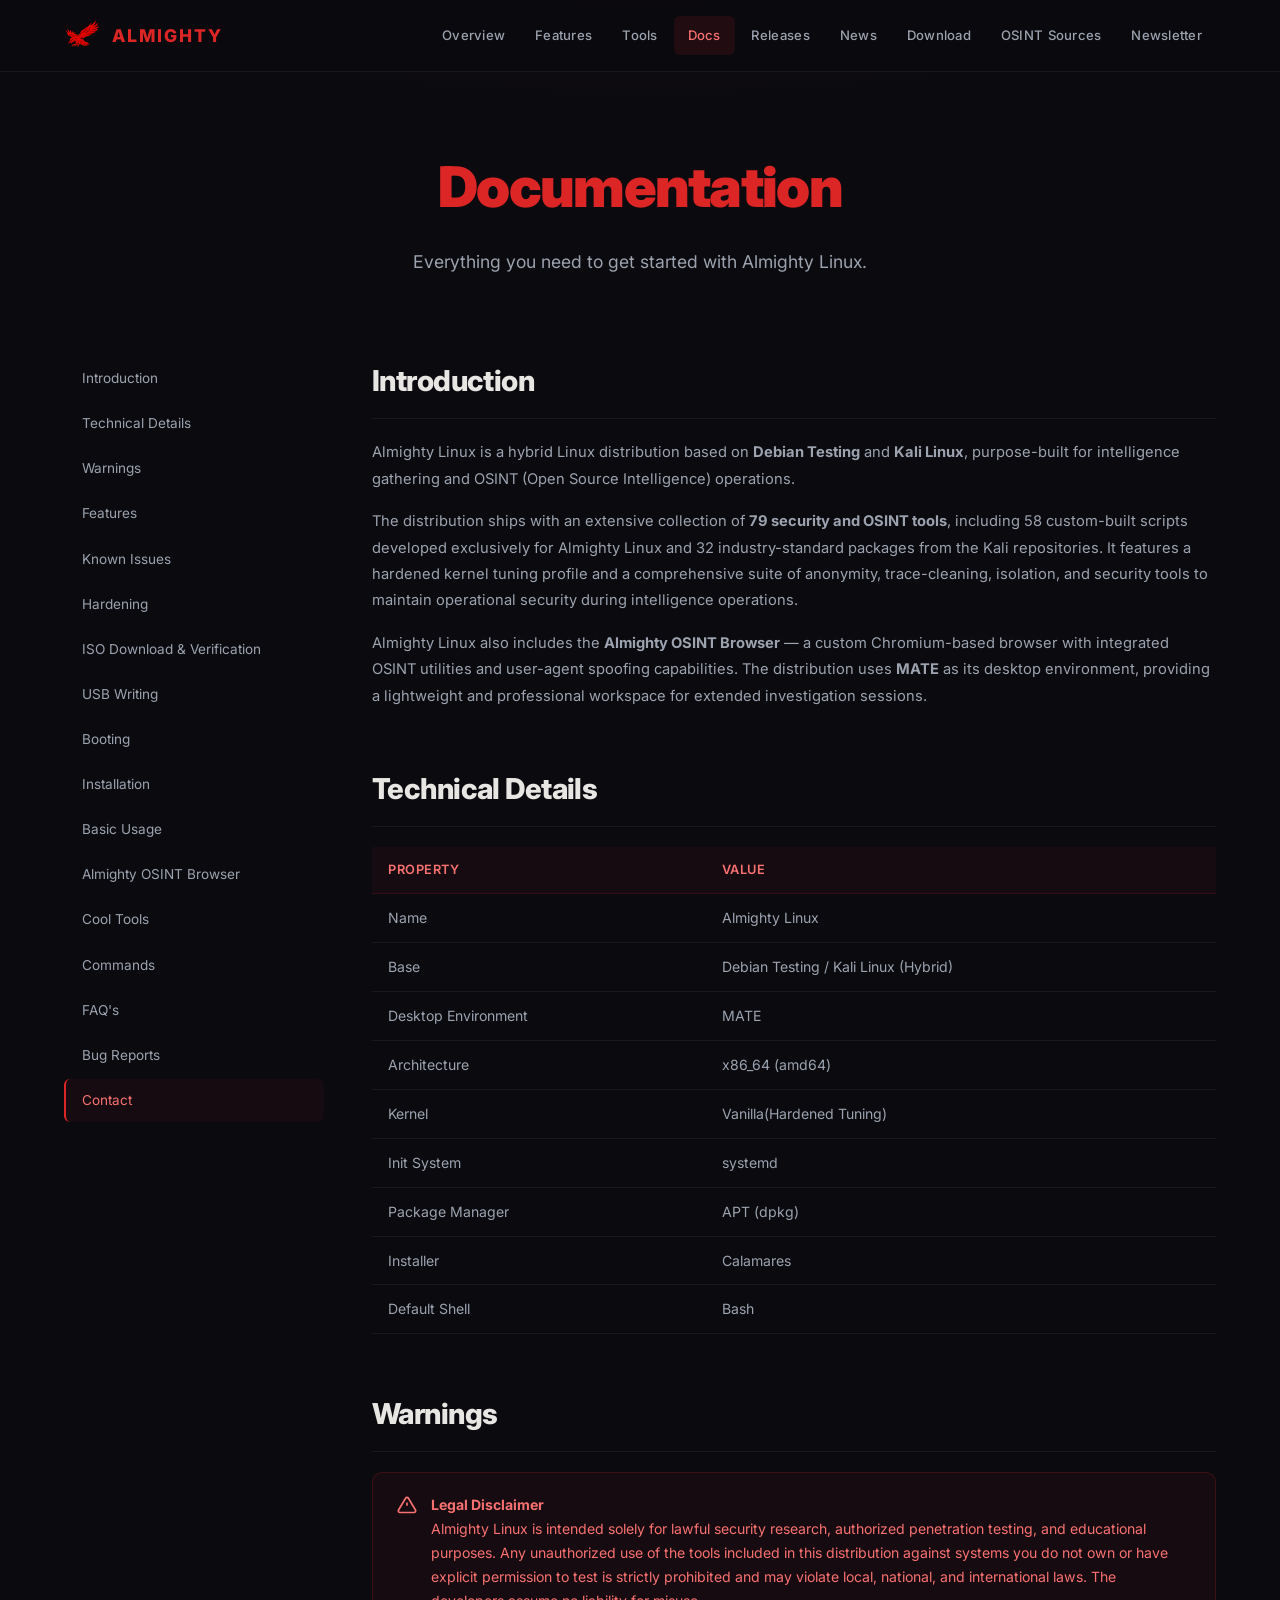
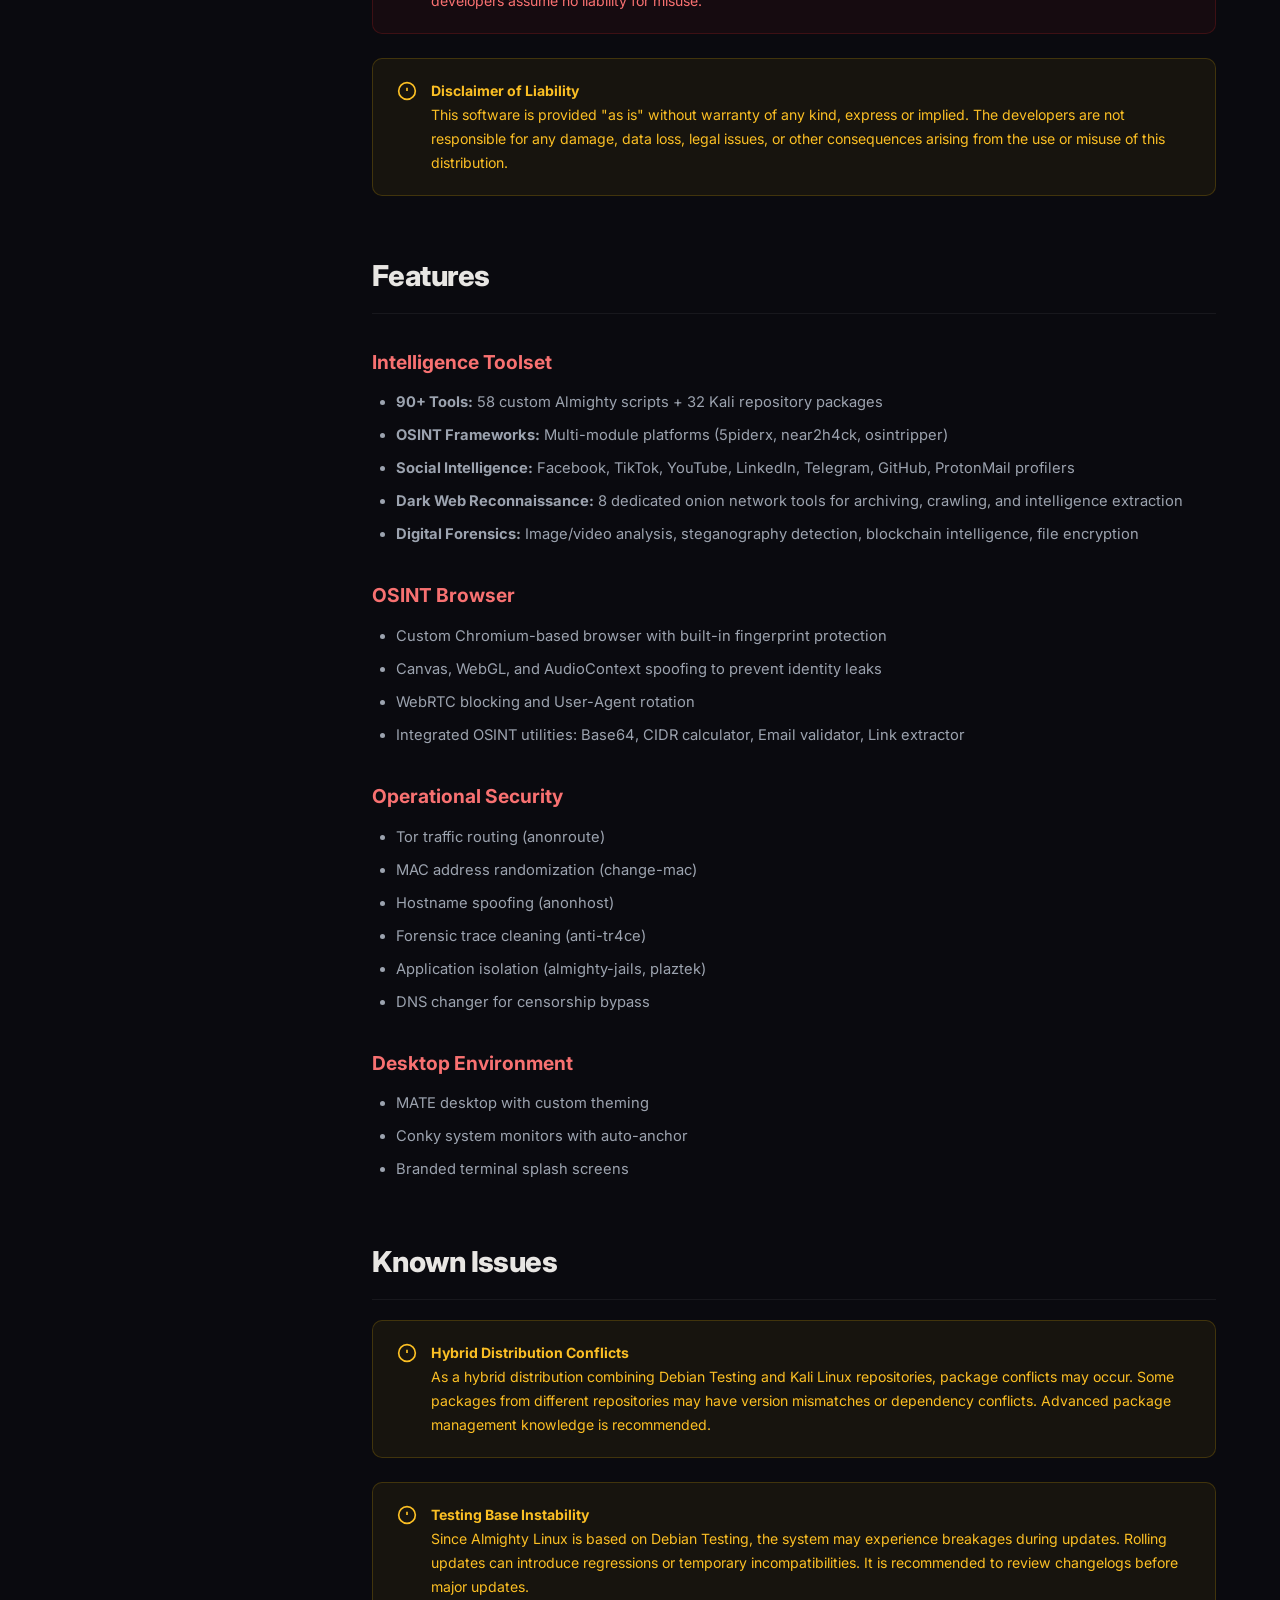
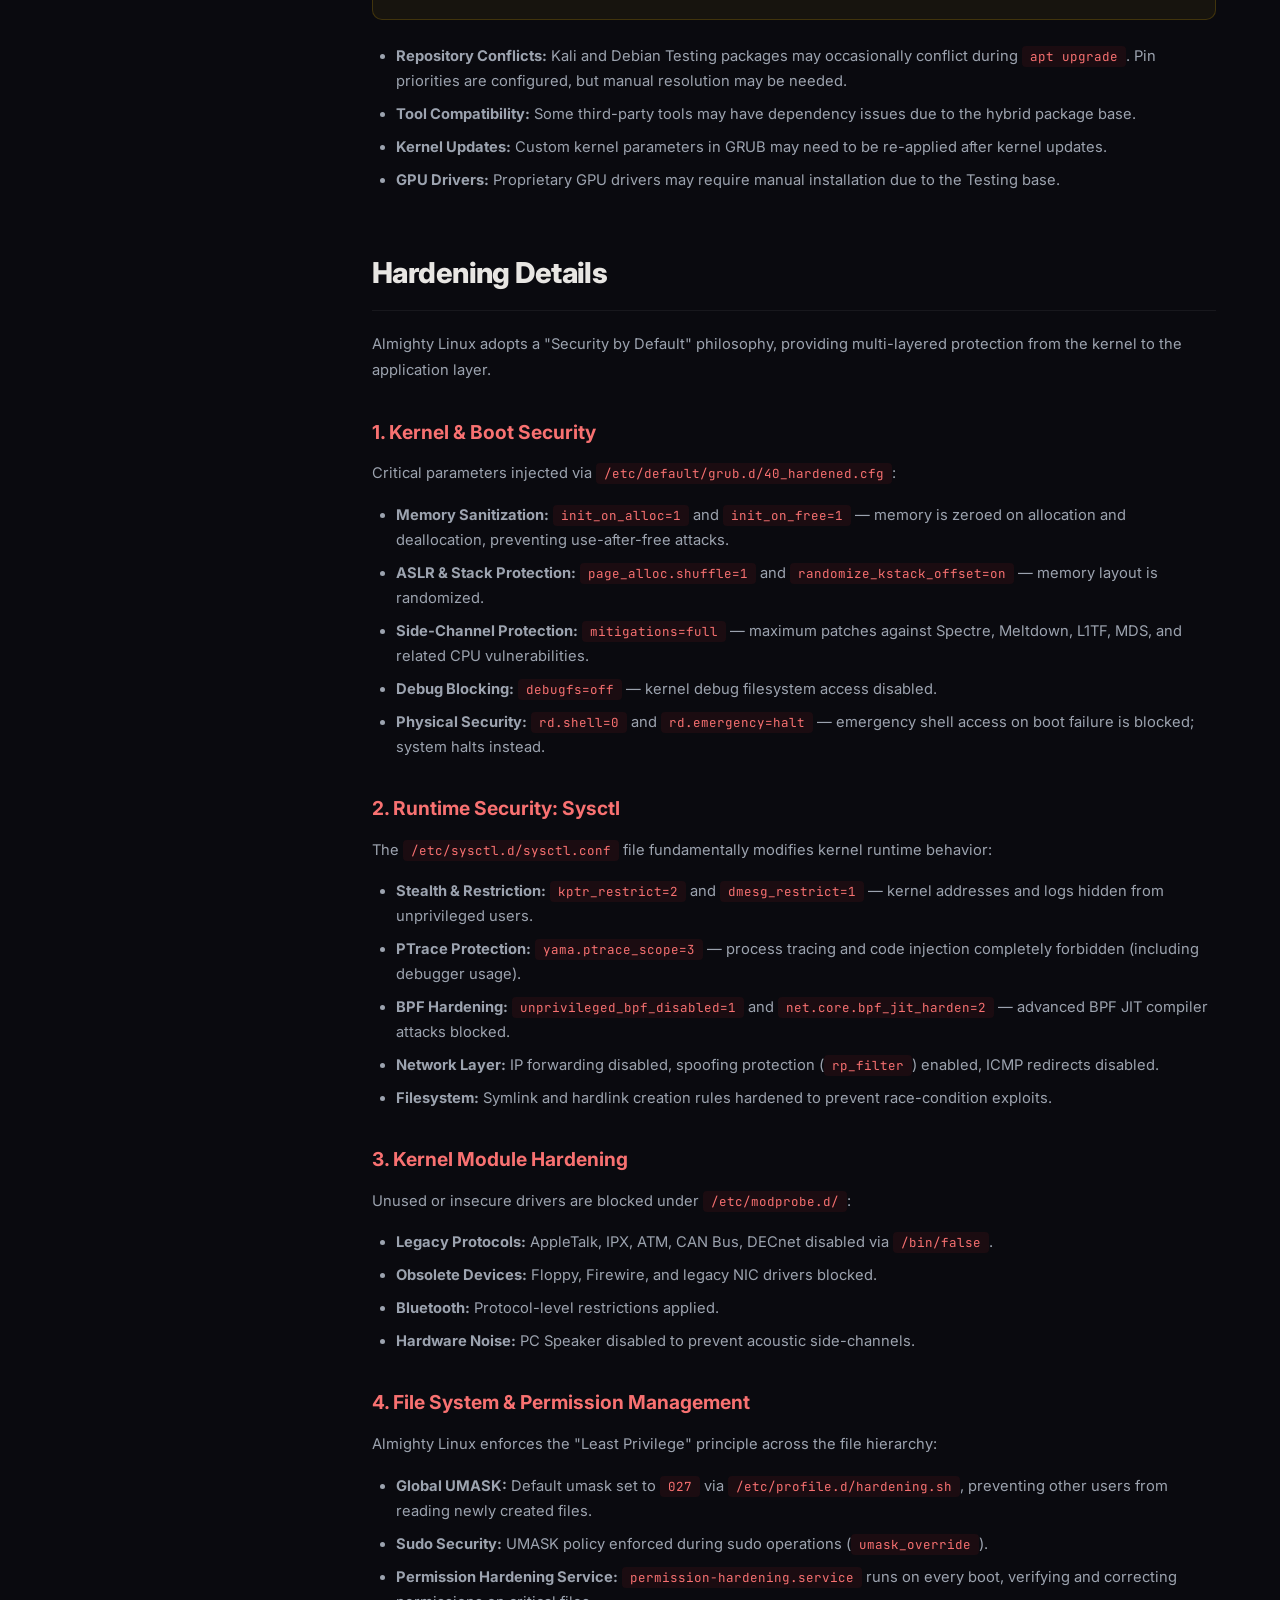
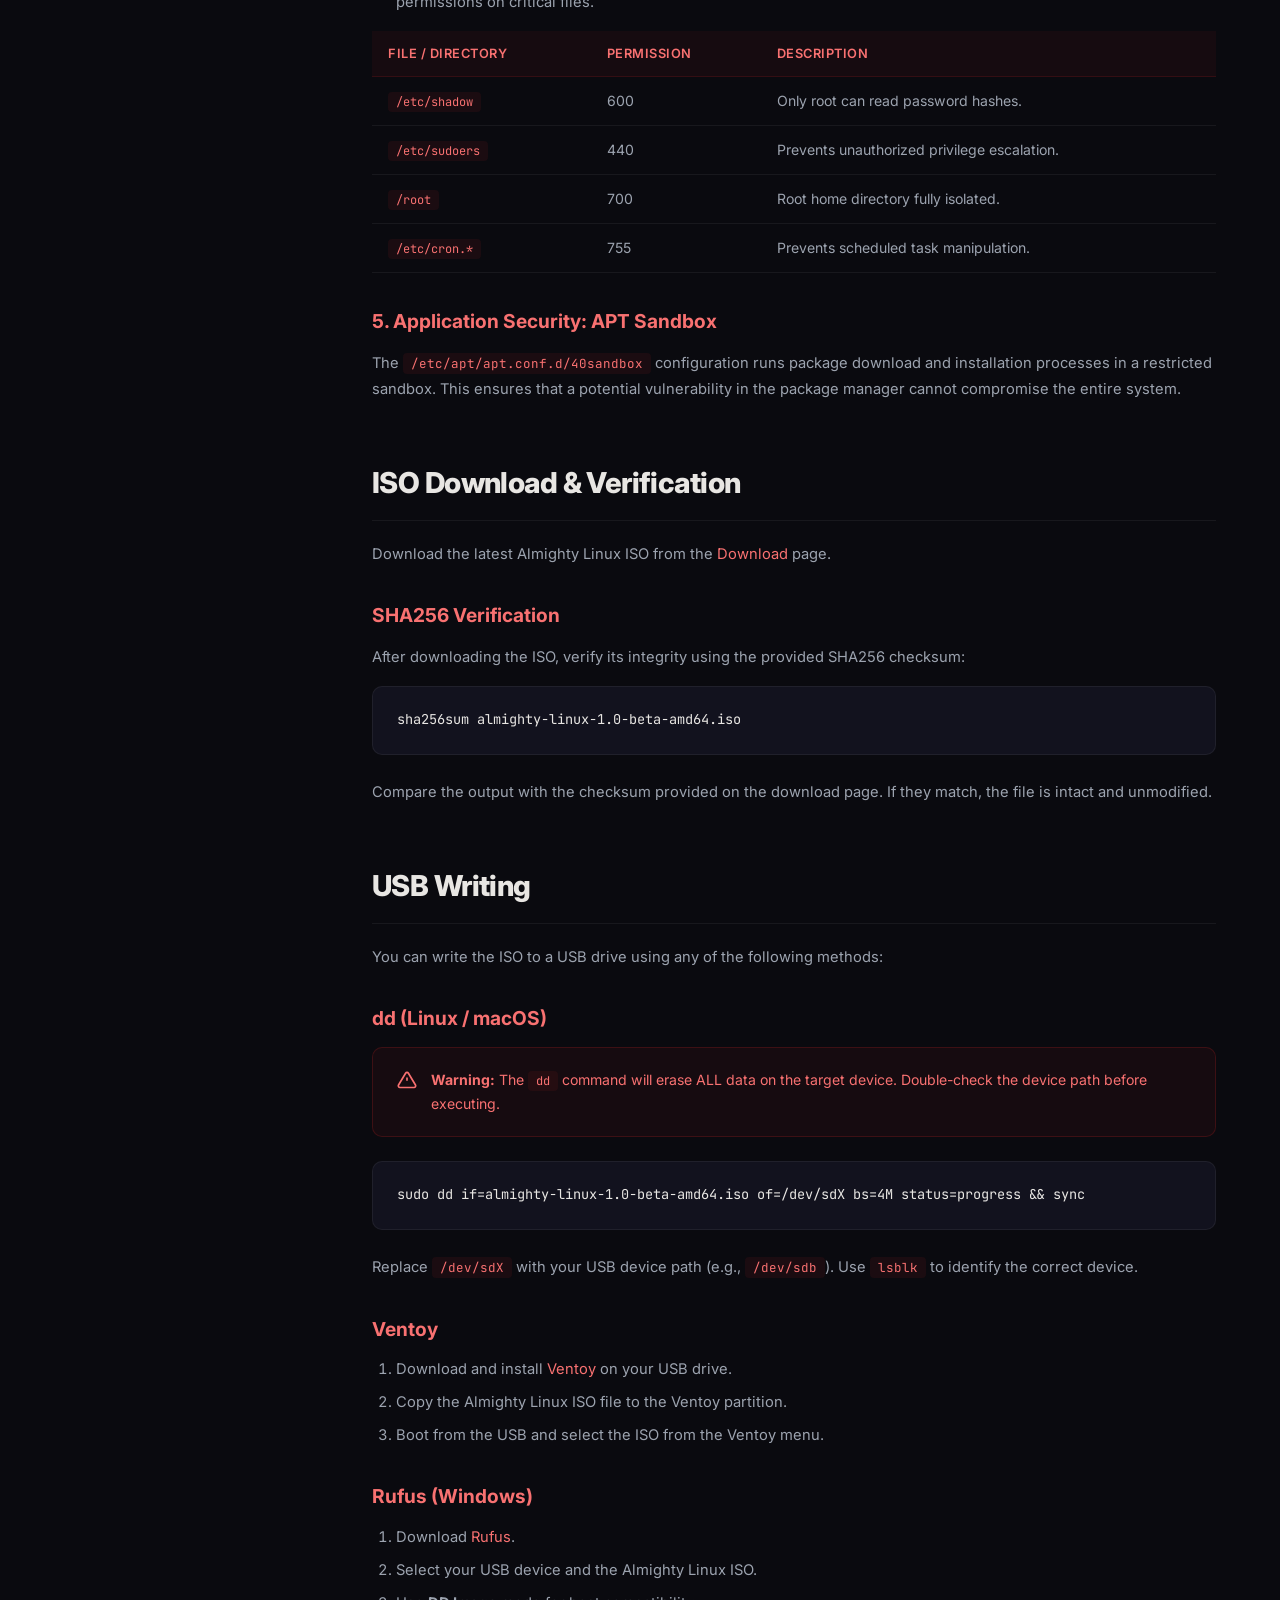
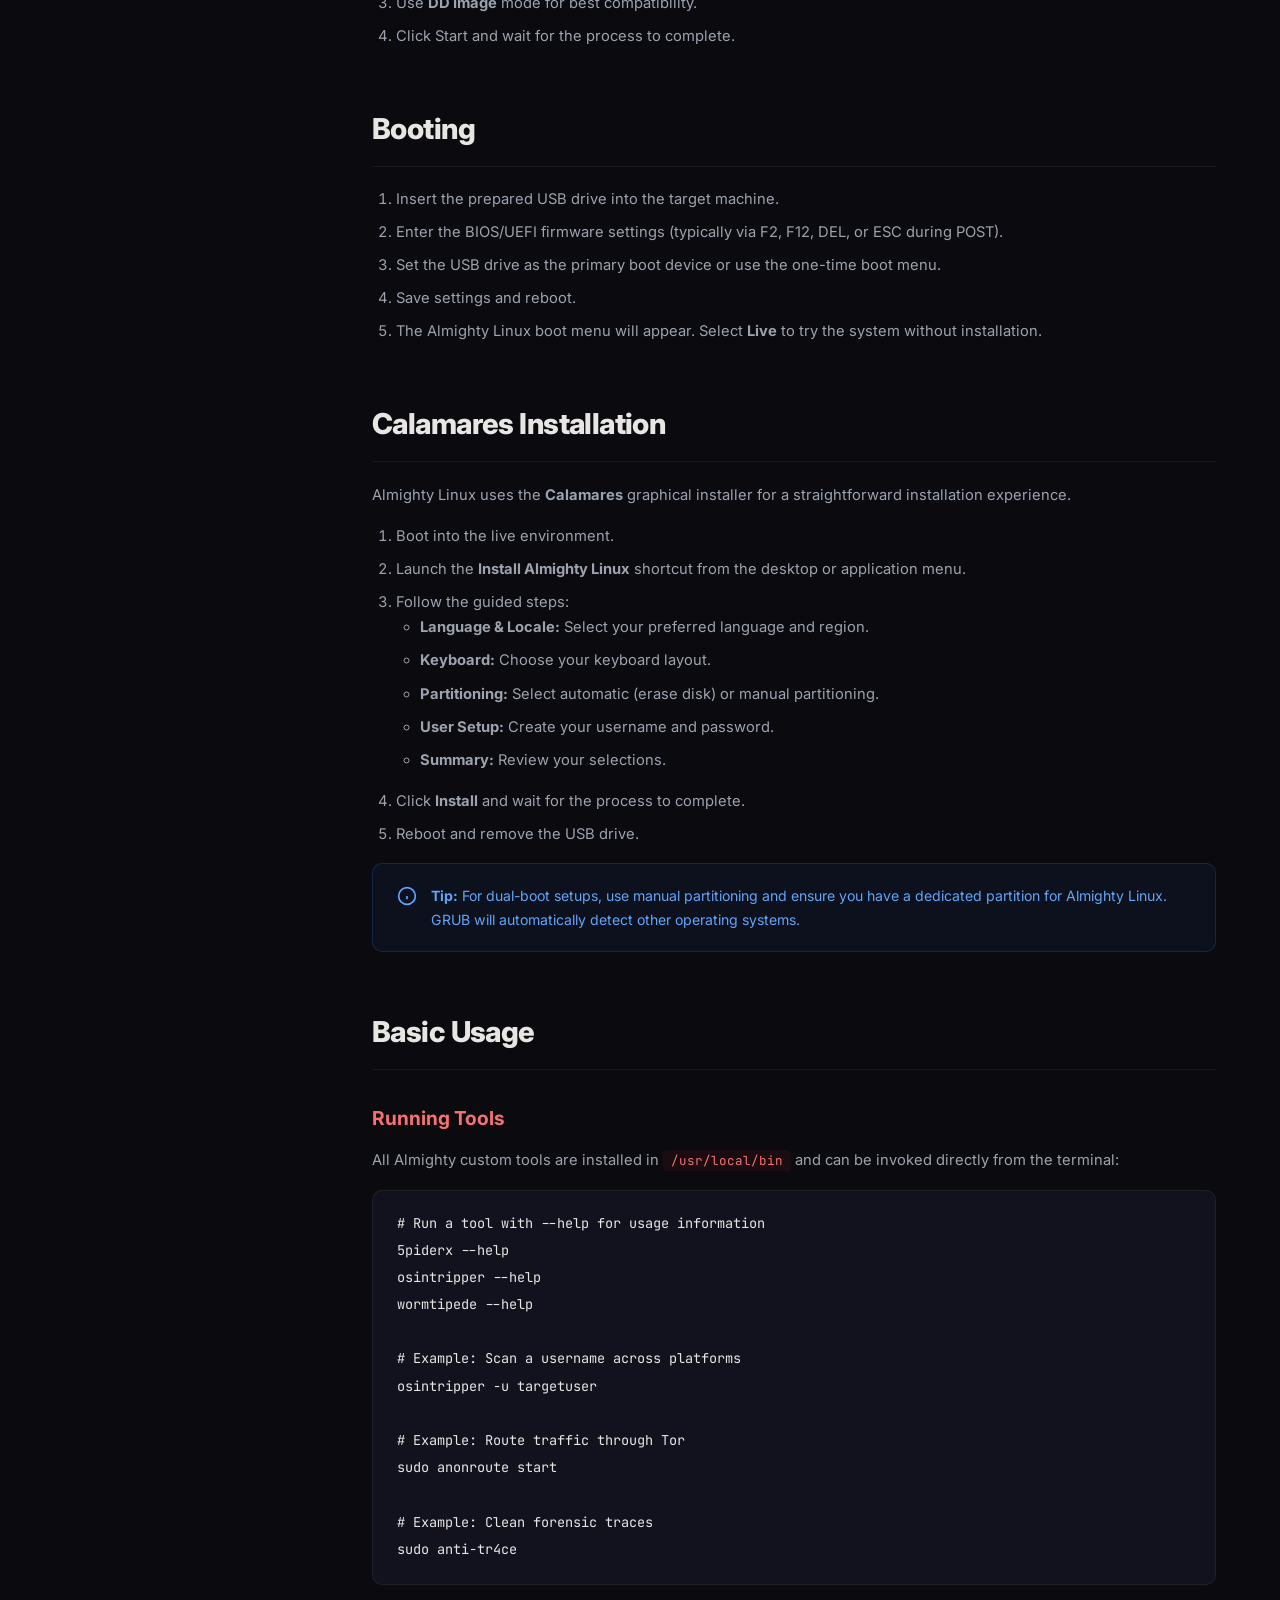
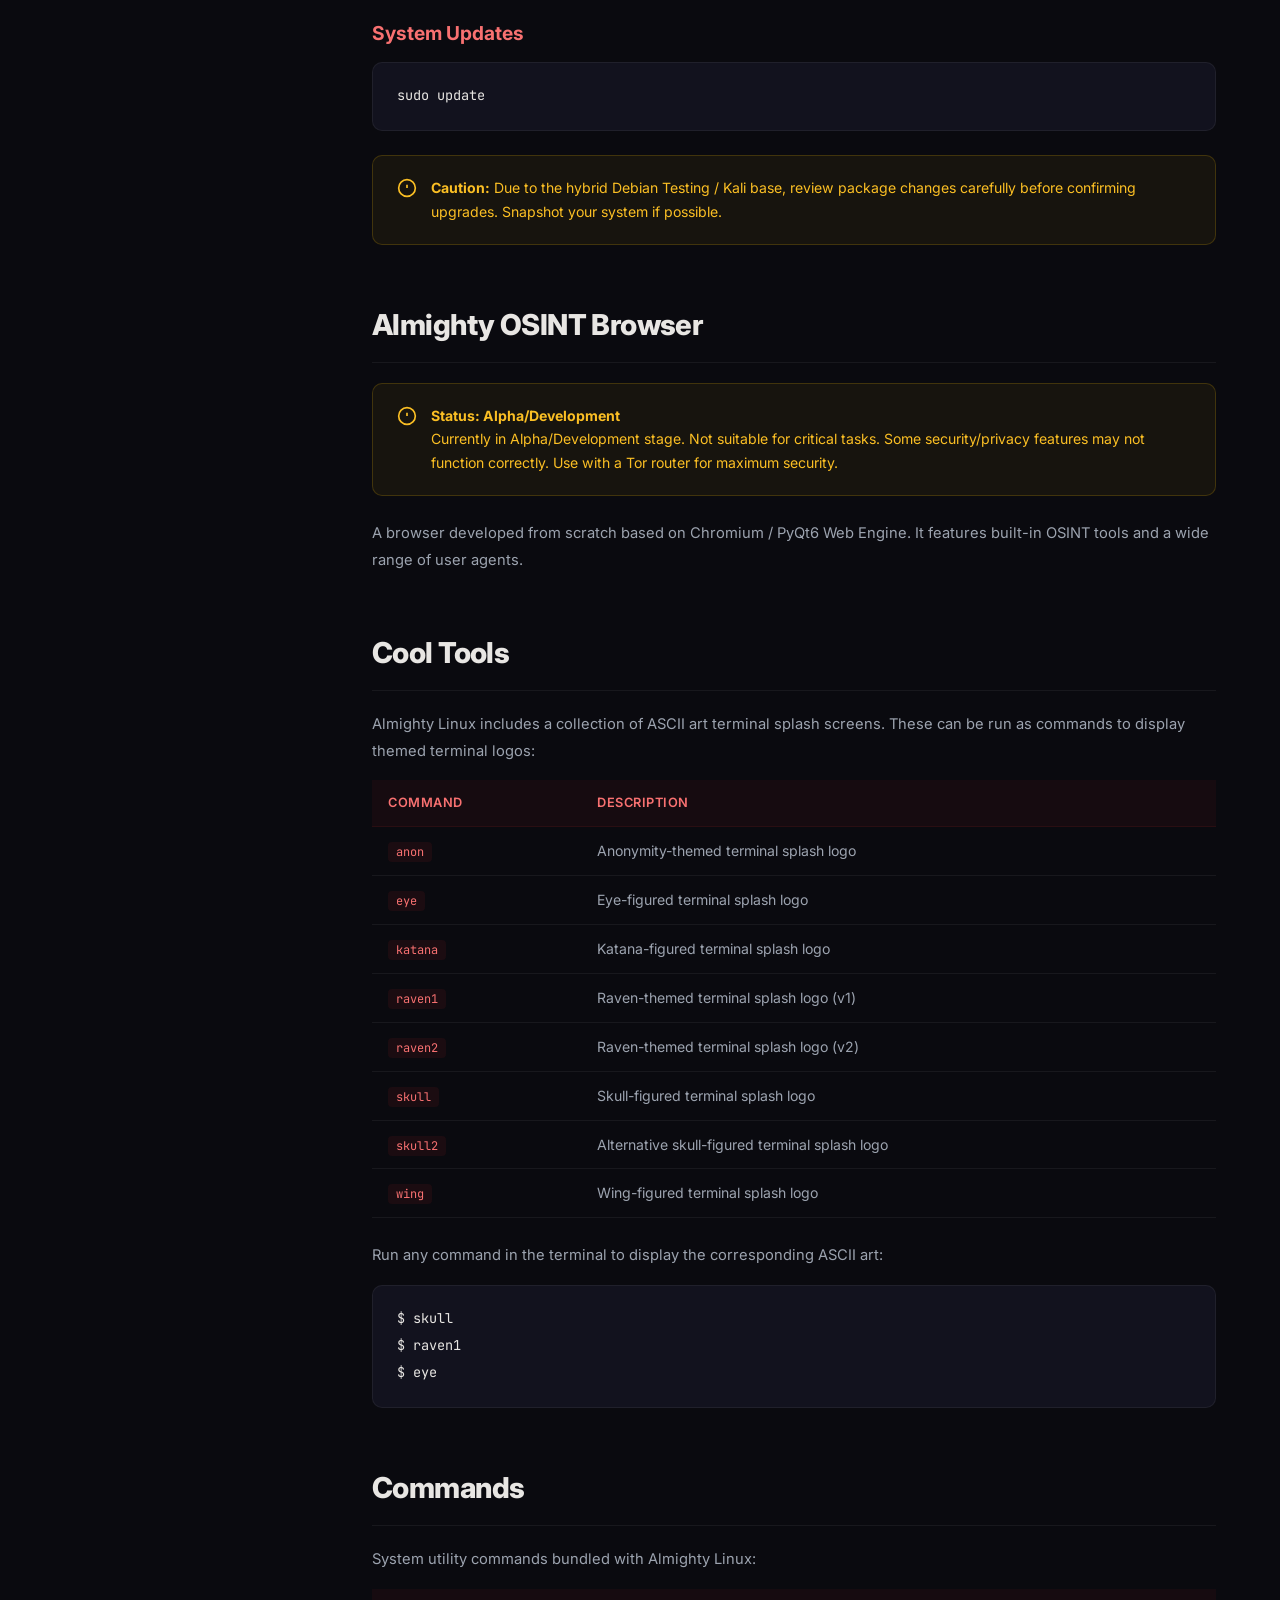
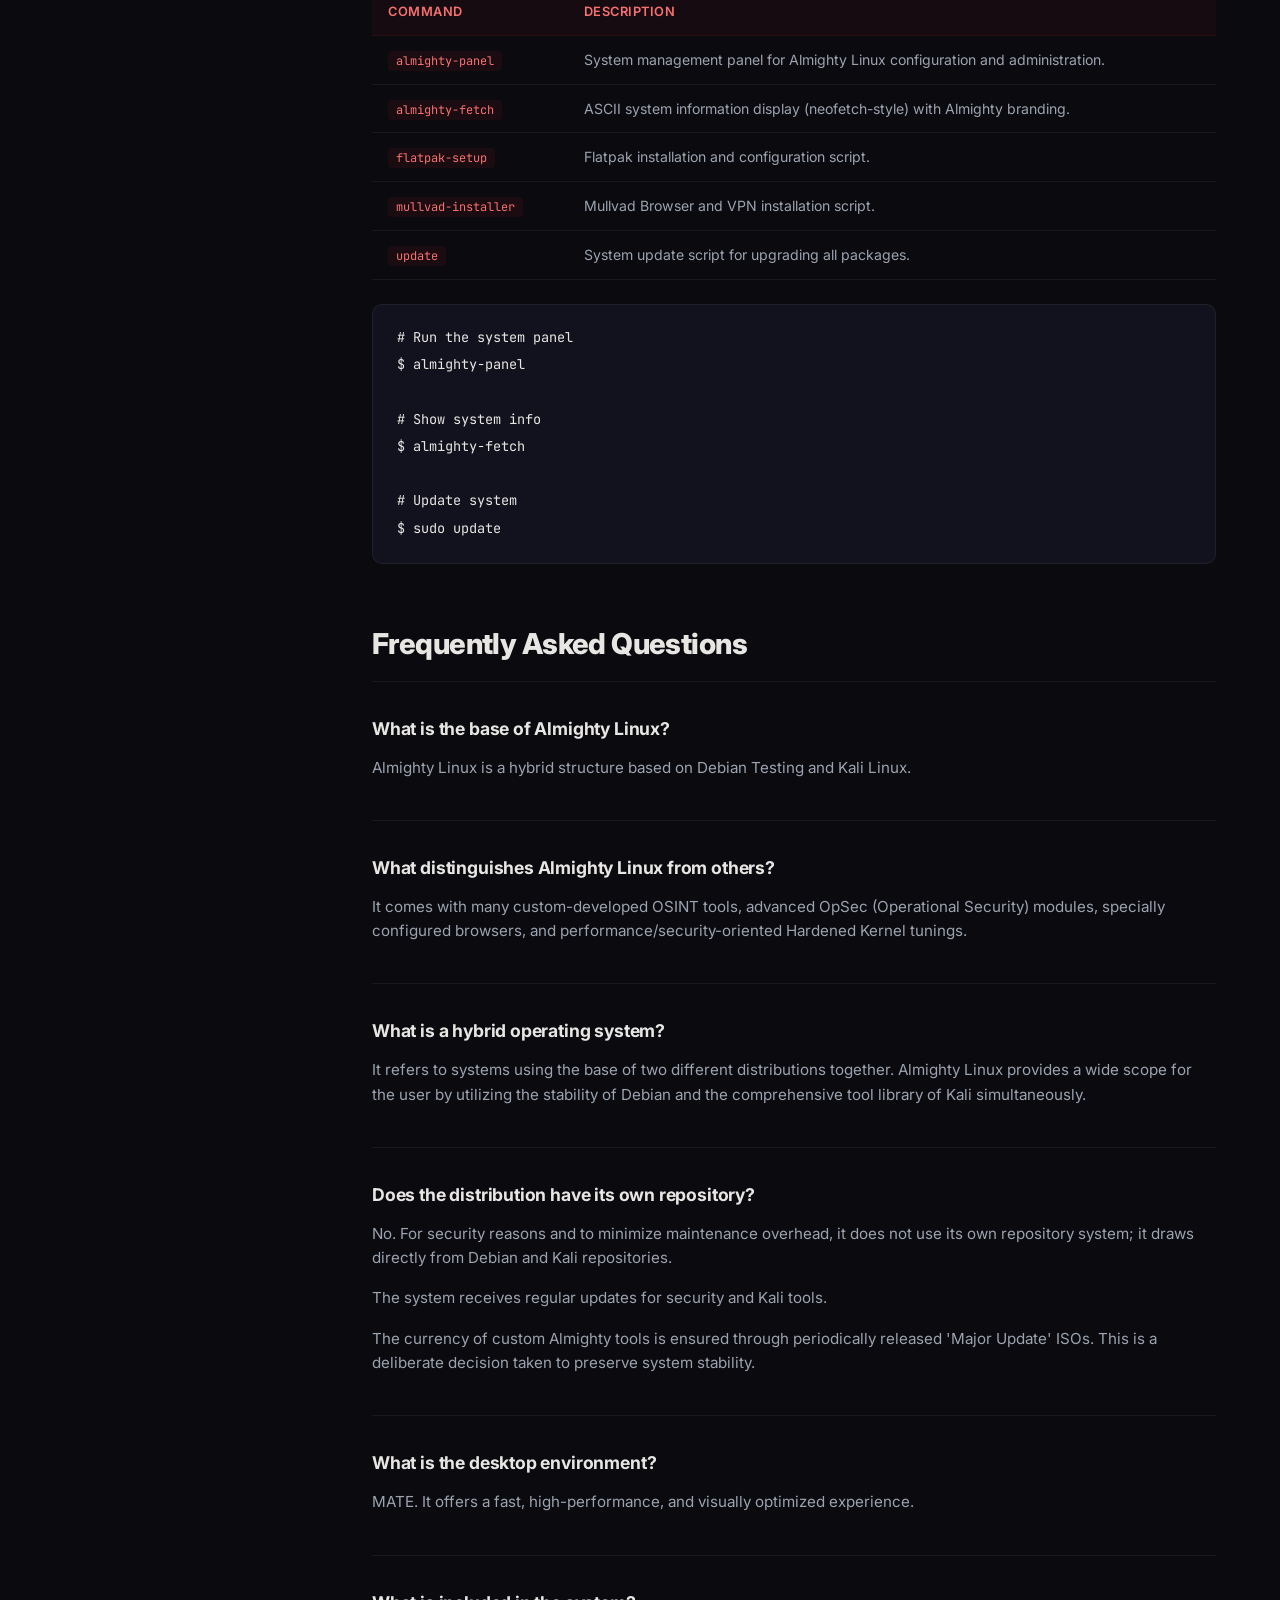
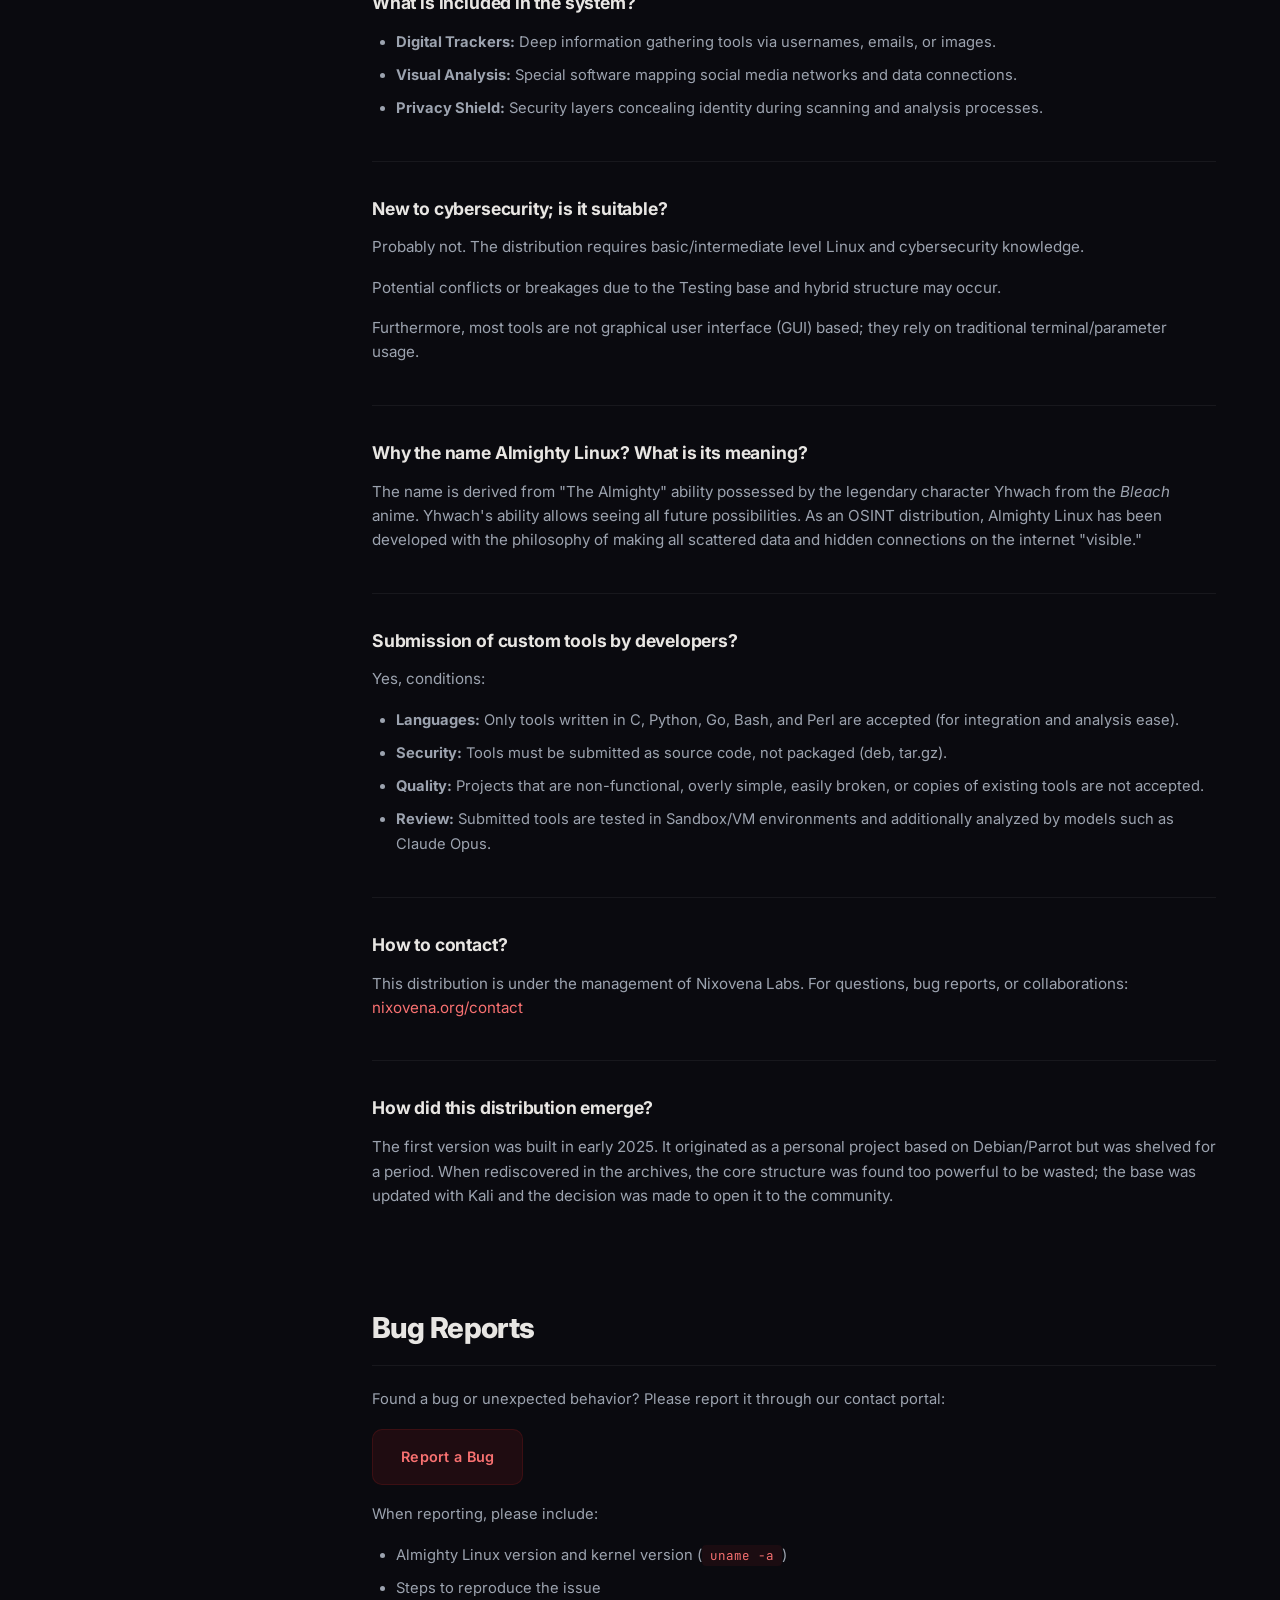
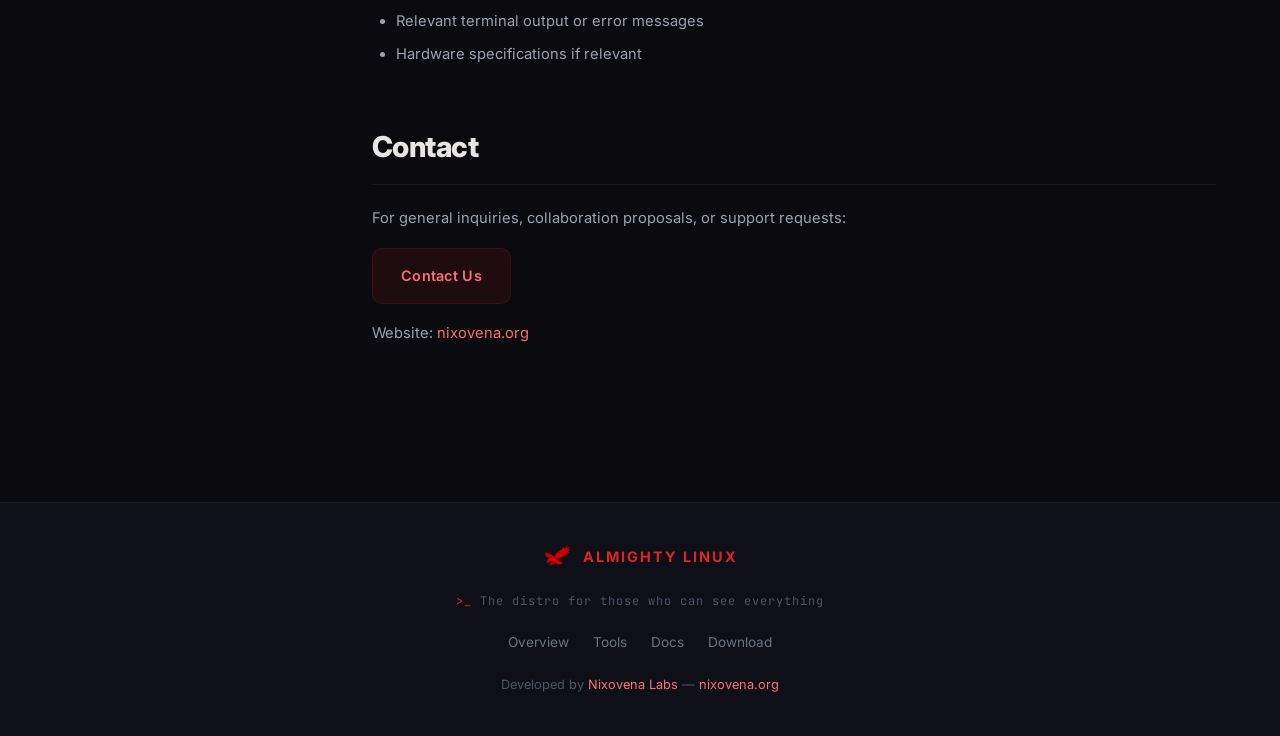
==== docs.html @ b2ae12c8 "update" ====
<!DOCTYPE html>
<html lang="en">

<head>
    <meta charset="UTF-8">
    <meta name="viewport" content="width=device-width, initial-scale=1.0">
    <meta name="description"
        content="Almighty Linux Documentation — Installation, configuration, hardening details, and usage guide.">
    <title>Documentation — Almighty Linux</title>
    <link rel="icon" href="Assets/logo.png" type="image/png">
    <link
        href="https://fonts.googleapis.com/css2?family=Inter:wght@300;400;500;600;700;800;900&family=JetBrains+Mono:wght@400;500;700&display=swap"
        rel="stylesheet">
    <link rel="stylesheet" href="style.css">
</head>

<body>


    <nav class="navbar" id="navbar">
        <div class="nav-container">
            <a href="index.html" class="nav-logo">
                <img src="Assets/logo.png" alt="Almighty Linux">
                <span>ALMIGHTY</span>
            </a>
            <button class="nav-toggle" id="navToggle" aria-label="Toggle navigation">
                <span></span><span></span><span></span>
            </button>
            <ul class="nav-links" id="navLinks">
                <li><a href="index.html">Overview</a></li>
                <li><a href="index.html#features">Features</a></li>
                <li><a href="tools.html">Tools</a></li>
                <li><a href="docs.html" class="active">Docs</a></li>
                <li><a href="releases.html">Releases</a></li>
                <li><a href="news.html">News</a></li>
                <li><a href="download.html">Download</a></li>
                <li><a href="osint-sources.html">OSINT Sources</a></li>
                <li><a href="newsletter.html">Newsletter</a></li>
            </ul>
        </div>
    </nav>

    <section class="page-hero">
        <h1><span class="text-red">Documentation</span></h1>
        <p>Everything you need to get started with Almighty Linux.</p>
    </section>

    <section class="section" style="padding-top: 20px;">
        <div class="container">
            <div class="docs-layout">

                <!-- Sidebar -->
                <aside class="docs-sidebar">
                    <ul class="docs-nav">
                        <li><a href="#introduction" class="active">Introduction</a></li>
                        <li><a href="#technical-details">Technical Details</a></li>
                        <li><a href="#warnings">Warnings</a></li>
                        <li><a href="#features">Features</a></li>
                        <li><a href="#known-issues">Known Issues</a></li>
                        <li><a href="#hardening">Hardening</a></li>
                        <li><a href="#download-verify">ISO Download & Verification</a></li>
                        <li><a href="#usb-writing">USB Writing</a></li>
                        <li><a href="#booting">Booting</a></li>
                        <li><a href="#installation">Installation</a></li>
                        <li><a href="#basic-usage">Basic Usage</a></li>
                        <li><a href="#almighty-browser">Almighty OSINT Browser</a></li>
                        <li><a href="#cool-tools">Cool Tools</a></li>
                        <li><a href="#commands">Commands</a></li>
                        <li><a href="#faq">FAQ's</a></li>
                        <li><a href="#bug-reports">Bug Reports</a></li>
                        <li><a href="#contact">Contact</a></li>
                    </ul>
                </aside>

                <!-- Content -->
                <div class="docs-content">

                    <!-- Introduction -->
                    <div class="docs-section" id="introduction">
                        <h2>Introduction</h2>
                        <p>Almighty Linux is a hybrid Linux distribution based on <strong>Debian Testing</strong> and
                            <strong>Kali Linux</strong>, purpose-built for intelligence gathering and OSINT (Open Source
                            Intelligence) operations.
                        </p>
                        <p>The distribution ships with an extensive collection of <strong>79 security and OSINT
                                tools</strong>, including 58 custom-built scripts developed exclusively for Almighty
                            Linux and 32 industry-standard packages from the Kali repositories. It features a hardened
                            kernel tuning profile and a comprehensive suite of anonymity, trace-cleaning, isolation, and
                            security tools to maintain operational security during intelligence operations.</p>
                        <p>Almighty Linux also includes the <strong>Almighty OSINT Browser</strong> — a custom
                            Chromium-based browser with integrated OSINT utilities and user-agent spoofing capabilities.
                            The distribution uses <strong>MATE</strong> as its desktop environment, providing a
                            lightweight and professional workspace for extended investigation sessions.</p>
                    </div>

                    <!-- Technical Details -->
                    <div class="docs-section" id="technical-details">
                        <h2>Technical Details</h2>
                        <table class="docs-table">
                            <thead>
                                <tr>
                                    <th>Property</th>
                                    <th>Value</th>
                                </tr>
                            </thead>
                            <tbody>
                                <tr>
                                    <td>Name</td>
                                    <td>Almighty Linux</td>
                                </tr>
                                <tr>
                                    <td>Base</td>
                                    <td>Debian Testing / Kali Linux (Hybrid)</td>
                                </tr>
                                <tr>
                                    <td>Desktop Environment</td>
                                    <td>MATE</td>
                                </tr>
                                <tr>
                                    <td>Architecture</td>
                                    <td>x86_64 (amd64)</td>
                                </tr>
                                <tr>
                                    <td>Kernel</td>
                                    <td>Vanilla(Hardened Tuning)</td>
                                </tr>
                                <tr>
                                    <td>Init System</td>
                                    <td>systemd</td>
                                </tr>
                                <tr>
                                    <td>Package Manager</td>
                                    <td>APT (dpkg)</td>
                                </tr>
                                <tr>
                                    <td>Installer</td>
                                    <td>Calamares</td>
                                </tr>
                                <tr>
                                    <td>Default Shell</td>
                                    <td>Bash</td>
                                </tr>
                            </tbody>
                        </table>
                    </div>

                    <!-- Warnings -->
                    <div class="docs-section" id="warnings">
                        <h2>Warnings</h2>

                        <div class="info-box danger">
                            <svg width="20" height="20" viewBox="0 0 24 24" fill="none" stroke="currentColor"
                                stroke-width="2">
                                <path
                                    d="M10.29 3.86L1.82 18a2 2 0 0 0 1.71 3h16.94a2 2 0 0 0 1.71-3L13.71 3.86a2 2 0 0 0-3.42 0z" />
                                <line x1="12" y1="9" x2="12" y2="13" />
                                <line x1="12" y1="17" x2="12.01" y2="17" />
                            </svg>
                            <div>
                                <strong>Legal Disclaimer</strong><br>
                                Almighty Linux is intended solely for lawful security research, authorized penetration
                                testing, and educational purposes. Any unauthorized use of the tools included in this
                                distribution against systems you do not own or have explicit permission to test is
                                strictly prohibited and may violate local, national, and international laws. The
                                developers assume no liability for misuse.
                            </div>
                        </div>

                        <div class="info-box warning">
                            <svg width="20" height="20" viewBox="0 0 24 24" fill="none" stroke="currentColor"
                                stroke-width="2">
                                <circle cx="12" cy="12" r="10" />
                                <line x1="12" y1="8" x2="12" y2="12" />
                                <line x1="12" y1="16" x2="12.01" y2="16" />
                            </svg>
                            <div>
                                <strong>Disclaimer of Liability</strong><br>
                                This software is provided "as is" without warranty of any kind, express or implied. The
                                developers are not responsible for any damage, data loss, legal issues, or other
                                consequences arising from the use or misuse of this distribution.
                            </div>
                        </div>
                    </div>

                    <!-- Features -->
                    <div class="docs-section" id="features">
                        <h2>Features</h2>
                        <h3>Intelligence Toolset</h3>
                        <ul>
                            <li><strong>90+ Tools:</strong> 58 custom Almighty scripts + 32 Kali repository packages
                            </li>
                            <li><strong>OSINT Frameworks:</strong> Multi-module platforms (5piderx, near2h4ck,
                                osintripper)</li>
                            <li><strong>Social Intelligence:</strong> Facebook, TikTok, YouTube, LinkedIn, Telegram,
                                GitHub, ProtonMail profilers</li>
                            <li><strong>Dark Web Reconnaissance:</strong> 8 dedicated onion network tools for archiving,
                                crawling, and intelligence extraction</li>
                            <li><strong>Digital Forensics:</strong> Image/video analysis, steganography detection,
                                blockchain intelligence, file encryption</li>
                        </ul>

                        <h3>OSINT Browser</h3>
                        <ul>
                            <li>Custom Chromium-based browser with built-in fingerprint protection</li>
                            <li>Canvas, WebGL, and AudioContext spoofing to prevent identity leaks</li>
                            <li>WebRTC blocking and User-Agent rotation</li>
                            <li>Integrated OSINT utilities: Base64, CIDR calculator, Email validator, Link extractor
                            </li>
                        </ul>

                        <h3>Operational Security</h3>
                        <ul>
                            <li>Tor traffic routing (anonroute)</li>
                            <li>MAC address randomization (change-mac)</li>
                            <li>Hostname spoofing (anonhost)</li>
                            <li>Forensic trace cleaning (anti-tr4ce)</li>
                            <li>Application isolation (almighty-jails, plaztek)</li>
                            <li>DNS changer for censorship bypass</li>
                        </ul>

                        <h3>Desktop Environment</h3>
                        <ul>
                            <li>MATE desktop with custom theming</li>
                            <li>Conky system monitors with auto-anchor</li>
                            <li>Branded terminal splash screens</li>
                        </ul>
                    </div>

                    <!-- Known Issues -->
                    <div class="docs-section" id="known-issues">
                        <h2>Known Issues</h2>

                        <div class="info-box warning">
                            <svg width="20" height="20" viewBox="0 0 24 24" fill="none" stroke="currentColor"
                                stroke-width="2">
                                <circle cx="12" cy="12" r="10" />
                                <line x1="12" y1="8" x2="12" y2="12" />
                                <line x1="12" y1="16" x2="12.01" y2="16" />
                            </svg>
                            <div>
                                <strong>Hybrid Distribution Conflicts</strong><br>
                                As a hybrid distribution combining Debian Testing and Kali Linux repositories, package
                                conflicts may occur. Some packages from different repositories may have version
                                mismatches or dependency conflicts. Advanced package management knowledge is
                                recommended.
                            </div>
                        </div>

                        <div class="info-box warning">
                            <svg width="20" height="20" viewBox="0 0 24 24" fill="none" stroke="currentColor"
                                stroke-width="2">
                                <circle cx="12" cy="12" r="10" />
                                <line x1="12" y1="8" x2="12" y2="12" />
                                <line x1="12" y1="16" x2="12.01" y2="16" />
                            </svg>
                            <div>
                                <strong>Testing Base Instability</strong><br>
                                Since Almighty Linux is based on Debian Testing, the system may experience breakages
                                during updates. Rolling updates can introduce regressions or temporary
                                incompatibilities. It is recommended to review changelogs before major updates.
                            </div>
                        </div>

                        <ul>
                            <li><strong>Repository Conflicts:</strong> Kali and Debian Testing packages may occasionally
                                conflict during <code>apt upgrade</code>. Pin priorities are configured, but manual
                                resolution may be needed.</li>
                            <li><strong>Tool Compatibility:</strong> Some third-party tools may have dependency issues
                                due to the hybrid package base.</li>
                            <li><strong>Kernel Updates:</strong> Custom kernel parameters in GRUB may need to be
                                re-applied after kernel updates.</li>
                            <li><strong>GPU Drivers:</strong> Proprietary GPU drivers may require manual installation
                                due to the Testing base.</li>
                        </ul>
                    </div>

                    <!-- Hardening -->
                    <div class="docs-section" id="hardening">
                        <h2>Hardening Details</h2>
                        <p>Almighty Linux adopts a "Security by Default" philosophy, providing multi-layered protection
                            from the kernel to the application layer.</p>

                        <h3>1. Kernel & Boot Security</h3>
                        <p>Critical parameters injected via <code>/etc/default/grub.d/40_hardened.cfg</code>:</p>
                        <ul>
                            <li><strong>Memory Sanitization:</strong> <code>init_on_alloc=1</code> and
                                <code>init_on_free=1</code> — memory is zeroed on allocation and deallocation,
                                preventing use-after-free attacks.
                            </li>
                            <li><strong>ASLR & Stack Protection:</strong> <code>page_alloc.shuffle=1</code> and
                                <code>randomize_kstack_offset=on</code> — memory layout is randomized.
                            </li>
                            <li><strong>Side-Channel Protection:</strong> <code>mitigations=full</code> — maximum
                                patches against Spectre, Meltdown, L1TF, MDS, and related CPU vulnerabilities.</li>
                            <li><strong>Debug Blocking:</strong> <code>debugfs=off</code> — kernel debug filesystem
                                access disabled.</li>
                            <li><strong>Physical Security:</strong> <code>rd.shell=0</code> and
                                <code>rd.emergency=halt</code> — emergency shell access on boot failure is blocked;
                                system halts instead.
                            </li>
                        </ul>

                        <h3>2. Runtime Security: Sysctl</h3>
                        <p>The <code>/etc/sysctl.d/sysctl.conf</code> file fundamentally modifies kernel runtime
                            behavior:</p>
                        <ul>
                            <li><strong>Stealth & Restriction:</strong> <code>kptr_restrict=2</code> and
                                <code>dmesg_restrict=1</code> — kernel addresses and logs hidden from unprivileged
                                users.
                            </li>
                            <li><strong>PTrace Protection:</strong> <code>yama.ptrace_scope=3</code> — process tracing
                                and code injection completely forbidden (including debugger usage).</li>
                            <li><strong>BPF Hardening:</strong> <code>unprivileged_bpf_disabled=1</code> and
                                <code>net.core.bpf_jit_harden=2</code> — advanced BPF JIT compiler attacks blocked.
                            </li>
                            <li><strong>Network Layer:</strong> IP forwarding disabled, spoofing protection
                                (<code>rp_filter</code>) enabled, ICMP redirects disabled.</li>
                            <li><strong>Filesystem:</strong> Symlink and hardlink creation rules hardened to prevent
                                race-condition exploits.</li>
                        </ul>

                        <h3>3. Kernel Module Hardening</h3>
                        <p>Unused or insecure drivers are blocked under <code>/etc/modprobe.d/</code>:</p>
                        <ul>
                            <li><strong>Legacy Protocols:</strong> AppleTalk, IPX, ATM, CAN Bus, DECnet disabled via
                                <code>/bin/false</code>.
                            </li>
                            <li><strong>Obsolete Devices:</strong> Floppy, Firewire, and legacy NIC drivers blocked.
                            </li>
                            <li><strong>Bluetooth:</strong> Protocol-level restrictions applied.</li>
                            <li><strong>Hardware Noise:</strong> PC Speaker disabled to prevent acoustic side-channels.
                            </li>
                        </ul>

                        <h3>4. File System & Permission Management</h3>
                        <p>Almighty Linux enforces the "Least Privilege" principle across the file hierarchy:</p>
                        <ul>
                            <li><strong>Global UMASK:</strong> Default umask set to <code>027</code> via
                                <code>/etc/profile.d/hardening.sh</code>, preventing other users from reading newly
                                created files.
                            </li>
                            <li><strong>Sudo Security:</strong> UMASK policy enforced during sudo operations
                                (<code>umask_override</code>).</li>
                            <li><strong>Permission Hardening Service:</strong> <code>permission-hardening.service</code>
                                runs on every boot, verifying and correcting permissions on critical files.</li>
                        </ul>

                        <table class="docs-table">
                            <thead>
                                <tr>
                                    <th>File / Directory</th>
                                    <th>Permission</th>
                                    <th>Description</th>
                                </tr>
                            </thead>
                            <tbody>
                                <tr>
                                    <td><code>/etc/shadow</code></td>
                                    <td>600</td>
                                    <td>Only root can read password hashes.</td>
                                </tr>
                                <tr>
                                    <td><code>/etc/sudoers</code></td>
                                    <td>440</td>
                                    <td>Prevents unauthorized privilege escalation.</td>
                                </tr>
                                <tr>
                                    <td><code>/root</code></td>
                                    <td>700</td>
                                    <td>Root home directory fully isolated.</td>
                                </tr>
                                <tr>
                                    <td><code>/etc/cron.*</code></td>
                                    <td>755</td>
                                    <td>Prevents scheduled task manipulation.</td>
                                </tr>
                            </tbody>
                        </table>

                        <h3>5. Application Security: APT Sandbox</h3>
                        <p>The <code>/etc/apt/apt.conf.d/40sandbox</code> configuration runs package download and
                            installation processes in a restricted sandbox. This ensures that a potential vulnerability
                            in the package manager cannot compromise the entire system.</p>
                    </div>

                    <!-- Download & Verify -->
                    <div class="docs-section" id="download-verify">
                        <h2>ISO Download & Verification</h2>
                        <p>Download the latest Almighty Linux ISO from the <a href="download.html">Download</a> page.
                        </p>

                        <h3>SHA256 Verification</h3>
                        <p>After downloading the ISO, verify its integrity using the provided SHA256 checksum:</p>
                        <pre><code>sha256sum almighty-linux-1.0-beta-amd64.iso</code></pre>
                        <p>Compare the output with the checksum provided on the download page. If they match, the file
                            is intact and unmodified.</p>
                    </div>

                    <!-- USB Writing -->
                    <div class="docs-section" id="usb-writing">
                        <h2>USB Writing</h2>
                        <p>You can write the ISO to a USB drive using any of the following methods:</p>

                        <h3>dd (Linux / macOS)</h3>
                        <div class="info-box danger">
                            <svg width="20" height="20" viewBox="0 0 24 24" fill="none" stroke="currentColor"
                                stroke-width="2">
                                <path
                                    d="M10.29 3.86L1.82 18a2 2 0 0 0 1.71 3h16.94a2 2 0 0 0 1.71-3L13.71 3.86a2 2 0 0 0-3.42 0z" />
                                <line x1="12" y1="9" x2="12" y2="13" />
                                <line x1="12" y1="17" x2="12.01" y2="17" />
                            </svg>
                            <div><strong>Warning:</strong> The <code>dd</code> command will erase ALL data on the target
                                device. Double-check the device path before executing.</div>
                        </div>
                        <pre><code>sudo dd if=almighty-linux-1.0-beta-amd64.iso of=/dev/sdX bs=4M status=progress && sync</code></pre>
                        <p>Replace <code>/dev/sdX</code> with your USB device path (e.g., <code>/dev/sdb</code>). Use
                            <code>lsblk</code> to identify the correct device.
                        </p>

                        <h3>Ventoy</h3>
                        <ol>
                            <li>Download and install <a href="https://www.ventoy.net" target="_blank"
                                    rel="noopener">Ventoy</a> on your USB drive.</li>
                            <li>Copy the Almighty Linux ISO file to the Ventoy partition.</li>
                            <li>Boot from the USB and select the ISO from the Ventoy menu.</li>
                        </ol>

                        <h3>Rufus (Windows)</h3>
                        <ol>
                            <li>Download <a href="https://rufus.ie" target="_blank" rel="noopener">Rufus</a>.</li>
                            <li>Select your USB device and the Almighty Linux ISO.</li>
                            <li>Use <strong>DD Image</strong> mode for best compatibility.</li>
                            <li>Click Start and wait for the process to complete.</li>
                        </ol>
                    </div>

                    <!-- Booting -->
                    <div class="docs-section" id="booting">
                        <h2>Booting</h2>
                        <ol>
                            <li>Insert the prepared USB drive into the target machine.</li>
                            <li>Enter the BIOS/UEFI firmware settings (typically via F2, F12, DEL, or ESC during POST).
                            </li>
                            <li>Set the USB drive as the primary boot device or use the one-time boot menu.</li>
                            <li>Save settings and reboot.</li>
                            <li>The Almighty Linux boot menu will appear. Select <strong>Live</strong> to try the system
                                without installation.</li>
                        </ol>
                    </div>

                    <!-- Installation -->
                    <div class="docs-section" id="installation">
                        <h2>Calamares Installation</h2>
                        <p>Almighty Linux uses the <strong>Calamares</strong> graphical installer for a straightforward
                            installation experience.</p>
                        <ol>
                            <li>Boot into the live environment.</li>
                            <li>Launch the <strong>Install Almighty Linux</strong> shortcut from the desktop or
                                application menu.</li>
                            <li>Follow the guided steps:
                                <ul>
                                    <li><strong>Language & Locale:</strong> Select your preferred language and region.
                                    </li>
                                    <li><strong>Keyboard:</strong> Choose your keyboard layout.</li>
                                    <li><strong>Partitioning:</strong> Select automatic (erase disk) or manual
                                        partitioning.</li>
                                    <li><strong>User Setup:</strong> Create your username and password.</li>
                                    <li><strong>Summary:</strong> Review your selections.</li>
                                </ul>
                            </li>
                            <li>Click <strong>Install</strong> and wait for the process to complete.</li>
                            <li>Reboot and remove the USB drive.</li>
                        </ol>
                        <div class="info-box info">
                            <svg width="20" height="20" viewBox="0 0 24 24" fill="none" stroke="currentColor"
                                stroke-width="2">
                                <circle cx="12" cy="12" r="10" />
                                <line x1="12" y1="16" x2="12" y2="12" />
                                <line x1="12" y1="8" x2="12.01" y2="8" />
                            </svg>
                            <div><strong>Tip:</strong> For dual-boot setups, use manual partitioning and ensure you have
                                a dedicated partition for Almighty Linux. GRUB will automatically detect other operating
                                systems.</div>
                        </div>
                    </div>

                    <!-- Basic Usage -->
                    <div class="docs-section" id="basic-usage">
                        <h2>Basic Usage</h2>
                        <h3>Running Tools</h3>
                        <p>All Almighty custom tools are installed in <code>/usr/local/bin</code> and can be invoked
                            directly from the terminal:</p>
                        <pre><code># Run a tool with --help for usage information
5piderx --help
osintripper --help
wormtipede --help

# Example: Scan a username across platforms
osintripper -u targetuser

# Example: Route traffic through Tor
sudo anonroute start

# Example: Clean forensic traces
sudo anti-tr4ce</code></pre>



                        <h3>System Updates</h3>
                        <pre><code>sudo update </code></pre>
                        <div class="info-box warning">
                            <svg width="20" height="20" viewBox="0 0 24 24" fill="none" stroke="currentColor"
                                stroke-width="2">
                                <circle cx="12" cy="12" r="10" />
                                <line x1="12" y1="8" x2="12" y2="12" />
                                <line x1="12" y1="16" x2="12.01" y2="16" />
                            </svg>
                            <div><strong>Caution:</strong> Due to the hybrid Debian Testing / Kali base, review package
                                changes carefully before confirming upgrades. Snapshot your system if possible.</div>
                        </div>
                    </div>


                    <!-- Almighty OSINT Browser -->
                    <div class="docs-section" id="almighty-browser">
                        <h2>Almighty OSINT Browser</h2>
                        <div class="info-box warning">
                            <svg width="20" height="20" viewBox="0 0 24 24" fill="none" stroke="currentColor" stroke-width="2">
                                <circle cx="12" cy="12" r="10"/><line x1="12" y1="8" x2="12" y2="12"/><line x1="12" y1="16" x2="12.01" y2="16"/>
                            </svg>
                            <div>
                                <strong>Status: Alpha/Development</strong><br>
                                Currently in Alpha/Development stage. Not suitable for critical tasks. Some security/privacy features may not function correctly. Use with a Tor router for maximum security.
                            </div>
                        </div>
                        
                        <p>A browser developed from scratch based on Chromium / PyQt6 Web Engine. It features built-in OSINT tools and a wide range of user agents.</p>
                    </div>

                    <!-- Cool Tools -->
                    <div class="docs-section" id="cool-tools">
                        <h2>Cool Tools</h2>
                        <p>Almighty Linux includes a collection of ASCII art terminal splash screens. These can be run
                            as commands to display themed terminal logos:</p>

                        <table class="docs-table">
                            <thead>
                                <tr>
                                    <th>Command</th>
                                    <th>Description</th>
                                </tr>
                            </thead>
                            <tbody>
                                <tr>
                                    <td><code>anon</code></td>
                                    <td>Anonymity-themed terminal splash logo</td>
                                </tr>
                                <tr>
                                    <td><code>eye</code></td>
                                    <td>Eye-figured terminal splash logo</td>
                                </tr>
                                <tr>
                                    <td><code>katana</code></td>
                                    <td>Katana-figured terminal splash logo</td>
                                </tr>
                                <tr>
                                    <td><code>raven1</code></td>
                                    <td>Raven-themed terminal splash logo (v1)</td>
                                </tr>
                                <tr>
                                    <td><code>raven2</code></td>
                                    <td>Raven-themed terminal splash logo (v2)</td>
                                </tr>
                                <tr>
                                    <td><code>skull</code></td>
                                    <td>Skull-figured terminal splash logo</td>
                                </tr>
                                <tr>
                                    <td><code>skull2</code></td>
                                    <td>Alternative skull-figured terminal splash logo</td>
                                </tr>
                                <tr>
                                    <td><code>wing</code></td>
                                    <td>Wing-figured terminal splash logo</td>
                                </tr>
                            </tbody>
                        </table>

                        <p>Run any command in the terminal to display the corresponding ASCII art:</p>
                        <pre><code>$ skull
$ raven1
$ eye</code></pre>
                    </div>

                    <!-- Commands -->
                    <div class="docs-section" id="commands">
                        <h2>Commands</h2>
                        <p>System utility commands bundled with Almighty Linux:</p>

                        <table class="docs-table">
                            <thead>
                                <tr>
                                    <th>Command</th>
                                    <th>Description</th>
                                </tr>
                            </thead>
                            <tbody>
                                <tr>
                                    <td><code>almighty-panel</code></td>
                                    <td>System management panel for Almighty Linux configuration and administration.
                                    </td>
                                </tr>
                                <tr>
                                    <td><code>almighty-fetch</code></td>
                                    <td>ASCII system information display (neofetch-style) with Almighty branding.</td>
                                </tr>
                                <tr>
                                    <td><code>flatpak-setup</code></td>
                                    <td>Flatpak installation and configuration script.</td>
                                </tr>
                                <tr>
                                    <td><code>mullvad-installer</code></td>
                                    <td>Mullvad Browser and VPN installation script.</td>
                                </tr>
                                <tr>
                                    <td><code>update</code></td>
                                    <td>System update script for upgrading all packages.</td>
                                </tr>
                            </tbody>
                        </table>

                        <pre><code># Run the system panel
$ almighty-panel

# Show system info
$ almighty-fetch

# Update system
$ sudo update</code></pre>
                    </div>



                    <!-- FAQ -->
                    <div class="docs-section" id="faq">
                        <h2>Frequently Asked Questions</h2>
                        
                        <div class="faq-item">
                            <h3>What is the base of Almighty Linux?</h3>
                            <p>Almighty Linux is a hybrid structure based on Debian Testing and Kali Linux.</p>
                        </div>

                        <div class="faq-item">
                            <h3>What distinguishes Almighty Linux from others?</h3>
                            <p>It comes with many custom-developed OSINT tools, advanced OpSec (Operational Security) modules, specially configured browsers, and performance/security-oriented Hardened Kernel tunings.</p>
                        </div>

                        <div class="faq-item">
                            <h3>What is a hybrid operating system?</h3>
                            <p>It refers to systems using the base of two different distributions together. Almighty Linux provides a wide scope for the user by utilizing the stability of Debian and the comprehensive tool library of Kali simultaneously.</p>
                        </div>

                        <div class="faq-item">
                            <h3>Does the distribution have its own repository?</h3>
                            <p>No. For security reasons and to minimize maintenance overhead, it does not use its own repository system; it draws directly from Debian and Kali repositories.</p>
                            <p>The system receives regular updates for security and Kali tools.</p>
                            <p>The currency of custom Almighty tools is ensured through periodically released 'Major Update' ISOs. This is a deliberate decision taken to preserve system stability.</p>
                        </div>

                        <div class="faq-item">
                            <h3>What is the desktop environment?</h3>
                            <p>MATE. It offers a fast, high-performance, and visually optimized experience.</p>
                        </div>

                        <div class="faq-item">
                            <h3>What is included in the system?</h3>
                            <ul>
                                <li><strong>Digital Trackers:</strong> Deep information gathering tools via usernames, emails, or images.</li>
                                <li><strong>Visual Analysis:</strong> Special software mapping social media networks and data connections.</li>
                                <li><strong>Privacy Shield:</strong> Security layers concealing identity during scanning and analysis processes.</li>
                            </ul>
                        </div>

                        <div class="faq-item">
                            <h3>New to cybersecurity; is it suitable?</h3>
                            <p>Probably not. The distribution requires basic/intermediate level Linux and cybersecurity knowledge.</p>
                            <p>Potential conflicts or breakages due to the Testing base and hybrid structure may occur.</p>
                            <p>Furthermore, most tools are not graphical user interface (GUI) based; they rely on traditional terminal/parameter usage.</p>
                        </div>

                        <div class="faq-item">
                            <h3>Why the name Almighty Linux? What is its meaning?</h3>
                            <p>The name is derived from "The Almighty" ability possessed by the legendary character Yhwach from the <em>Bleach</em> anime. Yhwach's ability allows seeing all future possibilities. As an OSINT distribution, Almighty Linux has been developed with the philosophy of making all scattered data and hidden connections on the internet "visible."</p>
                        </div>

                        <div class="faq-item">
                            <h3>Submission of custom tools by developers?</h3>
                            <p>Yes, conditions:</p>
                            <ul>
                                <li><strong>Languages:</strong> Only tools written in C, Python, Go, Bash, and Perl are accepted (for integration and analysis ease).</li>
                                <li><strong>Security:</strong> Tools must be submitted as source code, not packaged (deb, tar.gz).</li>
                                <li><strong>Quality:</strong> Projects that are non-functional, overly simple, easily broken, or copies of existing tools are not accepted.</li>
                                <li><strong>Review:</strong> Submitted tools are tested in Sandbox/VM environments and additionally analyzed by models such as Claude Opus.</li>
                            </ul>
                        </div>

                        <div class="faq-item">
                            <h3>How to contact?</h3>
                            <p>This distribution is under the management of Nixovena Labs. For questions, bug reports, or collaborations: <a href="https://nixovena.org/contact" target="_blank" rel="noopener">nixovena.org/contact</a></p>
                        </div>

                        <div class="faq-item">
                            <h3>How did this distribution emerge?</h3>
                            <p>The first version was built in early 2025. It originated as a personal project based on Debian/Parrot but was shelved for a period. When rediscovered in the archives, the core structure was found too powerful to be wasted; the base was updated with Kali and the decision was made to open it to the community.</p>
                        </div>

                    </div>

                    <!-- Bug Reports -->
                    <div class="docs-section" id="bug-reports">
                        <h2>Bug Reports</h2>
                        <p>Found a bug or unexpected behavior? Please report it through our contact portal:</p>
                        <p><a href="https://nixovena.org/contact" target="_blank" rel="noopener"
                                class="btn btn-secondary" style="display: inline-flex;">Report a Bug</a></p>
                        <p>When reporting, please include:</p>
                        <ul>
                            <li>Almighty Linux version and kernel version (<code>uname -a</code>)</li>
                            <li>Steps to reproduce the issue</li>
                            <li>Relevant terminal output or error messages</li>
                            <li>Hardware specifications if relevant</li>
                        </ul>
                    </div>

                    <!-- Contact -->
                    <div class="docs-section" id="contact">
                        <h2>Contact</h2>
                        <p>For general inquiries, collaboration proposals, or support requests:</p>
                        <p><a href="https://nixovena.org/contact" target="_blank" rel="noopener"
                                class="btn btn-secondary" style="display: inline-flex;">Contact Us</a></p>
                        <p>Website: <a href="https://nixovena.org" target="_blank" rel="noopener">nixovena.org</a></p>
                    </div>

                </div>
            </div>
        </div>
    </section>

    <footer class="footer">
        <div class="container">
            <div class="footer-content">
                <div class="footer-brand">
                    <img src="Assets/logo.png" alt="Almighty Linux" class="footer-logo">
                    <span class="footer-name">ALMIGHTY LINUX</span>
                </div>
                <div class="footer-slogan">
                    <span>&gt;_</span> The distro for those who can see everything
                </div>
                <div class="footer-links">
                    <a href="index.html">Overview</a>
                    <a href="tools.html">Tools</a>
                    <a href="docs.html">Docs</a>
                    <a href="download.html">Download</a>
                </div>
                <div class="footer-bottom">
                    <p>Developed by <a href="https://nixovena.org" target="_blank" rel="noopener">Nixovena Labs</a>
                        &mdash; <a href="https://nixovena.org" target="_blank" rel="noopener">nixovena.org</a></p>
                </div>
            </div>
        </div>
    </footer>

    <script src="main.js"></script>
</body>

</html>
---- style.css ----
/* ============================================
   ALMIGHTY LINUX — GLOBAL STYLESHEET
   Dark/Red OSINT Theme
   ============================================ */

:root {
    --bg-primary: #0a0a0f;
    --bg-secondary: #0f0f18;
    --bg-tertiary: #141422;
    --bg-card: #12121e;
    --bg-card-hover: #1a1a2e;

    --red-primary: #dc2626;
    --red-glow: #ef4444;
    --red-dark: #991b1b;
    --red-muted: #7f1d1d;
    --red-accent: #f87171;

    --text-primary: #e8e6e3;
    --text-secondary: #9ca3af;
    --text-muted: #6b7280;
    --text-dim: #4b5563;

    --border-color: rgba(220, 38, 38, 0.15);
    --border-subtle: rgba(255, 255, 255, 0.06);

    --glow-red: 0 0 30px rgba(220, 38, 38, 0.3);
    --glow-red-strong: 0 0 60px rgba(220, 38, 38, 0.4);

    --font-primary: 'Inter', -apple-system, BlinkMacSystemFont, sans-serif;
    --font-mono: 'JetBrains Mono', 'Fira Code', monospace;

    --radius-sm: 6px;
    --radius-md: 10px;
    --radius-lg: 16px;
    --radius-xl: 24px;

    --transition-fast: 150ms cubic-bezier(0.4, 0, 0.2, 1);
    --transition-base: 250ms cubic-bezier(0.4, 0, 0.2, 1);
    --transition-slow: 400ms cubic-bezier(0.4, 0, 0.2, 1);

    --container-max: 1200px;
    --navbar-height: 72px;
}

*, *::before, *::after {
    margin: 0;
    padding: 0;
    box-sizing: border-box;
}

html {
    scroll-behavior: smooth;
    font-size: 16px;
    -webkit-font-smoothing: antialiased;
    -moz-osx-font-smoothing: grayscale;
    /* Firefox scrollbar */
    scrollbar-width: thin;
    scrollbar-color: var(--red-primary) var(--bg-primary);
}

/* Webkit scrollbar */
::-webkit-scrollbar {
    width: 8px;
}

::-webkit-scrollbar-track {
    background: var(--bg-primary);
}

::-webkit-scrollbar-thumb {
    background: var(--red-primary);
    border-radius: 10px;
    border: 2px solid var(--bg-primary);
}

::-webkit-scrollbar-thumb:hover {
    background: var(--red-glow);
}

body {
    font-family: var(--font-primary);
    background-color: var(--bg-primary);
    color: var(--text-primary);
    line-height: 1.7;
    overflow-x: hidden;
    position: relative;
}

a {
    color: var(--red-accent);
    text-decoration: none;
    transition: color var(--transition-fast);
}

a:hover {
    color: var(--red-glow);
}

img {
    max-width: 100%;
    height: auto;
    display: block;
}

.container {
    max-width: var(--container-max);
    margin: 0 auto;
    padding: 0 24px;
}

.section {
    padding: 100px 0;
    position: relative;
}

.section-header {
    text-align: center;
    margin-bottom: 64px;
}

.section-tag {
    display: inline-block;
    font-family: var(--font-mono);
    font-size: 0.75rem;
    font-weight: 500;
    color: var(--red-primary);
    text-transform: uppercase;
    letter-spacing: 3px;
    margin-bottom: 16px;
    padding: 4px 16px;
    border: 1px solid var(--border-color);
    border-radius: 20px;
    background: rgba(220, 38, 38, 0.05);
}

.section-title {
    font-size: clamp(2rem, 4vw, 3rem);
    font-weight: 800;
    letter-spacing: -0.03em;
    line-height: 1.2;
    margin-bottom: 16px;
}

.section-desc {
    color: var(--text-secondary);
    font-size: 1.1rem;
    max-width: 600px;
    margin: 0 auto;
}

.text-red {
    color: var(--red-primary);
}

/* ============================================
   NAVBAR
   ============================================ */
.navbar {
    position: fixed;
    top: 0;
    left: 0;
    width: 100%;
    height: var(--navbar-height);
    z-index: 1000;
    background: rgba(10, 10, 15, 0.85);
    backdrop-filter: blur(20px);
    -webkit-backdrop-filter: blur(20px);
    border-bottom: 1px solid var(--border-subtle);
    transition: all var(--transition-base);
}

.navbar.scrolled {
    background: rgba(10, 10, 15, 0.95);
    box-shadow: 0 4px 30px rgba(0, 0, 0, 0.5);
    border-bottom-color: var(--border-color);
}

.nav-container {
    max-width: var(--container-max);
    margin: 0 auto;
    padding: 0 24px;
    display: flex;
    align-items: center;
    justify-content: space-between;
    height: 100%;
}

.nav-logo {
    display: flex;
    align-items: center;
    gap: 12px;
    text-decoration: none;
    color: var(--text-primary);
}

.nav-logo img {
    width: 36px;
    height: 36px;
    border-radius: 8px;
}

.nav-logo span {
    font-weight: 800;
    font-size: 1.1rem;
    letter-spacing: 2px;
    color: var(--red-primary);
}

.nav-links {
    display: flex;
    list-style: none;
    gap: 2px;
}

.nav-links a {
    display: block;
    padding: 8px 14px;
    font-size: 0.82rem;
    font-weight: 500;
    color: var(--text-secondary);
    text-decoration: none;
    border-radius: var(--radius-sm);
    transition: all var(--transition-fast);
    letter-spacing: 0.02em;
}

.nav-links a:hover,
.nav-links a.active {
    color: var(--text-primary);
    background: rgba(220, 38, 38, 0.1);
}

.nav-links a.active {
    color: var(--red-accent);
}

.nav-toggle {
    display: none;
    flex-direction: column;
    gap: 5px;
    background: none;
    border: none;
    cursor: pointer;
    padding: 6px;
}

.nav-toggle span {
    display: block;
    width: 24px;
    height: 2px;
    background: var(--text-primary);
    transition: all var(--transition-fast);
    border-radius: 2px;
}

/* ============================================
   HERO SECTION
   ============================================ */
.hero {
    position: relative;
    min-height: 100vh;
    display: flex;
    flex-direction: column;
    align-items: center;
    justify-content: center;
    padding: 120px 24px 80px;
    overflow: hidden;
}

.hero-bg-layer {
    position: absolute;
    inset: 0;
    background:
        url('Assets/bg.png') center/cover no-repeat,
        radial-gradient(ellipse 80% 60% at 50% 0%, rgba(220, 38, 38, 0.08) 0%, transparent 60%),
        var(--bg-primary);
    opacity: 0.15;
    z-index: 0;
}

.hero-bg-color {
    position: absolute;
    inset: 0;
    background:
        radial-gradient(ellipse 80% 60% at 50% 0%, rgba(220, 38, 38, 0.12) 0%, transparent 60%),
        radial-gradient(ellipse 60% 50% at 80% 100%, rgba(127, 29, 29, 0.08) 0%, transparent 50%);
    z-index: 0;
}

.hero-particles {
    position: absolute;
    inset: 0;
    z-index: 1;
    overflow: hidden;
}

.hero-content {
    position: relative;
    z-index: 2;
    text-align: center;
    max-width: 800px;
}

/* Hero Title — Solid Red */
.hero-title {
    font-size: clamp(3rem, 7vw, 5.5rem);
    font-weight: 900;
    letter-spacing: -0.04em;
    line-height: 1.1;
    margin-bottom: 20px;
    position: relative;
    color: var(--red-primary);
    text-shadow: 0 0 15px rgba(220, 38, 38, 0.3);
}

.glitch-text::before,
.glitch-text::after {
    display: none;
}

.hero-subtitle {
    font-size: 1.2rem;
    color: var(--text-secondary);
    margin-bottom: 40px;
    font-weight: 400;
}

.hero-actions {
    display: flex;
    gap: 16px;
    justify-content: center;
    flex-wrap: wrap;
}

.btn {
    display: inline-flex;
    align-items: center;
    gap: 10px;
    padding: 14px 28px;
    font-family: var(--font-primary);
    font-size: 0.9rem;
    font-weight: 600;
    border-radius: var(--radius-md);
    cursor: pointer;
    transition: all var(--transition-base);
    text-decoration: none;
    border: none;
    letter-spacing: 0.02em;
}

.btn-primary {
    background: linear-gradient(135deg, var(--red-primary), var(--red-dark));
    color: #fff;
    box-shadow: 0 4px 20px rgba(220, 38, 38, 0.3);
}

.btn-primary:hover {
    transform: translateY(-2px);
    box-shadow: 0 8px 30px rgba(220, 38, 38, 0.5);
    color: #fff;
    background: linear-gradient(135deg, var(--red-glow), var(--red-primary));
}

.btn-secondary {
    background: rgba(220, 38, 38, 0.1);
    color: var(--red-accent);
    border: 1px solid var(--border-color);
}

.btn-secondary:hover {
    background: rgba(220, 38, 38, 0.2);
    transform: translateY(-2px);
    color: var(--red-accent);
    border-color: var(--red-primary);
}

/* Hero Screenshot */
.hero-screenshot {
    position: relative;
    z-index: 2;
    margin-top: 60px;
    width: 100%;
    max-width: 900px;
}

.screenshot-frame {
    position: relative;
    border-radius: var(--radius-lg);
    overflow: hidden;
    border: 1px solid var(--border-color);
    box-shadow: 0 30px 80px rgba(0, 0, 0, 0.6), var(--glow-red);
}

.screenshot-frame img {
    width: 100%;
    display: block;
}

.screenshot-glow {
    position: absolute;
    inset: -2px;
    border-radius: var(--radius-lg);
    background: linear-gradient(135deg, rgba(220, 38, 38, 0.2), transparent, rgba(220, 38, 38, 0.1));
    z-index: -1;
    filter: blur(20px);
}

.hero-scroll-indicator {
    position: absolute;
    bottom: 30px;
    left: 50%;
    transform: translateX(-50%);
    display: flex;
    flex-direction: column;
    align-items: center;
    gap: 8px;
    z-index: 3;
}

.hero-scroll-indicator span {
    font-family: var(--font-mono);
    font-size: 0.65rem;
    letter-spacing: 3px;
    color: var(--text-dim);
}

.scroll-line {
    width: 1px;
    height: 40px;
    background: linear-gradient(to bottom, var(--red-primary), transparent);
    animation: scroll-pulse 2s ease-in-out infinite;
}

@keyframes scroll-pulse {
    0%, 100% { opacity: 0.3; transform: scaleY(0.6); }
    50% { opacity: 1; transform: scaleY(1); }
}

/* ============================================
   ABOUT SECTION
   ============================================ */
.about-section {
    background: var(--bg-secondary);
    border-top: 1px solid var(--border-subtle);
    border-bottom: 1px solid var(--border-subtle);
}

.about-grid {
    display: grid;
    grid-template-columns: 1fr 1fr;
    gap: 64px;
    align-items: center;
}

.about-lead {
    font-size: 1.15rem;
    color: var(--text-primary);
    margin-bottom: 20px;
    line-height: 1.8;
}

.about-content p {
    color: var(--text-secondary);
    margin-bottom: 16px;
    font-size: 0.95rem;
}

/* Single stat centered */
.about-stats {
    display: flex;
    justify-content: center;
    margin-top: 40px;
}

.stat-item {
    text-align: center;
    padding: 28px 48px;
    border-radius: var(--radius-md);
    background: rgba(220, 38, 38, 0.05);
    border: 1px solid var(--border-color);
    transition: all var(--transition-base);
}

.stat-item:hover {
    background: rgba(220, 38, 38, 0.1);
    transform: translateY(-4px);
    box-shadow: var(--glow-red);
}

.stat-number {
    display: block;
    font-size: 2.5rem;
    font-weight: 800;
    color: var(--red-primary);
    font-family: var(--font-mono);
}

.stat-label {
    display: block;
    font-size: 0.75rem;
    color: var(--text-muted);
    text-transform: uppercase;
    letter-spacing: 1px;
    margin-top: 4px;
}

.visual-card {
    position: relative;
    border-radius: var(--radius-lg);
    overflow: hidden;
    border: 1px solid var(--border-color);
    box-shadow: 0 20px 60px rgba(0, 0, 0, 0.4);
    transition: all var(--transition-slow);
}

.visual-card:hover {
    transform: scale(1.02);
    box-shadow: var(--glow-red-strong), 0 20px 60px rgba(0, 0, 0, 0.5);
}

.visual-card img {
    width: 100%;
    display: block;
}

.visual-card-overlay {
    position: absolute;
    bottom: 0;
    left: 0;
    right: 0;
    padding: 16px 20px;
    background: linear-gradient(to top, rgba(10, 10, 15, 0.9), transparent);
}

.visual-card-overlay span {
    font-family: var(--font-mono);
    font-size: 0.75rem;
    color: var(--red-accent);
    text-transform: uppercase;
    letter-spacing: 2px;
}

/* ============================================
   FEATURES SECTION
   ============================================ */
.features-section {
    position: relative;
}

.features-section::before {
    content: '';
    position: absolute;
    inset: 0;
    background: url('Assets/bg.png') center/cover no-repeat;
    opacity: 0.04;
    pointer-events: none;
}

.features-grid {
    display: grid;
    grid-template-columns: repeat(3, 1fr);
    gap: 24px;
    position: relative;
}

.feature-card {
    padding: 36px 28px;
    background: var(--bg-card);
    border: 1px solid var(--border-subtle);
    border-radius: var(--radius-lg);
    transition: all var(--transition-slow);
    position: relative;
    overflow: hidden;
}

.feature-card::before {
    content: '';
    position: absolute;
    top: 0;
    left: 0;
    right: 0;
    height: 2px;
    background: linear-gradient(90deg, transparent, var(--red-primary), transparent);
    opacity: 0;
    transition: opacity var(--transition-base);
}

.feature-card:hover {
    border-color: var(--border-color);
    background: var(--bg-card-hover);
    transform: translateY(-6px);
    box-shadow: var(--glow-red), 0 20px 40px rgba(0, 0, 0, 0.3);
}

.feature-card:hover::before {
    opacity: 1;
}

.feature-icon {
    width: 52px;
    height: 52px;
    display: flex;
    align-items: center;
    justify-content: center;
    border-radius: var(--radius-md);
    background: rgba(220, 38, 38, 0.1);
    color: var(--red-primary);
    margin-bottom: 20px;
    transition: all var(--transition-base);
}

.feature-card:hover .feature-icon {
    background: rgba(220, 38, 38, 0.2);
    box-shadow: 0 0 20px rgba(220, 38, 38, 0.2);
}

.feature-card h3 {
    font-size: 1.15rem;
    font-weight: 700;
    margin-bottom: 12px;
    letter-spacing: -0.01em;
}

.feature-card p {
    color: var(--text-secondary);
    font-size: 0.88rem;
    line-height: 1.7;
    margin-bottom: 20px;
}

.feature-tags {
    display: flex;
    flex-wrap: wrap;
    gap: 6px;
}

.feature-tags span {
    padding: 3px 10px;
    font-family: var(--font-mono);
    font-size: 0.65rem;
    color: var(--red-accent);
    background: rgba(220, 38, 38, 0.08);
    border: 1px solid rgba(220, 38, 38, 0.15);
    border-radius: 20px;
    text-transform: uppercase;
    letter-spacing: 0.5px;
}

/* ============================================
   GALLERY SECTION
   ============================================ */
.gallery-section {
    background: var(--bg-secondary);
    border-top: 1px solid var(--border-subtle);
}

.gallery-grid {
    display: grid;
    grid-template-columns: repeat(3, 1fr);
    gap: 20px;
}

.gallery-item {
    position: relative;
    border-radius: var(--radius-md);
    overflow: hidden;
    border: 1px solid var(--border-subtle);
    cursor: pointer;
    transition: all var(--transition-slow);
}

.gallery-item:hover {
    transform: scale(1.03);
    border-color: var(--border-color);
    box-shadow: var(--glow-red), 0 20px 40px rgba(0, 0, 0, 0.4);
    z-index: 2;
}

.gallery-item img {
    width: 100%;
    display: block;
    transition: transform var(--transition-slow);
}

.gallery-item:hover img {
    transform: scale(1.05);
}

.gallery-item::after {
    content: attr(data-label);
    position: absolute;
    bottom: 0;
    left: 0;
    right: 0;
    padding: 12px 16px;
    background: linear-gradient(to top, rgba(10, 10, 15, 0.95), transparent);
    font-family: var(--font-mono);
    font-size: 0.7rem;
    color: var(--red-accent);
    text-transform: uppercase;
    letter-spacing: 1px;
    opacity: 0;
    transform: translateY(10px);
    transition: all var(--transition-base);
}

.gallery-item:hover::after {
    opacity: 1;
    transform: translateY(0);
}

/* ============================================
   CTA SECTION
   ============================================ */
/* CTA Teaser Video Section */
.cta-teaser-section {
    padding: 80px 0;
    position: relative;
    width: 100%;
}

.cta-teaser-box {
    position: relative;
    width: 100%;
    height: 500px;
    border-radius: var(--radius-xl);
    border: 1px solid var(--border-color);
    overflow: hidden;
    display: flex;
    align-items: center;
    justify-content: center;
    box-shadow: 0 10px 30px rgba(0, 0, 0, 0.4);
}

.cta-teaser-video {
    position: absolute;
    top: 0;
    left: 0;
    width: 100%;
    height: 100%;
    object-fit: cover;
    z-index: 0;
}

.cta-teaser-overlay {
    position: absolute;
    top: 0;
    left: 0;
    width: 100%;
    height: 100%;
    background: rgba(0, 0, 0, 0.65);
    z-index: 1;
}

.cta-teaser-content {
    position: relative;
    z-index: 2;
    text-align: center;
}

.cta-teaser-content h2 {
    font-size: 2.8rem;
    font-weight: 800;
    margin-bottom: 12px;
    letter-spacing: -0.03em;
    color: #fff;
    text-shadow: 0 2px 20px rgba(0, 0, 0, 0.5);
}

.cta-teaser-content p {
    color: rgba(255, 255, 255, 0.85);
    margin-bottom: 32px;
    font-size: 1.15rem;
}

/* ============================================
   FOOTER
   ============================================ */
.footer {
    padding: 40px 0;
    border-top: 1px solid var(--border-subtle);
    background: var(--bg-secondary);
}

.footer-content {
    display: flex;
    flex-direction: column;
    align-items: center;
    gap: 20px;
}

.footer-brand {
    display: flex;
    align-items: center;
    gap: 12px;
}

.footer-logo {
    width: 28px;
    height: 28px;
    border-radius: 6px;
}

.footer-name {
    font-weight: 700;
    font-size: 0.9rem;
    letter-spacing: 2px;
    color: var(--red-primary);
}

.footer-slogan {
    font-family: var(--font-mono);
    font-size: 0.75rem;
    color: var(--text-dim);
    letter-spacing: 1px;
}

.footer-slogan span {
    color: var(--red-primary);
}

.footer-links {
    display: flex;
    gap: 24px;
}

.footer-links a {
    font-size: 0.85rem;
    color: var(--text-muted);
    transition: color var(--transition-fast);
}

.footer-links a:hover {
    color: var(--red-accent);
}

.footer-bottom p {
    font-size: 0.8rem;
    color: var(--text-dim);
}

.footer-bottom a {
    color: var(--red-accent);
}

/* ============================================
   TOOLS PAGE
   ============================================ */
.page-hero {
    padding: 140px 24px 60px;
    text-align: center;
    position: relative;
    background:
        radial-gradient(ellipse 70% 50% at 50% 0%, rgba(220, 38, 38, 0.06) 0%, transparent 60%),
        var(--bg-primary);
}

.page-hero h1 {
    font-size: clamp(2.5rem, 5vw, 3.5rem);
    font-weight: 900;
    letter-spacing: -0.03em;
    margin-bottom: 12px;
}

.page-hero p {
    color: var(--text-secondary);
    font-size: 1.1rem;
    max-width: 600px;
    margin: 0 auto;
}

/* Tools Controls */
.tools-controls {
    display: flex;
    gap: 16px;
    margin-bottom: 16px;
    flex-wrap: wrap;
}

.search-box {
    flex: 1;
    min-width: 280px;
    position: relative;
}

.search-box input {
    width: 100%;
    padding: 14px 20px 14px 48px;
    font-family: var(--font-primary);
    font-size: 0.9rem;
    background: var(--bg-card);
    border: 1px solid var(--border-subtle);
    border-radius: var(--radius-md);
    color: var(--text-primary);
    outline: none;
    transition: all var(--transition-fast);
}

.search-box input:focus {
    border-color: var(--red-primary);
    box-shadow: 0 0 20px rgba(220, 38, 38, 0.15);
}

.search-box input::placeholder {
    color: var(--text-dim);
}

.search-box svg {
    position: absolute;
    left: 16px;
    top: 50%;
    transform: translateY(-50%);
    color: var(--text-dim);
}

.filter-buttons {
    display: flex;
    gap: 8px;
    flex-wrap: wrap;
}

.filter-btn {
    padding: 10px 20px;
    font-family: var(--font-primary);
    font-size: 0.82rem;
    font-weight: 500;
    border: 1px solid var(--border-subtle);
    border-radius: var(--radius-md);
    background: var(--bg-card);
    color: var(--text-secondary);
    cursor: pointer;
    transition: all var(--transition-fast);
}

.filter-btn:hover,
.filter-btn.active {
    border-color: var(--red-primary);
    color: var(--red-accent);
    background: rgba(220, 38, 38, 0.1);
}

/* Category filter pills */
.category-filters {
    display: flex;
    gap: 6px;
    flex-wrap: wrap;
    margin-bottom: 24px;
}

.cat-btn {
    padding: 6px 14px;
    font-family: var(--font-mono);
    font-size: 0.7rem;
    font-weight: 500;
    border: 1px solid var(--border-subtle);
    border-radius: 20px;
    background: transparent;
    color: var(--text-muted);
    cursor: pointer;
    transition: all var(--transition-fast);
    text-transform: uppercase;
    letter-spacing: 0.5px;
}

.cat-btn:hover,
.cat-btn.active {
    border-color: var(--red-primary);
    color: var(--red-accent);
    background: rgba(220, 38, 38, 0.08);
}

.tools-count {
    font-family: var(--font-mono);
    font-size: 0.8rem;
    color: var(--text-muted);
    margin-bottom: 24px;
}

.tools-count strong {
    color: var(--red-accent);
}

/* Tool legend */
.tool-legend {
    display: flex;
    align-items: center;
    gap: 8px;
    margin-bottom: 24px;
    padding: 12px 16px;
    background: rgba(220, 38, 38, 0.04);
    border: 1px solid var(--border-subtle);
    border-radius: var(--radius-sm);
    font-size: 0.78rem;
    color: var(--text-muted);
}

.tool-legend img {
    width: 16px;
    height: 16px;
    border-radius: 3px;
}

/* Tool Cards */
.tools-grid {
    display: grid;
    grid-template-columns: repeat(auto-fill, minmax(340px, 1fr));
    gap: 16px;
}

.tool-card {
    padding: 24px;
    background: var(--bg-card);
    border: 1px solid var(--border-subtle);
    border-radius: var(--radius-md);
    transition: all var(--transition-base);
    display: flex;
    flex-direction: column;
    gap: 10px;
}

.tool-card:hover {
    border-color: var(--border-color);
    background: var(--bg-card-hover);
    transform: translateY(-3px);
    box-shadow: 0 10px 30px rgba(0, 0, 0, 0.3);
}

.tool-card-header {
    display: flex;
    align-items: center;
    gap: 8px;
}

.tool-card-header .tool-icon {
    width: 18px;
    height: 18px;
    border-radius: 3px;
    flex-shrink: 0;
}

.tool-name {
    font-family: var(--font-mono);
    font-size: 0.95rem;
    font-weight: 700;
    color: var(--red-accent);
    flex: 1;
}

.tool-source {
    padding: 2px 10px;
    font-family: var(--font-mono);
    font-size: 0.6rem;
    font-weight: 600;
    text-transform: uppercase;
    letter-spacing: 1px;
    border-radius: 20px;
    flex-shrink: 0;
}

.tool-source.almighty {
    background: rgba(220, 38, 38, 0.15);
    color: var(--red-accent);
    border: 1px solid rgba(220, 38, 38, 0.3);
}

.tool-source.kali {
    background: rgba(59, 130, 246, 0.1);
    color: #60a5fa;
    border: 1px solid rgba(59, 130, 246, 0.2);
}

.tool-category {
    font-size: 0.7rem;
    font-family: var(--font-mono);
    color: var(--text-dim);
    text-transform: uppercase;
    letter-spacing: 1px;
}

.tool-desc {
    color: var(--text-secondary);
    font-size: 0.85rem;
    line-height: 1.6;
    flex: 1;
}

/* ============================================
   DOCS PAGE
   ============================================ */
.docs-layout {
    display: grid;
    grid-template-columns: 260px 1fr;
    gap: 48px;
    align-items: start;
}

.docs-sidebar {
    position: sticky;
    top: calc(var(--navbar-height) + 24px);
}

.docs-nav {
    list-style: none;
}

.docs-nav li {
    margin-bottom: 2px;
}

.docs-nav a {
    display: block;
    padding: 10px 16px;
    font-size: 0.85rem;
    color: var(--text-secondary);
    border-radius: var(--radius-sm);
    border-left: 2px solid transparent;
    transition: all var(--transition-fast);
}

.docs-nav a:hover,
.docs-nav a.active {
    color: var(--red-accent);
    background: rgba(220, 38, 38, 0.05);
    border-left-color: var(--red-primary);
}

.docs-content {
    min-width: 0;
}

.docs-content h2 {
    font-size: 1.8rem;
    font-weight: 800;
    margin-bottom: 20px;
    padding-bottom: 12px;
    border-bottom: 1px solid var(--border-subtle);
    letter-spacing: -0.02em;
}

.docs-content h3 {
    font-size: 1.2rem;
    font-weight: 700;
    margin: 32px 0 12px;
    color: var(--red-accent);
}

.docs-content h4 {
    font-size: 1rem;
    font-weight: 600;
    margin: 24px 0 8px;
}

.docs-content p {
    color: var(--text-secondary);
    margin-bottom: 16px;
    font-size: 0.92rem;
    line-height: 1.8;
}

.docs-content ul, .docs-content ol {
    color: var(--text-secondary);
    margin-bottom: 16px;
    padding-left: 24px;
    font-size: 0.92rem;
}

.docs-content li {
    margin-bottom: 8px;
    line-height: 1.7;
}

.docs-content code {
    font-family: var(--font-mono);
    background: rgba(220, 38, 38, 0.08);
    color: var(--red-accent);
    padding: 2px 8px;
    border-radius: 4px;
    font-size: 0.85em;
}

.docs-content pre {
    background: var(--bg-card);
    border: 1px solid var(--border-subtle);
    border-radius: var(--radius-md);
    padding: 20px 24px;
    overflow-x: auto;
    margin-bottom: 24px;
}

.docs-content pre code {
    background: none;
    padding: 0;
    color: var(--text-primary);
    font-size: 0.85rem;
    line-height: 1.8;
}

.docs-section {
    margin-bottom: 56px;
    scroll-margin-top: calc(var(--navbar-height) + 24px);
}

/* Info / Warning boxes */
.info-box {
    padding: 20px 24px;
    border-radius: var(--radius-md);
    margin-bottom: 24px;
    font-size: 0.88rem;
    line-height: 1.7;
    display: flex;
    gap: 14px;
    align-items: flex-start;
}

.info-box svg { flex-shrink: 0; margin-top: 2px; }

.info-box.warning {
    background: rgba(234, 179, 8, 0.06);
    border: 1px solid rgba(234, 179, 8, 0.2);
    color: #fbbf24;
}

.info-box.danger {
    background: rgba(220, 38, 38, 0.06);
    border: 1px solid rgba(220, 38, 38, 0.2);
    color: var(--red-accent);
}

.info-box.info {
    background: rgba(59, 130, 246, 0.06);
    border: 1px solid rgba(59, 130, 246, 0.2);
    color: #60a5fa;
}

.docs-table {
    width: 100%;
    border-collapse: collapse;
    margin-bottom: 24px;
    font-size: 0.88rem;
}

.docs-table th {
    text-align: left;
    padding: 12px 16px;
    background: rgba(220, 38, 38, 0.06);
    border-bottom: 1px solid var(--border-color);
    color: var(--red-accent);
    font-weight: 600;
    font-size: 0.8rem;
    text-transform: uppercase;
    letter-spacing: 0.5px;
}

.docs-table td {
    padding: 12px 16px;
    border-bottom: 1px solid var(--border-subtle);
    color: var(--text-secondary);
}

.docs-table tr:hover td {
    background: rgba(220, 38, 38, 0.03);
}

/* ============================================
   DOWNLOAD PAGE
   ============================================ */
.warning-grid {
    display: grid;
    grid-template-columns: repeat(2, 1fr);
    gap: 20px;
    margin-bottom: 48px;
}

.warning-card {
    padding: 28px;
    border-radius: var(--radius-md);
    border: 1px solid;
    display: flex;
    gap: 16px;
    align-items: flex-start;
}

.warning-card.legal { background: rgba(234, 179, 8, 0.04); border-color: rgba(234, 179, 8, 0.2); }
.warning-card.disclaimer { background: rgba(249, 115, 22, 0.04); border-color: rgba(249, 115, 22, 0.2); }
.warning-card.hybrid { background: rgba(220, 38, 38, 0.04); border-color: rgba(220, 38, 38, 0.2); }
.warning-card.experimental { background: rgba(168, 85, 247, 0.04); border-color: rgba(168, 85, 247, 0.2); }

.warning-icon {
    flex-shrink: 0;
    width: 40px;
    height: 40px;
    border-radius: var(--radius-sm);
    display: flex;
    align-items: center;
    justify-content: center;
}

.warning-card.legal .warning-icon { background: rgba(234, 179, 8, 0.1); color: #fbbf24; }
.warning-card.disclaimer .warning-icon { background: rgba(249, 115, 22, 0.1); color: #fb923c; }
.warning-card.hybrid .warning-icon { background: rgba(220, 38, 38, 0.1); color: var(--red-accent); }
.warning-card.experimental .warning-icon { background: rgba(168, 85, 247, 0.1); color: #c084fc; }

.warning-card h3 { font-size: 1rem; font-weight: 700; margin-bottom: 8px; }
.warning-card.legal h3 { color: #fbbf24; }
.warning-card.disclaimer h3 { color: #fb923c; }
.warning-card.hybrid h3 { color: var(--red-accent); }
.warning-card.experimental h3 { color: #c084fc; }
.warning-card p { color: var(--text-secondary); font-size: 0.85rem; line-height: 1.7; }

.download-box {
    background: var(--bg-card);
    border: 1px solid var(--border-color);
    border-radius: var(--radius-lg);
    padding: 48px;
    text-align: center;
    position: relative;
    overflow: hidden;
}

.download-box::before {
    content: '';
    position: absolute;
    inset: 0;
    background: radial-gradient(circle at 50% 0%, rgba(220, 38, 38, 0.06), transparent 60%);
}

.download-box > * { position: relative; z-index: 1; }
.download-box h2 { font-size: 1.8rem; font-weight: 800; margin-bottom: 8px; }

.download-version {
    font-family: var(--font-mono);
    color: var(--red-accent);
    font-size: 0.85rem;
    margin-bottom: 32px;
}

.download-btn-large {
    display: inline-flex;
    align-items: center;
    gap: 12px;
    padding: 18px 48px;
    font-size: 1.1rem;
    font-weight: 700;
    background: linear-gradient(135deg, var(--red-primary), var(--red-dark));
    color: #fff;
    border-radius: var(--radius-md);
    text-decoration: none;
    transition: all var(--transition-base);
    box-shadow: 0 6px 30px rgba(220, 38, 38, 0.3);
    margin-bottom: 32px;
}

.download-btn-large:hover {
    transform: translateY(-3px);
    box-shadow: 0 10px 40px rgba(220, 38, 38, 0.5);
    color: #fff;
}

.verify-section {
    margin-top: 40px;
    text-align: left;
    max-width: 600px;
    margin-left: auto;
    margin-right: auto;
}

.verify-section h3 {
    font-size: 1.1rem;
    font-weight: 700;
    margin-bottom: 16px;
    color: var(--text-primary);
}

/* ============================================
   RELEASES & NEWS
   ============================================ */
.timeline {
    position: relative;
    padding-left: 40px;
}

.timeline::before {
    content: '';
    position: absolute;
    left: 8px;
    top: 0;
    bottom: 0;
    width: 2px;
    background: linear-gradient(to bottom, var(--red-primary), var(--border-subtle));
}

.timeline-item {
    position: relative;
    margin-bottom: 48px;
}

.timeline-item::before {
    content: '';
    position: absolute;
    left: -36px;
    top: 6px;
    width: 14px;
    height: 14px;
    border-radius: 50%;
    background: var(--red-primary);
    border: 3px solid var(--bg-primary);
    box-shadow: 0 0 12px rgba(220, 38, 38, 0.4);
}

.timeline-date {
    font-family: var(--font-mono);
    font-size: 0.75rem;
    color: var(--red-accent);
    margin-bottom: 8px;
    letter-spacing: 1px;
}

.timeline-card {
    background: var(--bg-card);
    border: 1px solid var(--border-subtle);
    border-radius: var(--radius-md);
    padding: 28px;
    transition: all var(--transition-base);
}

.timeline-card:hover {
    border-color: var(--border-color);
    box-shadow: 0 10px 30px rgba(0, 0, 0, 0.3);
}

.timeline-card h3 { font-size: 1.2rem; font-weight: 700; margin-bottom: 12px; }
.timeline-card p { color: var(--text-secondary); font-size: 0.9rem; line-height: 1.7; }
.timeline-card ul { color: var(--text-secondary); font-size: 0.9rem; padding-left: 20px; margin-top: 8px; }
.timeline-card li { margin-bottom: 6px; }

/* ============================================
   OSINT SOURCES
   ============================================ */
.sources-grid {
    display: grid;
    grid-template-columns: repeat(auto-fill, minmax(300px, 1fr));
    gap: 20px;
}

.source-card {
    padding: 28px;
    background: var(--bg-card);
    border: 1px solid var(--border-subtle);
    border-radius: var(--radius-md);
    transition: all var(--transition-base);
}

.source-card:hover {
    border-color: var(--border-color);
    background: var(--bg-card-hover);
    transform: translateY(-4px);
    box-shadow: 0 10px 30px rgba(0, 0, 0, 0.3);
}

.source-card h3 { font-size: 1rem; font-weight: 700; margin-bottom: 8px; color: var(--red-accent); }
.source-card p { color: var(--text-secondary); font-size: 0.85rem; line-height: 1.6; margin-bottom: 12px; }

.source-card a.source-link {
    display: inline-flex;
    align-items: center;
    gap: 6px;
    font-family: var(--font-mono);
    font-size: 0.75rem;
    color: var(--red-accent);
    text-decoration: none;
    transition: color var(--transition-fast);
}

.source-card a.source-link:hover { color: var(--red-glow); }

.source-category-tag {
    display: inline-block;
    padding: 3px 10px;
    font-family: var(--font-mono);
    font-size: 0.65rem;
    text-transform: uppercase;
    letter-spacing: 0.5px;
    border-radius: 20px;
    margin-bottom: 12px;
    background: rgba(220, 38, 38, 0.08);
    color: var(--red-accent);
    border: 1px solid rgba(220, 38, 38, 0.15);
}

/* ============================================
   NEWSLETTER PAGE
   ============================================ */
.newsletter-feed {
    display: flex;
    flex-direction: column;
    gap: 16px;
}

.feed-item {
    padding: 24px;
    background: var(--bg-card);
    border: 1px solid var(--border-subtle);
    border-radius: var(--radius-md);
    transition: all var(--transition-base);
}

.feed-item:hover {
    border-color: var(--border-color);
    background: var(--bg-card-hover);
}

.feed-item-source {
    font-family: var(--font-mono);
    font-size: 0.7rem;
    color: var(--red-accent);
    text-transform: uppercase;
    letter-spacing: 1px;
    margin-bottom: 8px;
}

.feed-item h3 {
    font-size: 1rem;
    font-weight: 600;
    margin-bottom: 8px;
}

.feed-item h3 a {
    color: var(--text-primary);
    transition: color var(--transition-fast);
}

.feed-item h3 a:hover { color: var(--red-accent); }

.feed-item-date {
    font-family: var(--font-mono);
    font-size: 0.7rem;
    color: var(--text-dim);
}

.feed-item-desc {
    color: var(--text-secondary);
    font-size: 0.85rem;
    line-height: 1.6;
    margin-top: 8px;
}

.feed-loading {
    text-align: center;
    padding: 40px;
    color: var(--text-muted);
    font-family: var(--font-mono);
    font-size: 0.85rem;
}

/* ============================================
   404 PAGE
   ============================================ */
.error-page {
    min-height: 100vh;
    display: flex;
    flex-direction: column;
    align-items: center;
    justify-content: center;
    text-align: center;
    padding: 24px;
    position: relative;
}

.error-page::before {
    content: '';
    position: absolute;
    inset: 0;
    background: url('Assets/bg.png') center/cover no-repeat;
    opacity: 0.06;
}

.error-code {
    font-size: clamp(6rem, 15vw, 12rem);
    font-weight: 900;
    color: var(--red-primary);
    font-family: var(--font-mono);
    line-height: 1;
    position: relative;
    text-shadow: 0 0 60px rgba(220, 38, 38, 0.3);
}

.error-page h2 {
    font-size: 1.5rem;
    font-weight: 700;
    margin: 16px 0 12px;
    position: relative;
}

.error-page p {
    color: var(--text-secondary);
    margin-bottom: 32px;
    position: relative;
}

/* ============================================
   LIGHTBOX
   ============================================ */
.lightbox-overlay {
    position: fixed;
    inset: 0;
    background: rgba(0, 0, 0, 0.92);
    z-index: 10000;
    display: flex;
    align-items: center;
    justify-content: center;
    padding: 40px;
    cursor: zoom-out;
    opacity: 0;
    visibility: hidden;
    transition: all var(--transition-base);
    backdrop-filter: blur(10px);
}

.lightbox-overlay.active {
    opacity: 1;
    visibility: visible;
}

.lightbox-overlay img {
    max-width: 90%;
    max-height: 90vh;
    border-radius: var(--radius-md);
    box-shadow: 0 20px 60px rgba(0, 0, 0, 0.5), var(--glow-red);
    border: 1px solid var(--border-color);
}

/* ============================================
   ANIMATIONS
   ============================================ */
.fade-in {
    opacity: 0;
    transform: translateY(30px);
    transition: opacity 0.6s ease, transform 0.6s ease;
}

.fade-in.visible {
    opacity: 1;
    transform: translateY(0);
}

.particle {
    position: absolute;
    border-radius: 50%;
    background: var(--red-primary);
    opacity: 0.15;
    animation: float-particle linear infinite;
    pointer-events: none;
}

@keyframes float-particle {
    0% { transform: translateY(100vh) scale(0); opacity: 0; }
    10% { opacity: 0.15; }
    90% { opacity: 0.15; }
    100% { transform: translateY(-10vh) scale(1); opacity: 0; }
}

/* ============================================
   RESPONSIVE
   ============================================ */
@media (max-width: 1024px) {
    .features-grid { grid-template-columns: repeat(2, 1fr); }
    .about-grid { grid-template-columns: 1fr; gap: 40px; }
    .docs-layout { grid-template-columns: 1fr; }

    .docs-sidebar {
        position: static;
        border-bottom: 1px solid var(--border-subtle);
        padding-bottom: 24px;
        margin-bottom: 24px;
    }

    .docs-nav {
        display: flex;
        flex-wrap: wrap;
        gap: 4px;
    }

    .docs-nav a {
        border-left: none;
        border-bottom: 2px solid transparent;
        padding: 8px 12px;
        font-size: 0.8rem;
    }

    .docs-nav a:hover,
    .docs-nav a.active {
        border-left-color: transparent;
        border-bottom-color: var(--red-primary);
    }
}

@media (max-width: 768px) {
    .nav-toggle { display: flex; }

    .nav-links {
        position: fixed;
        top: var(--navbar-height);
        left: 0;
        right: 0;
        background: rgba(10, 10, 15, 0.98);
        backdrop-filter: blur(20px);
        flex-direction: column;
        padding: 16px;
        gap: 4px;
        border-bottom: 1px solid var(--border-subtle);
        transform: translateY(-110%);
        transition: transform var(--transition-base);
    }

    .nav-links.open { transform: translateY(0); }
    .features-grid { grid-template-columns: 1fr; }
    .gallery-grid { grid-template-columns: repeat(2, 1fr); }
    .warning-grid { grid-template-columns: 1fr; }
    .cta-box { padding: 40px 24px; }
    .download-box { padding: 32px 20px; }
    .tools-grid { grid-template-columns: 1fr; }
}

/* FAQ Styles */
.faq-item {
    margin-bottom: 32px;
    padding-bottom: 24px;
    border-bottom: 1px solid var(--border-subtle);
}

.faq-item:last-child {
    border-bottom: none;
}

.faq-item h3 {
    font-size: 1.1rem;
    color: var(--text-primary);
    margin-bottom: 12px;
    letter-spacing: -0.01em;
}

.faq-item p {
    color: var(--text-secondary);
    font-size: 0.95rem;
    line-height: 1.6;
}

@media (max-width: 480px) {
    .gallery-grid { grid-template-columns: 1fr; }
    .hero-actions { flex-direction: column; width: 100%; }
    .btn { justify-content: center; }
}
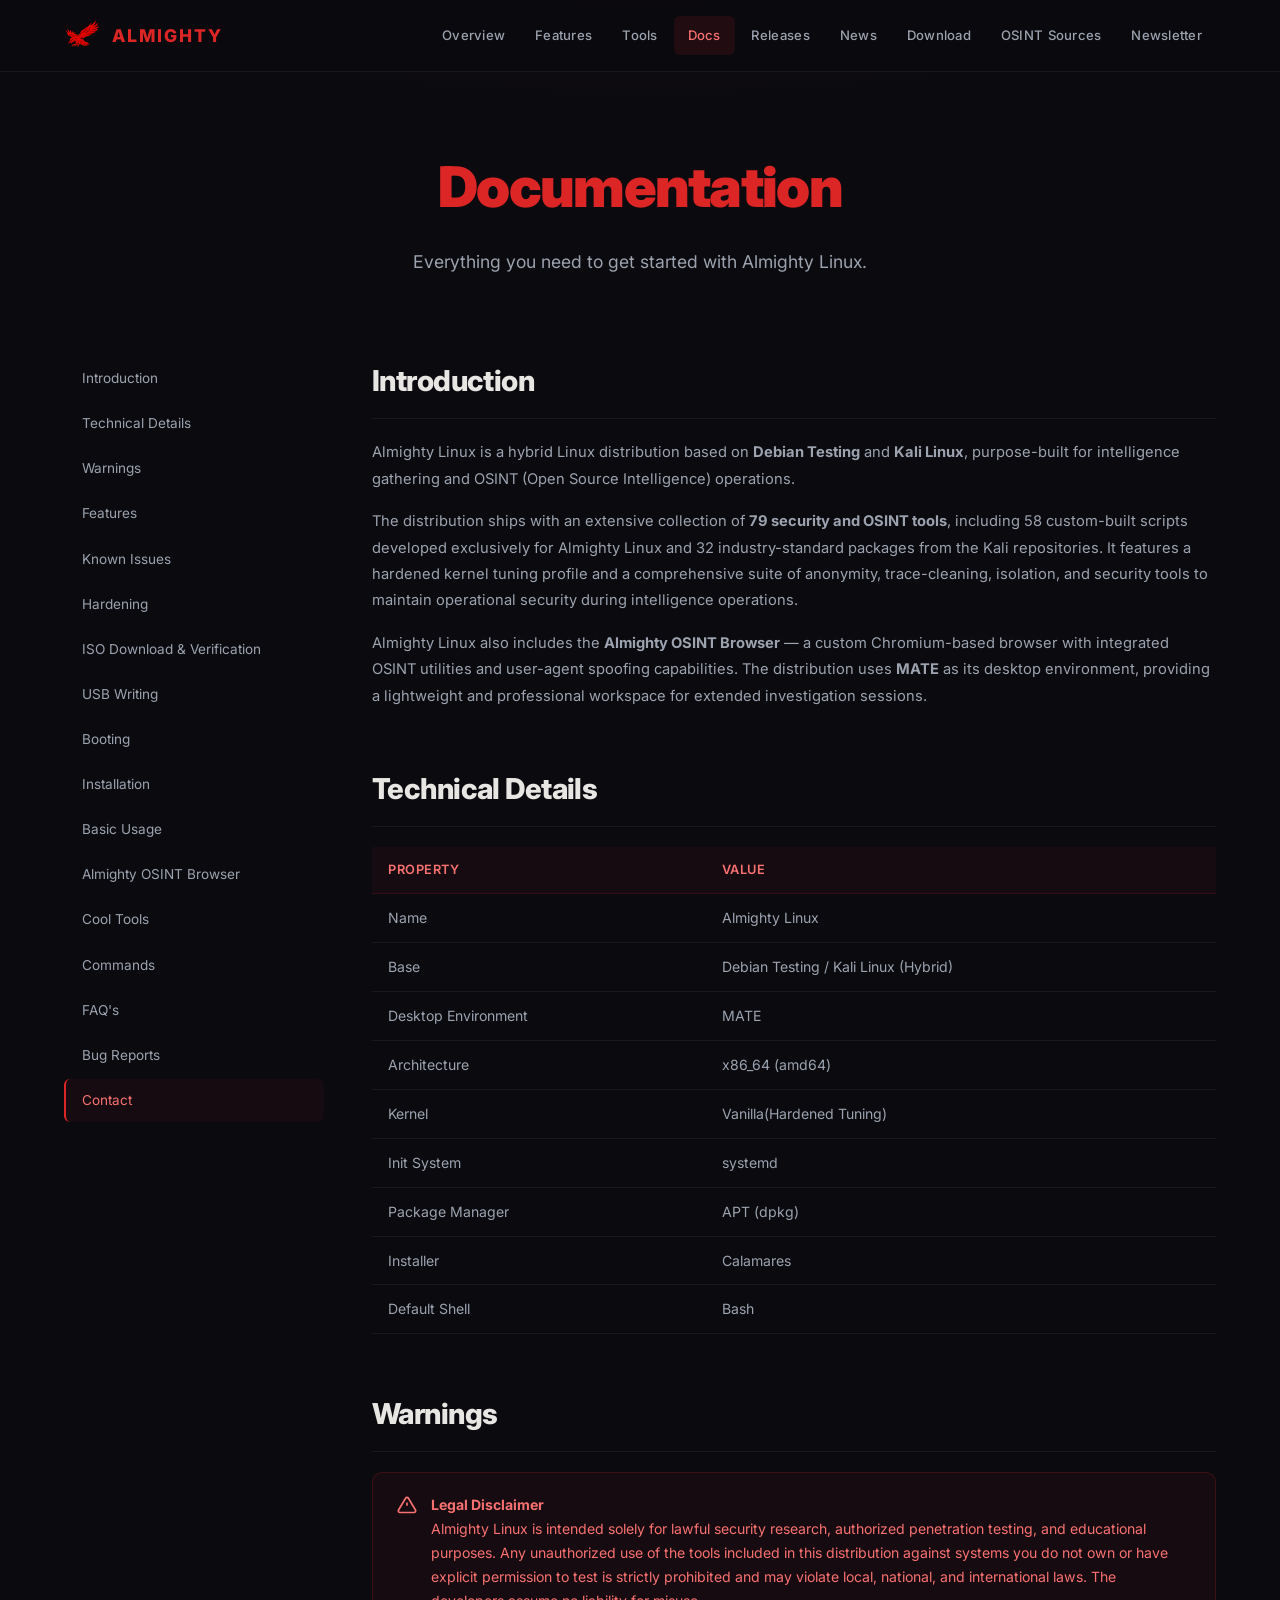
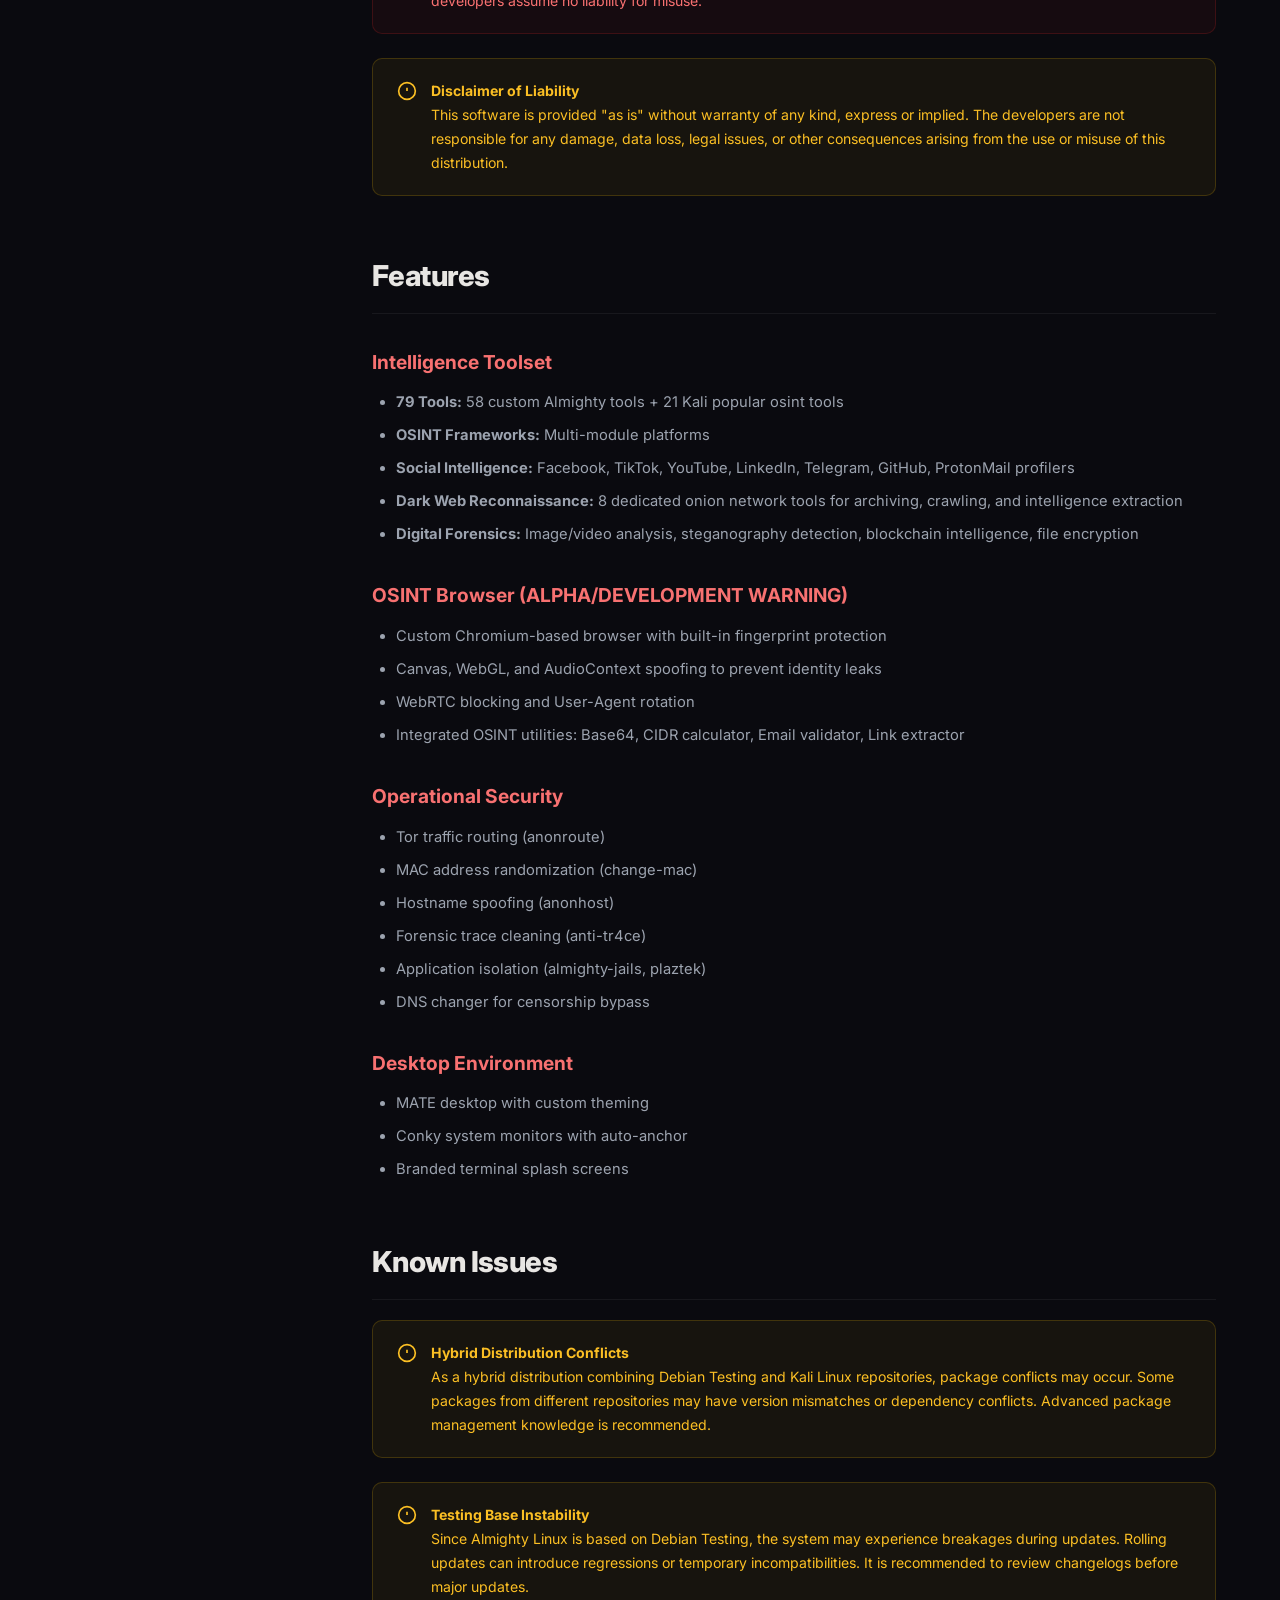
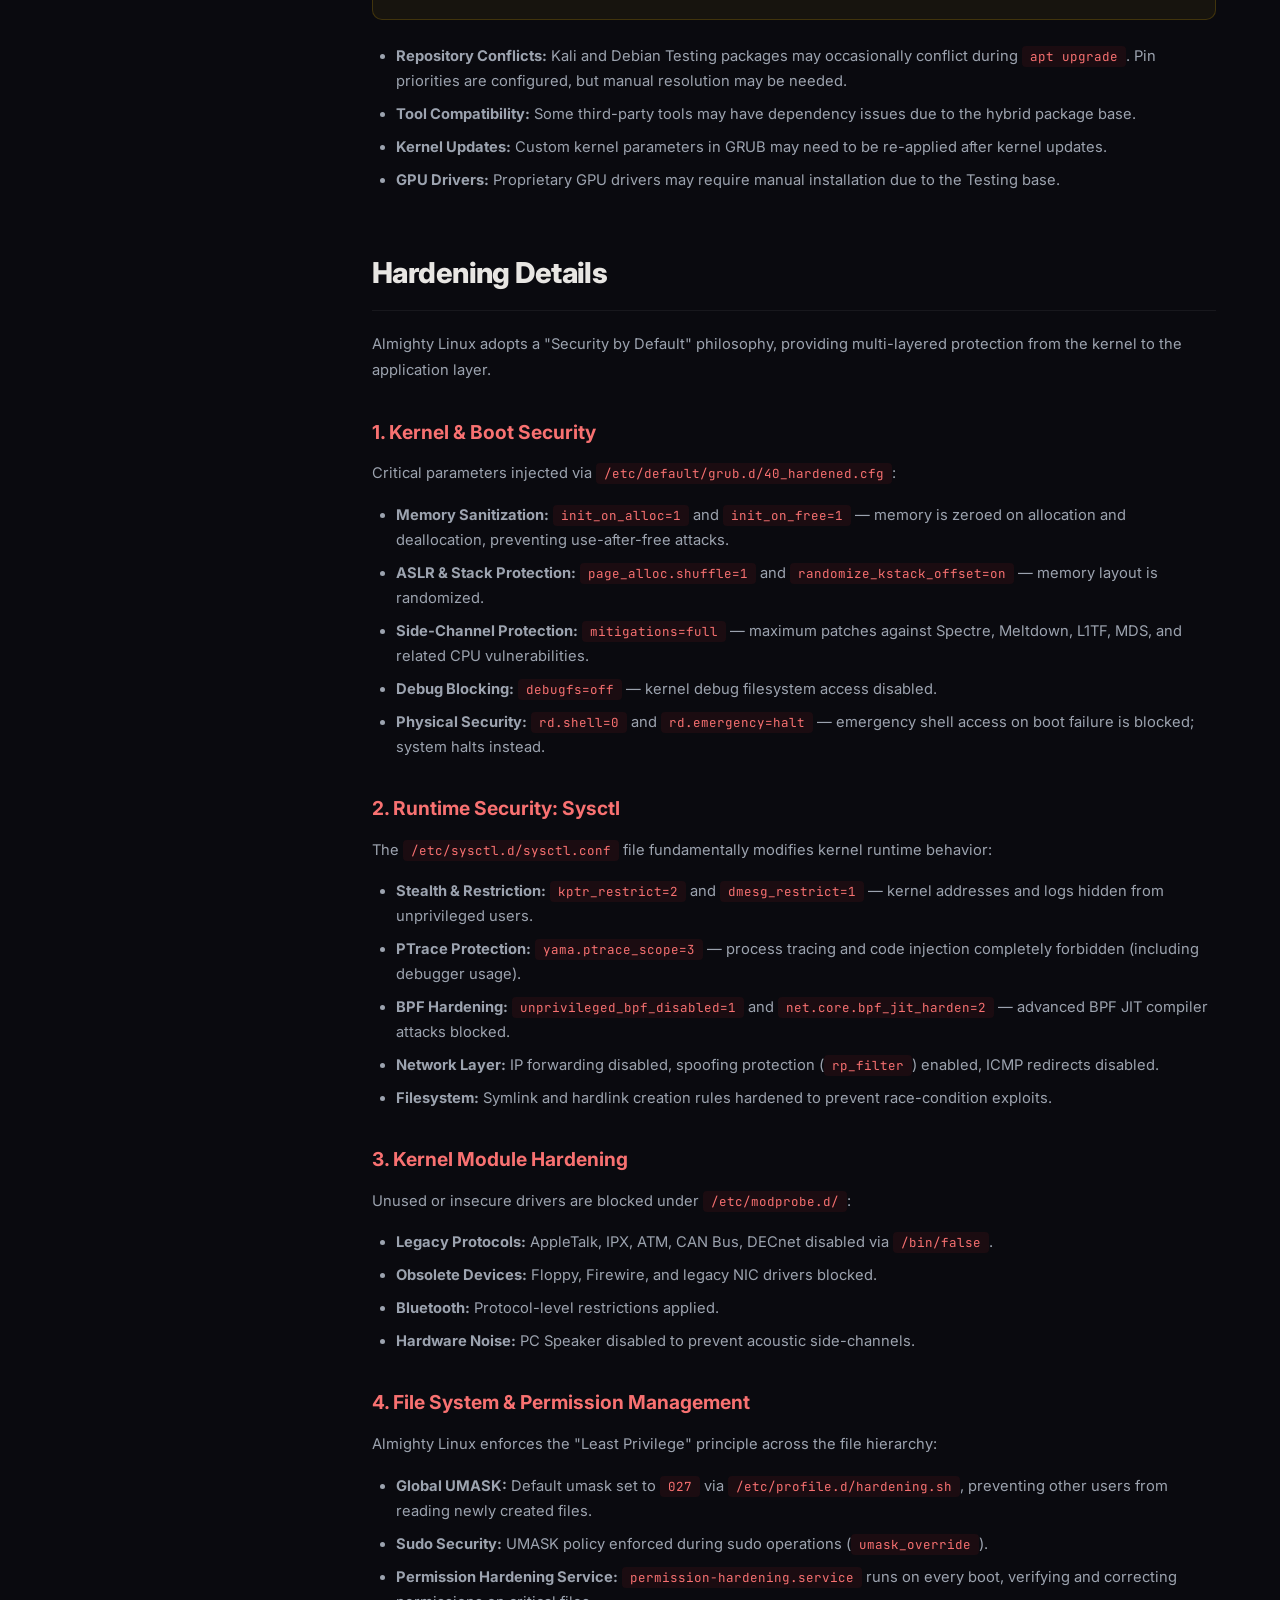
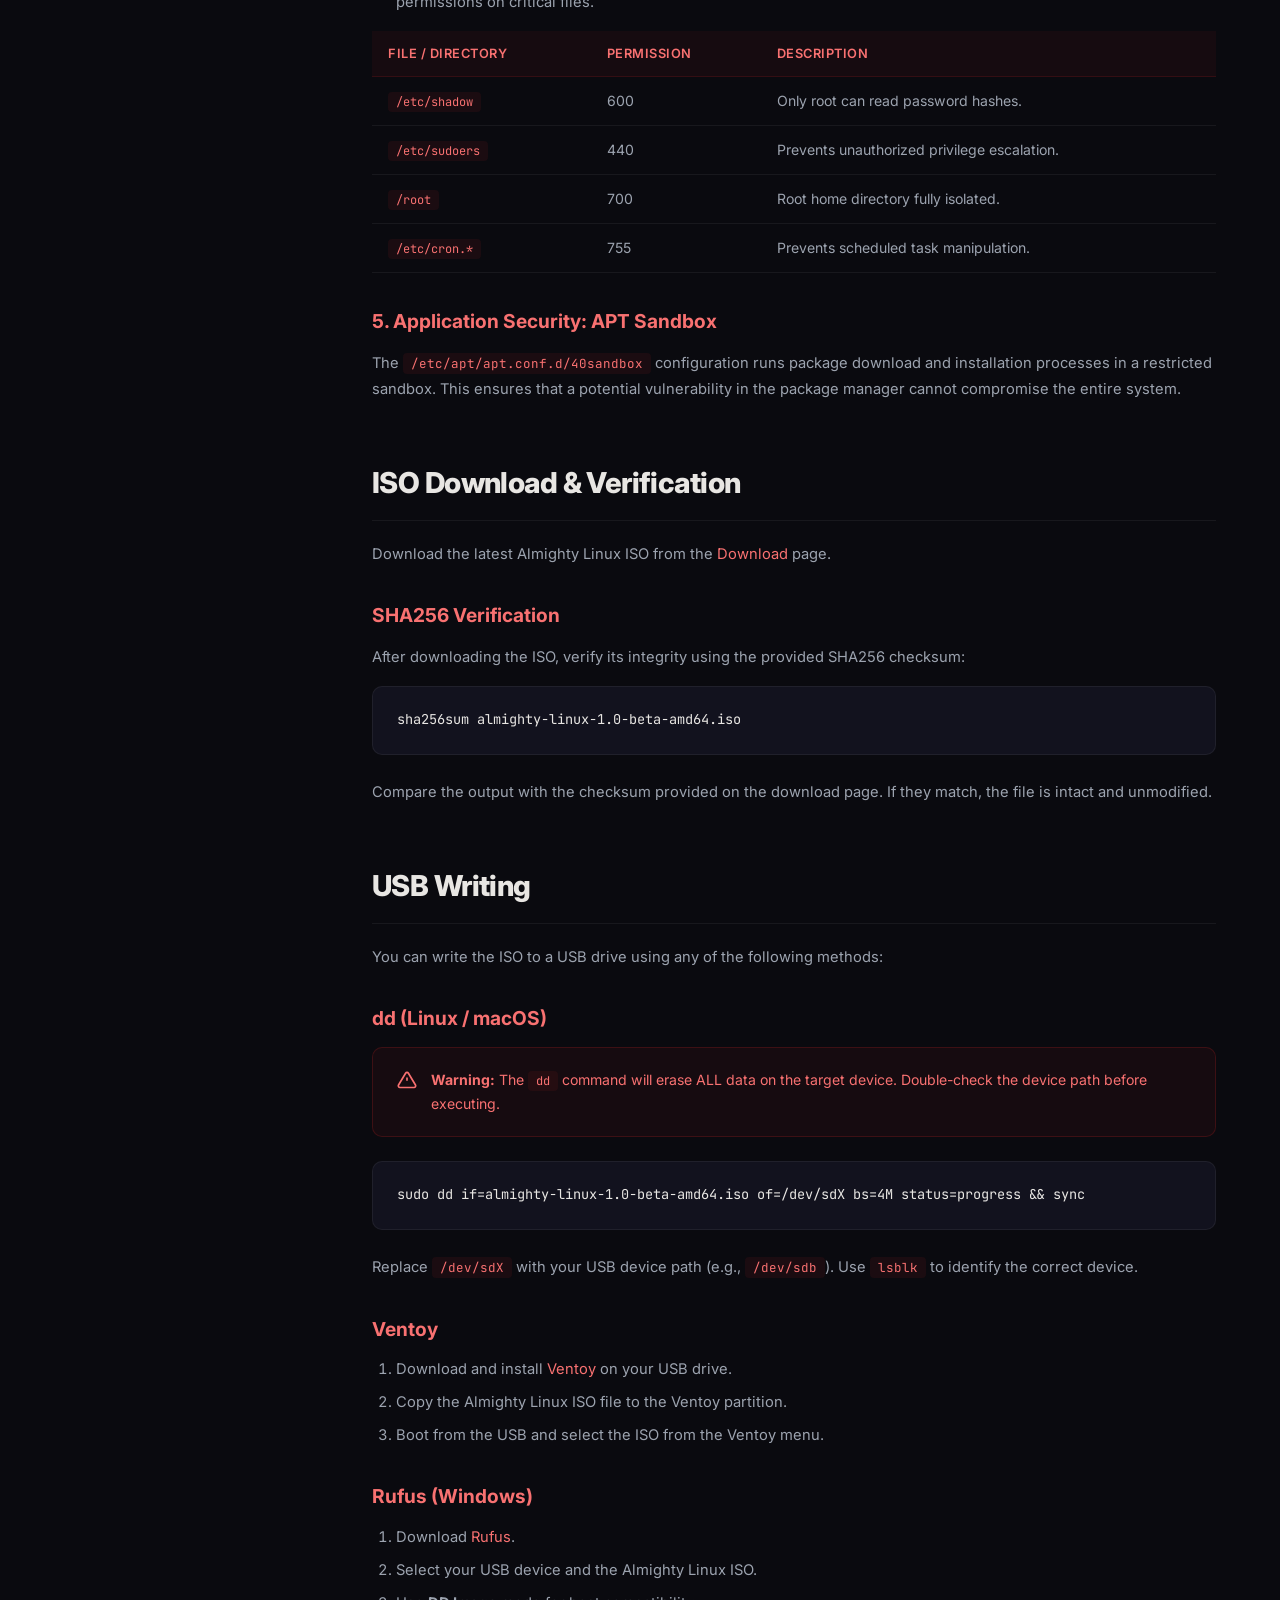
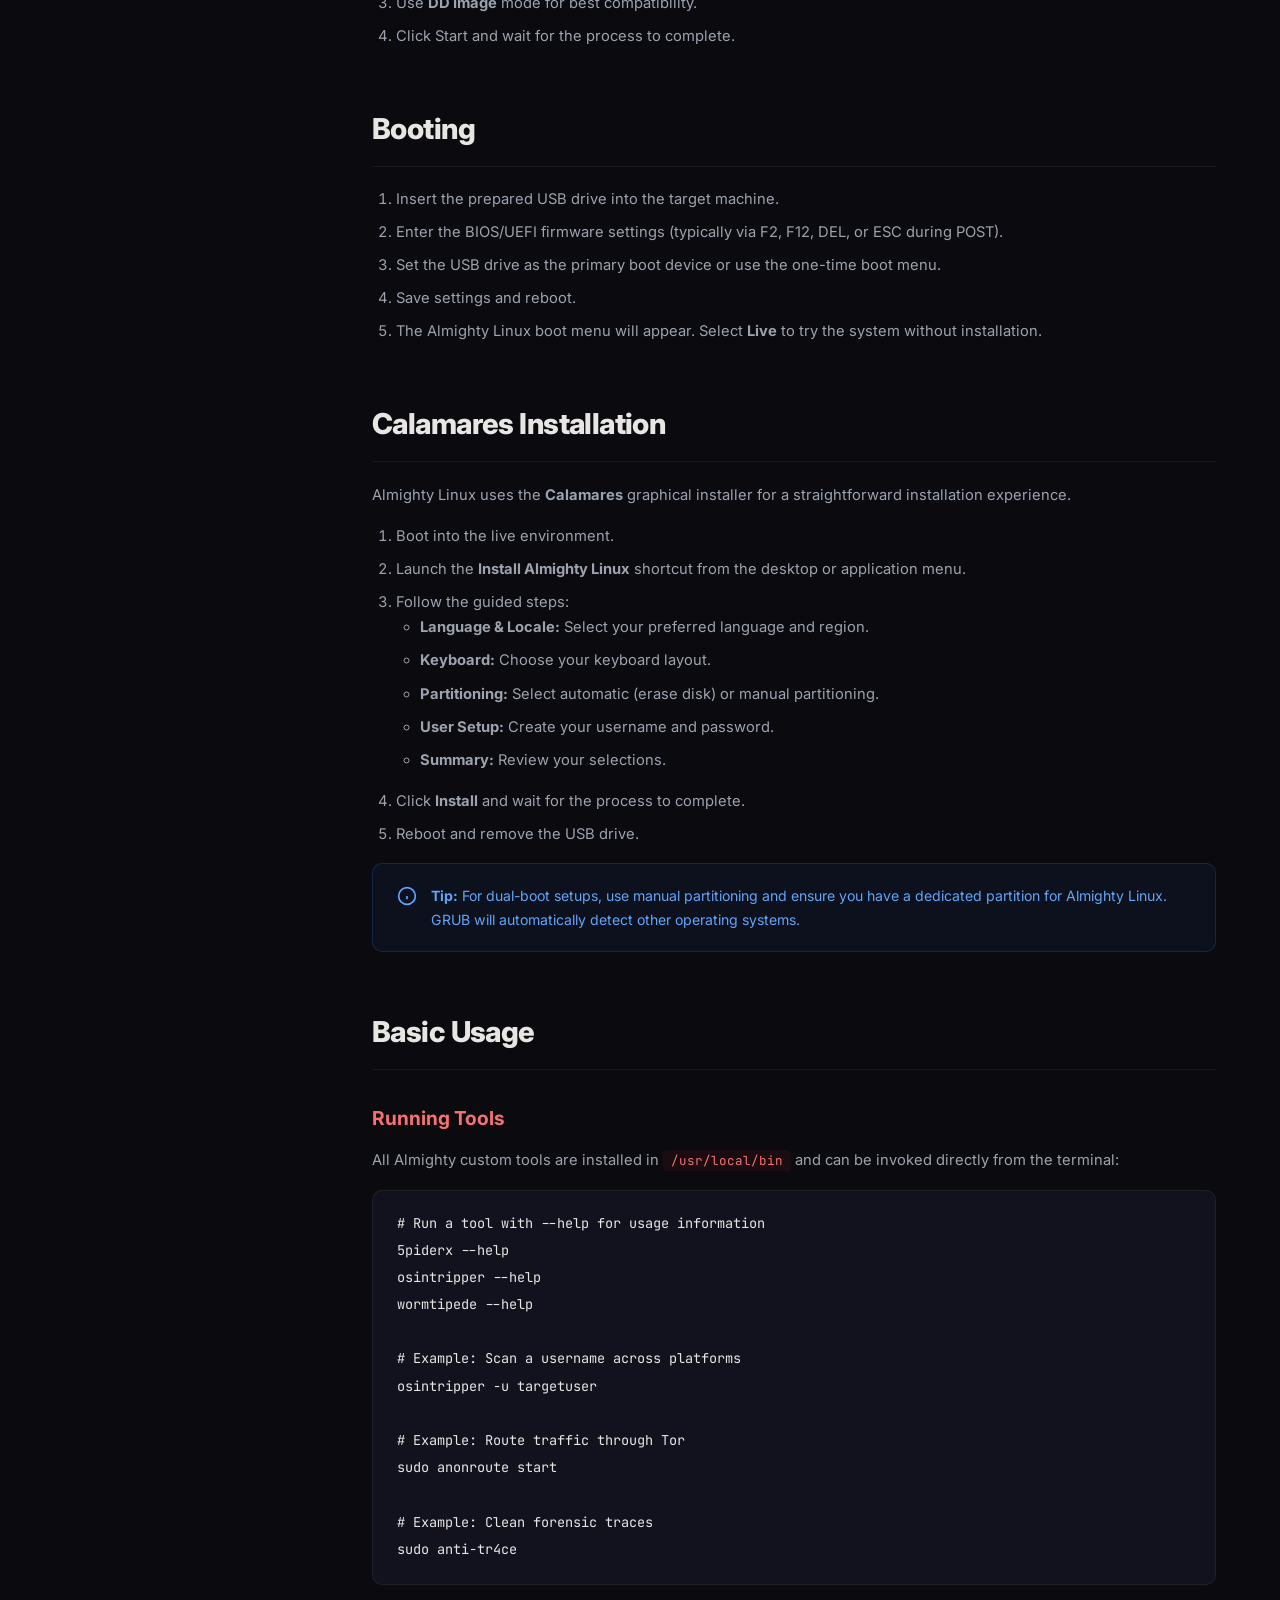
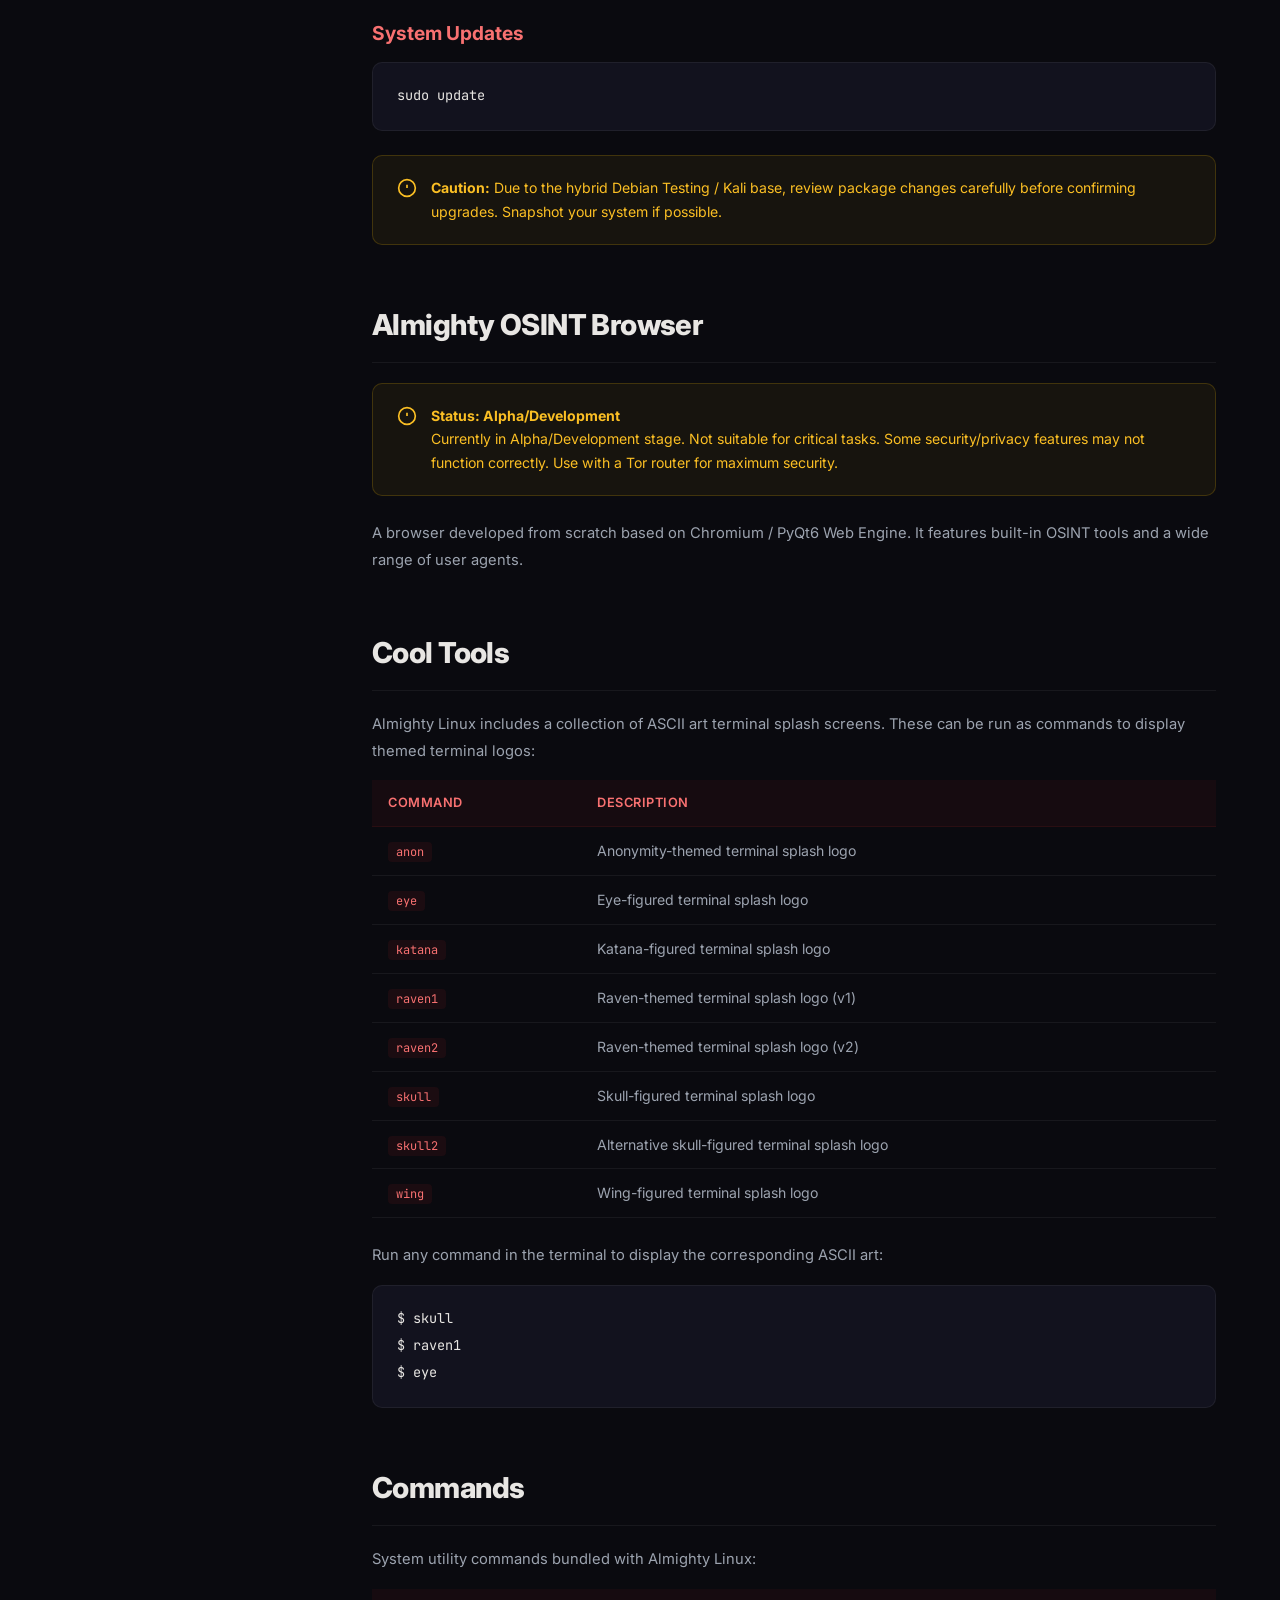
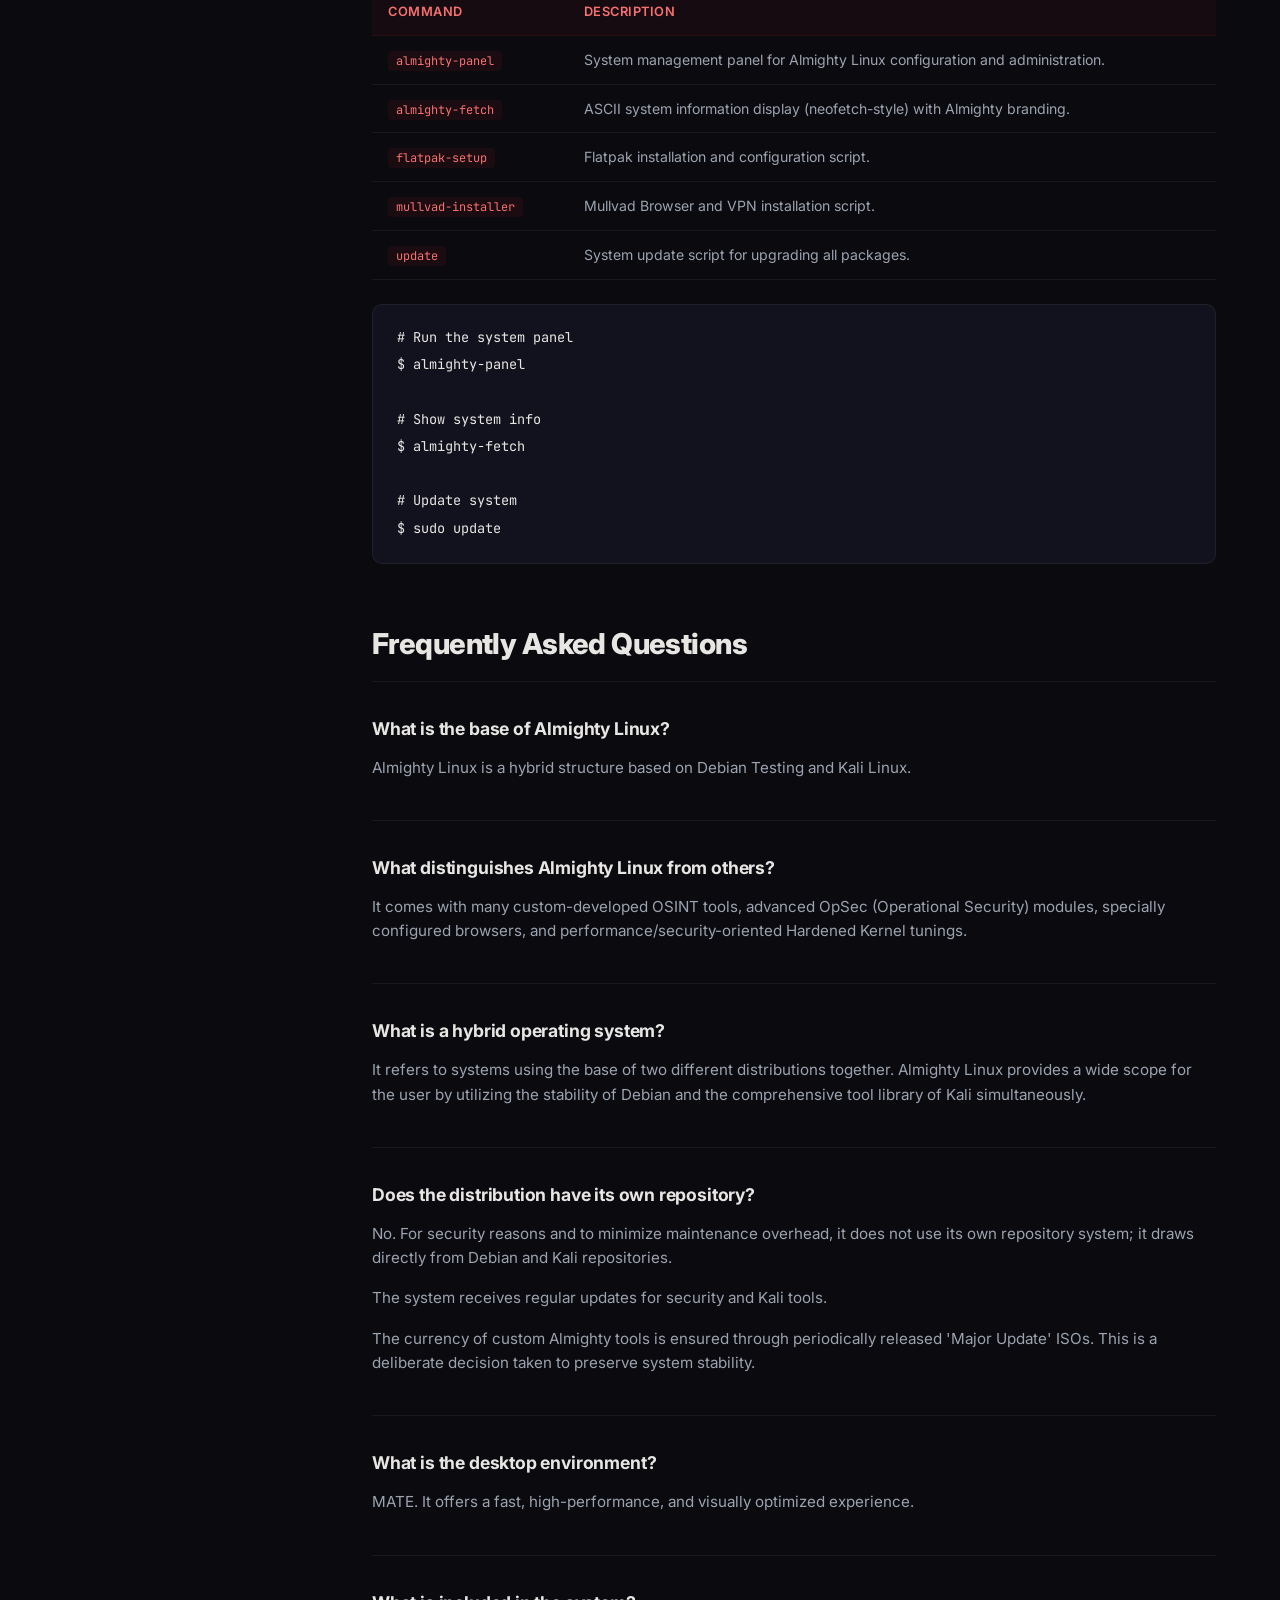
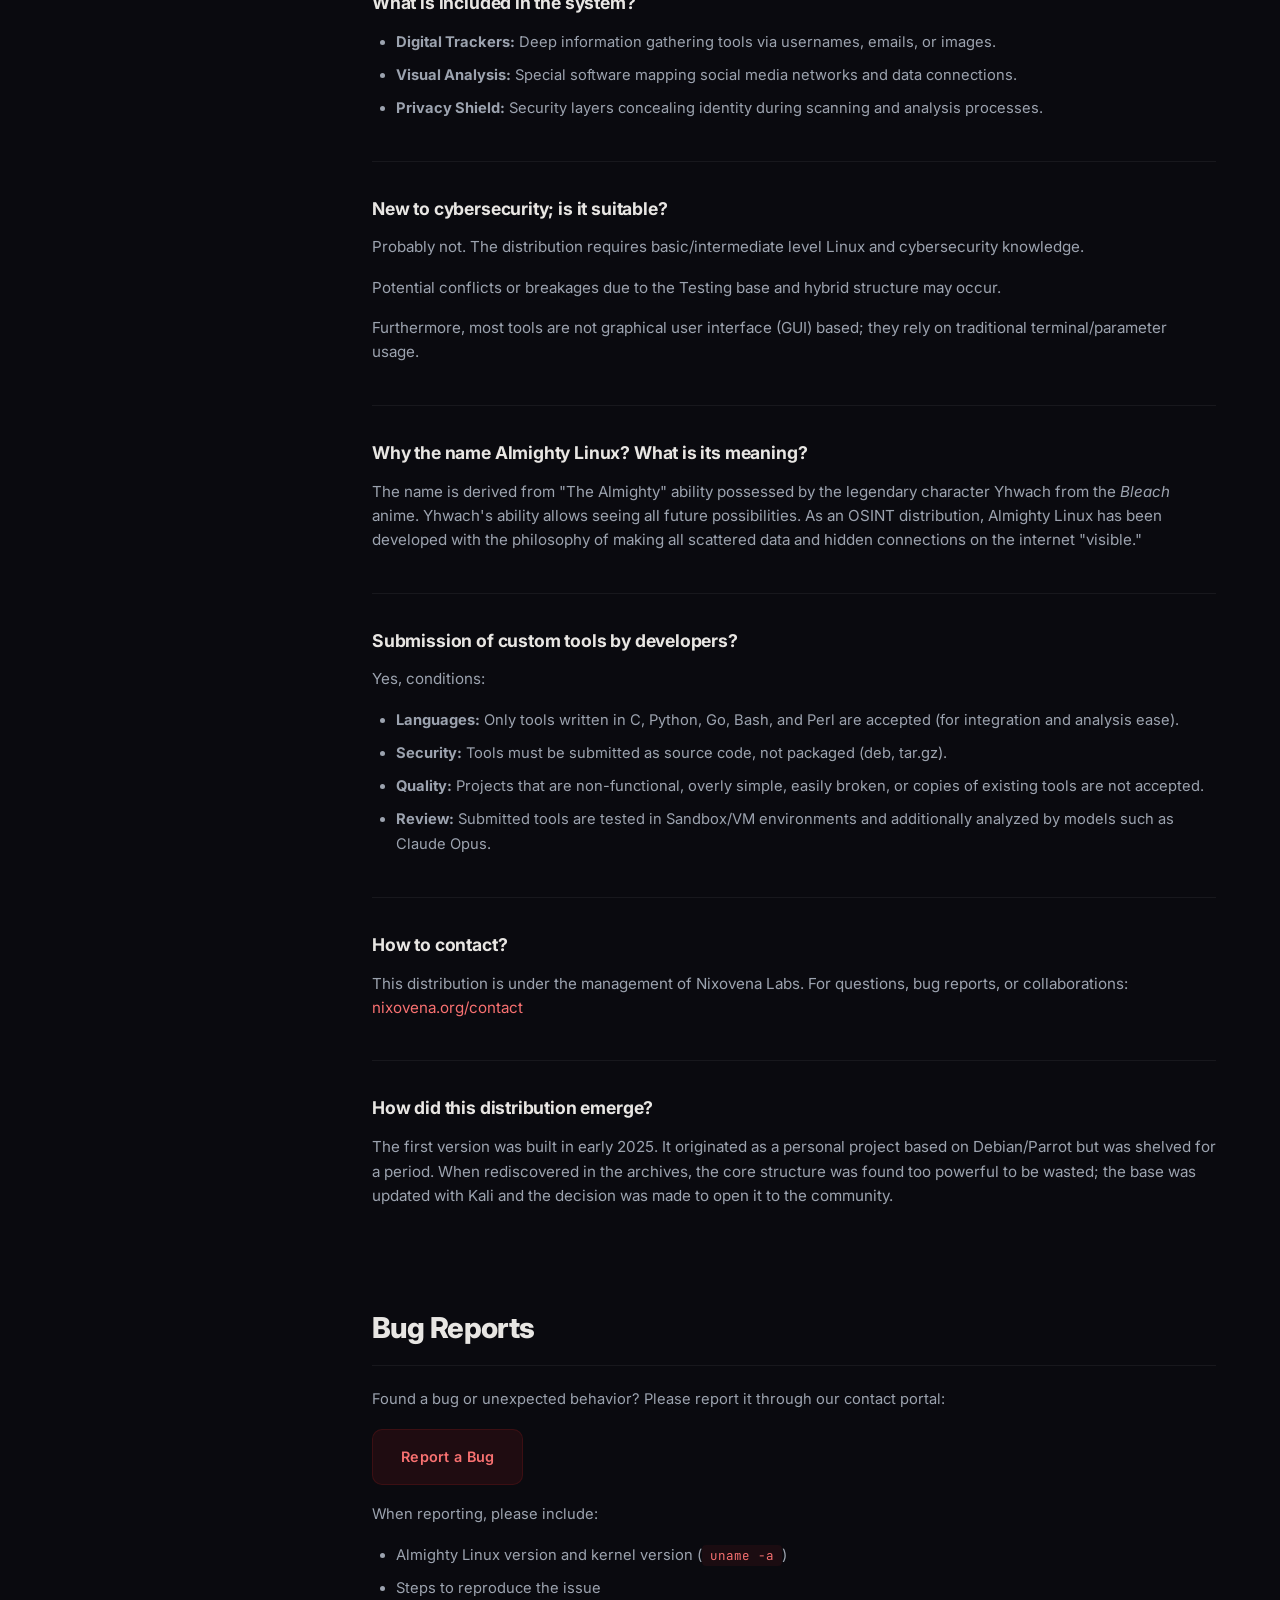
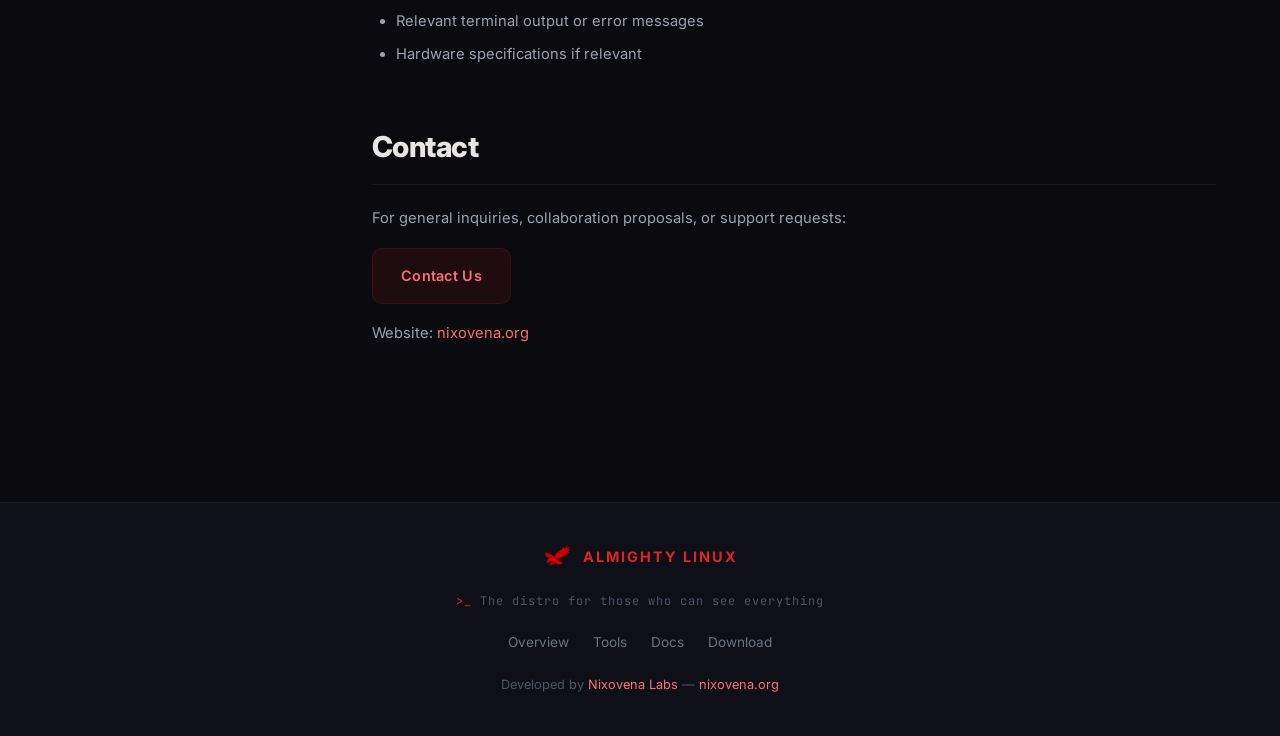
==== commit 12dfa5ab: "Update docs.html" ====
--- a/docs.html
+++ b/docs.html
@@ -187,10 +187,9 @@
                         <h2>Features</h2>
                         <h3>Intelligence Toolset</h3>
                         <ul>
-                            <li><strong>90+ Tools:</strong> 58 custom Almighty scripts + 32 Kali repository packages
-                            </li>
-                            <li><strong>OSINT Frameworks:</strong> Multi-module platforms (5piderx, near2h4ck,
-                                osintripper)</li>
+                            <li><strong>79 Tools:</strong> 58 custom Almighty tools + 21 Kali popular osint tools
+                            </li>
+                            <li><strong>OSINT Frameworks:</strong> Multi-module platforms</li>
                             <li><strong>Social Intelligence:</strong> Facebook, TikTok, YouTube, LinkedIn, Telegram,
                                 GitHub, ProtonMail profilers</li>
                             <li><strong>Dark Web Reconnaissance:</strong> 8 dedicated onion network tools for archiving,
@@ -199,7 +198,7 @@
                                 blockchain intelligence, file encryption</li>
                         </ul>
 
-                        <h3>OSINT Browser</h3>
+                        <h3>OSINT Browser (ALPHA/DEVELOPMENT WARNING)</h3>
                         <ul>
                             <li>Custom Chromium-based browser with built-in fingerprint protection</li>
                             <li>Canvas, WebGL, and AudioContext spoofing to prevent identity leaks</li>
@@ -526,16 +525,22 @@
                     <div class="docs-section" id="almighty-browser">
                         <h2>Almighty OSINT Browser</h2>
                         <div class="info-box warning">
-                            <svg width="20" height="20" viewBox="0 0 24 24" fill="none" stroke="currentColor" stroke-width="2">
-                                <circle cx="12" cy="12" r="10"/><line x1="12" y1="8" x2="12" y2="12"/><line x1="12" y1="16" x2="12.01" y2="16"/>
+                            <svg width="20" height="20" viewBox="0 0 24 24" fill="none" stroke="currentColor"
+                                stroke-width="2">
+                                <circle cx="12" cy="12" r="10" />
+                                <line x1="12" y1="8" x2="12" y2="12" />
+                                <line x1="12" y1="16" x2="12.01" y2="16" />
                             </svg>
                             <div>
                                 <strong>Status: Alpha/Development</strong><br>
-                                Currently in Alpha/Development stage. Not suitable for critical tasks. Some security/privacy features may not function correctly. Use with a Tor router for maximum security.
+                                Currently in Alpha/Development stage. Not suitable for critical tasks. Some
+                                security/privacy features may not function correctly. Use with a Tor router for maximum
+                                security.
                             </div>
                         </div>
-                        
-                        <p>A browser developed from scratch based on Chromium / PyQt6 Web Engine. It features built-in OSINT tools and a wide range of user agents.</p>
+
+                        <p>A browser developed from scratch based on Chromium / PyQt6 Web Engine. It features built-in
+                            OSINT tools and a wide range of user agents.</p>
                     </div>
 
                     <!-- Cool Tools -->
@@ -645,7 +650,7 @@
                     <!-- FAQ -->
                     <div class="docs-section" id="faq">
                         <h2>Frequently Asked Questions</h2>
-                        
+
                         <div class="faq-item">
                             <h3>What is the base of Almighty Linux?</h3>
                             <p>Almighty Linux is a hybrid structure based on Debian Testing and Kali Linux.</p>
@@ -653,19 +658,25 @@
 
                         <div class="faq-item">
                             <h3>What distinguishes Almighty Linux from others?</h3>
-                            <p>It comes with many custom-developed OSINT tools, advanced OpSec (Operational Security) modules, specially configured browsers, and performance/security-oriented Hardened Kernel tunings.</p>
+                            <p>It comes with many custom-developed OSINT tools, advanced OpSec (Operational Security)
+                                modules, specially configured browsers, and performance/security-oriented Hardened
+                                Kernel tunings.</p>
                         </div>
 
                         <div class="faq-item">
                             <h3>What is a hybrid operating system?</h3>
-                            <p>It refers to systems using the base of two different distributions together. Almighty Linux provides a wide scope for the user by utilizing the stability of Debian and the comprehensive tool library of Kali simultaneously.</p>
+                            <p>It refers to systems using the base of two different distributions together. Almighty
+                                Linux provides a wide scope for the user by utilizing the stability of Debian and the
+                                comprehensive tool library of Kali simultaneously.</p>
                         </div>
 
                         <div class="faq-item">
                             <h3>Does the distribution have its own repository?</h3>
-                            <p>No. For security reasons and to minimize maintenance overhead, it does not use its own repository system; it draws directly from Debian and Kali repositories.</p>
+                            <p>No. For security reasons and to minimize maintenance overhead, it does not use its own
+                                repository system; it draws directly from Debian and Kali repositories.</p>
                             <p>The system receives regular updates for security and Kali tools.</p>
-                            <p>The currency of custom Almighty tools is ensured through periodically released 'Major Update' ISOs. This is a deliberate decision taken to preserve system stability.</p>
+                            <p>The currency of custom Almighty tools is ensured through periodically released 'Major
+                                Update' ISOs. This is a deliberate decision taken to preserve system stability.</p>
                         </div>
 
                         <div class="faq-item">
@@ -676,43 +687,62 @@
                         <div class="faq-item">
                             <h3>What is included in the system?</h3>
                             <ul>
-                                <li><strong>Digital Trackers:</strong> Deep information gathering tools via usernames, emails, or images.</li>
-                                <li><strong>Visual Analysis:</strong> Special software mapping social media networks and data connections.</li>
-                                <li><strong>Privacy Shield:</strong> Security layers concealing identity during scanning and analysis processes.</li>
+                                <li><strong>Digital Trackers:</strong> Deep information gathering tools via usernames,
+                                    emails, or images.</li>
+                                <li><strong>Visual Analysis:</strong> Special software mapping social media networks and
+                                    data connections.</li>
+                                <li><strong>Privacy Shield:</strong> Security layers concealing identity during scanning
+                                    and analysis processes.</li>
                             </ul>
                         </div>
 
                         <div class="faq-item">
                             <h3>New to cybersecurity; is it suitable?</h3>
-                            <p>Probably not. The distribution requires basic/intermediate level Linux and cybersecurity knowledge.</p>
-                            <p>Potential conflicts or breakages due to the Testing base and hybrid structure may occur.</p>
-                            <p>Furthermore, most tools are not graphical user interface (GUI) based; they rely on traditional terminal/parameter usage.</p>
+                            <p>Probably not. The distribution requires basic/intermediate level Linux and cybersecurity
+                                knowledge.</p>
+                            <p>Potential conflicts or breakages due to the Testing base and hybrid structure may occur.
+                            </p>
+                            <p>Furthermore, most tools are not graphical user interface (GUI) based; they rely on
+                                traditional terminal/parameter usage.</p>
                         </div>
 
                         <div class="faq-item">
                             <h3>Why the name Almighty Linux? What is its meaning?</h3>
-                            <p>The name is derived from "The Almighty" ability possessed by the legendary character Yhwach from the <em>Bleach</em> anime. Yhwach's ability allows seeing all future possibilities. As an OSINT distribution, Almighty Linux has been developed with the philosophy of making all scattered data and hidden connections on the internet "visible."</p>
+                            <p>The name is derived from "The Almighty" ability possessed by the legendary character
+                                Yhwach from the <em>Bleach</em> anime. Yhwach's ability allows seeing all future
+                                possibilities. As an OSINT distribution, Almighty Linux has been developed with the
+                                philosophy of making all scattered data and hidden connections on the internet
+                                "visible."</p>
                         </div>
 
                         <div class="faq-item">
                             <h3>Submission of custom tools by developers?</h3>
                             <p>Yes, conditions:</p>
                             <ul>
-                                <li><strong>Languages:</strong> Only tools written in C, Python, Go, Bash, and Perl are accepted (for integration and analysis ease).</li>
-                                <li><strong>Security:</strong> Tools must be submitted as source code, not packaged (deb, tar.gz).</li>
-                                <li><strong>Quality:</strong> Projects that are non-functional, overly simple, easily broken, or copies of existing tools are not accepted.</li>
-                                <li><strong>Review:</strong> Submitted tools are tested in Sandbox/VM environments and additionally analyzed by models such as Claude Opus.</li>
+                                <li><strong>Languages:</strong> Only tools written in C, Python, Go, Bash, and Perl are
+                                    accepted (for integration and analysis ease).</li>
+                                <li><strong>Security:</strong> Tools must be submitted as source code, not packaged
+                                    (deb, tar.gz).</li>
+                                <li><strong>Quality:</strong> Projects that are non-functional, overly simple, easily
+                                    broken, or copies of existing tools are not accepted.</li>
+                                <li><strong>Review:</strong> Submitted tools are tested in Sandbox/VM environments and
+                                    additionally analyzed by models such as Claude Opus.</li>
                             </ul>
                         </div>
 
                         <div class="faq-item">
                             <h3>How to contact?</h3>
-                            <p>This distribution is under the management of Nixovena Labs. For questions, bug reports, or collaborations: <a href="https://nixovena.org/contact" target="_blank" rel="noopener">nixovena.org/contact</a></p>
+                            <p>This distribution is under the management of Nixovena Labs. For questions, bug reports,
+                                or collaborations: <a href="https://nixovena.org/contact" target="_blank"
+                                    rel="noopener">nixovena.org/contact</a></p>
                         </div>
 
                         <div class="faq-item">
                             <h3>How did this distribution emerge?</h3>
-                            <p>The first version was built in early 2025. It originated as a personal project based on Debian/Parrot but was shelved for a period. When rediscovered in the archives, the core structure was found too powerful to be wasted; the base was updated with Kali and the decision was made to open it to the community.</p>
+                            <p>The first version was built in early 2025. It originated as a personal project based on
+                                Debian/Parrot but was shelved for a period. When rediscovered in the archives, the core
+                                structure was found too powerful to be wasted; the base was updated with Kali and the
+                                decision was made to open it to the community.</p>
                         </div>
 
                     </div>
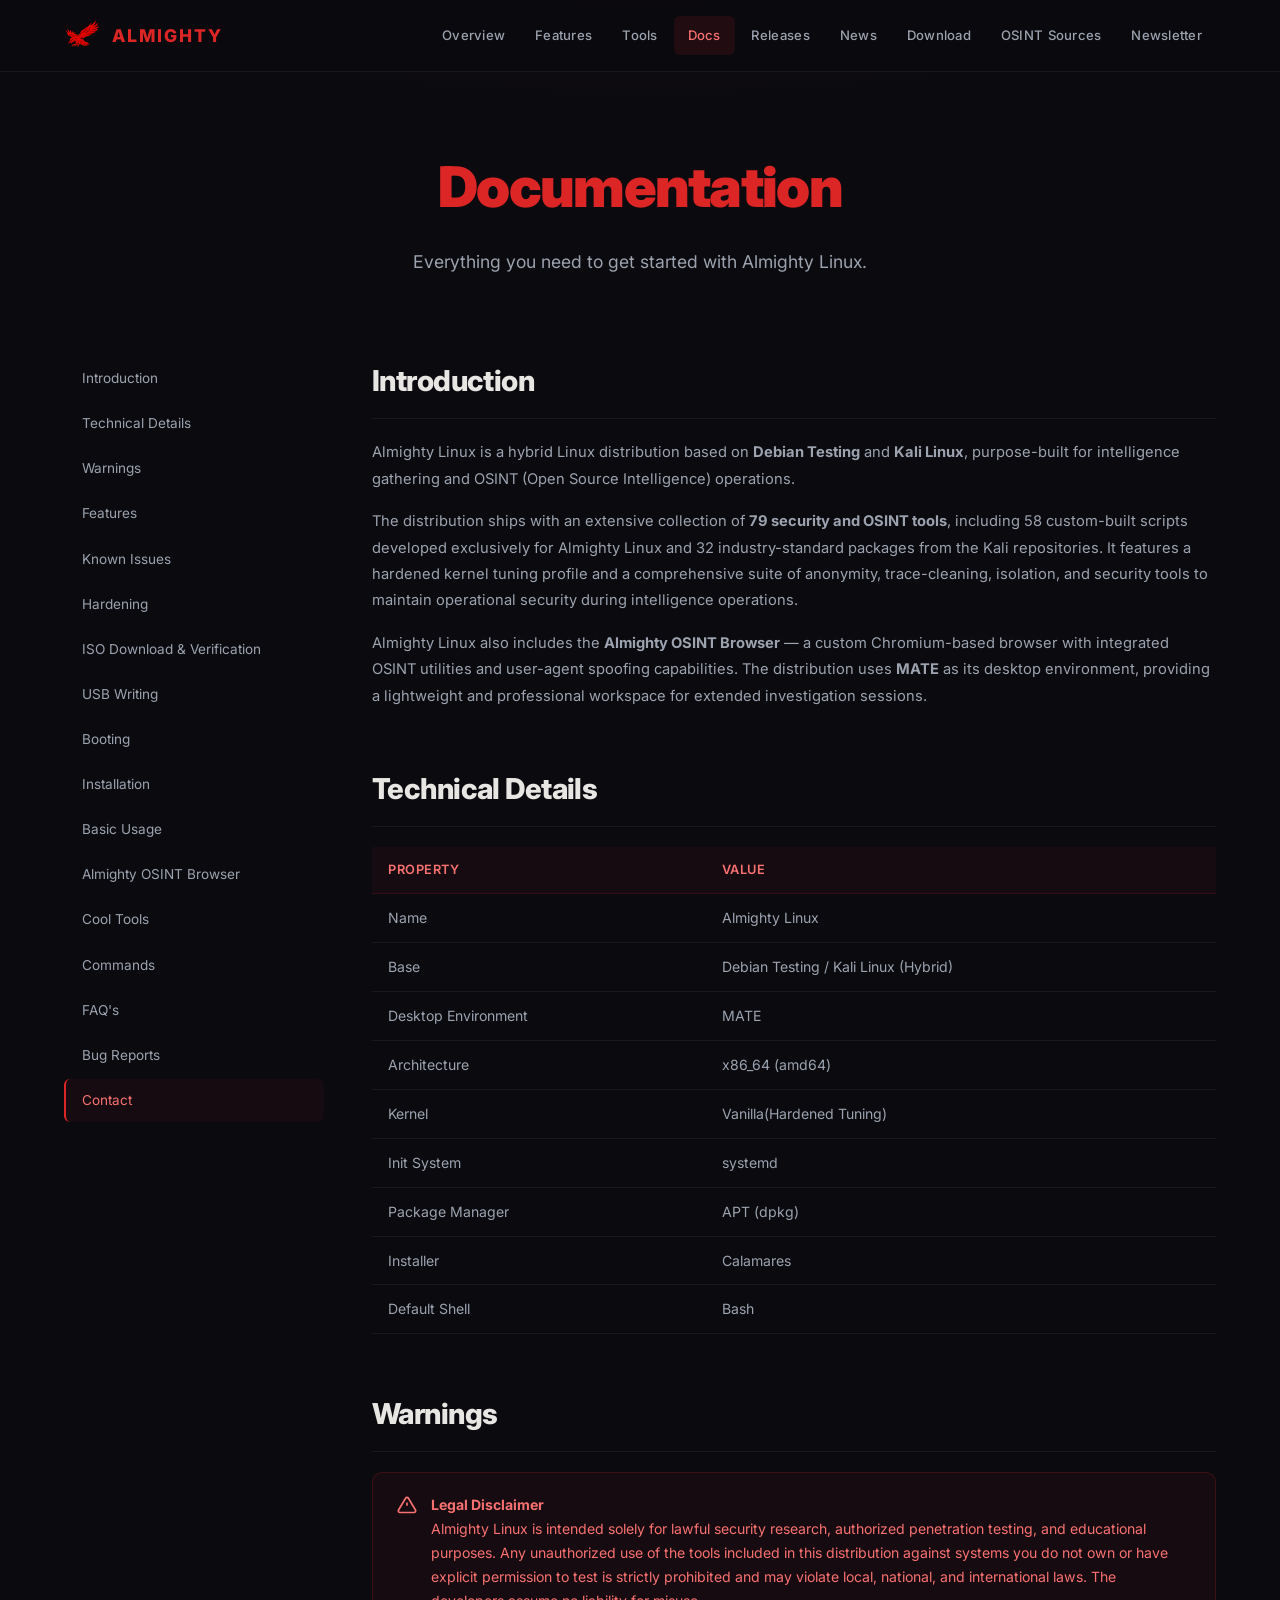
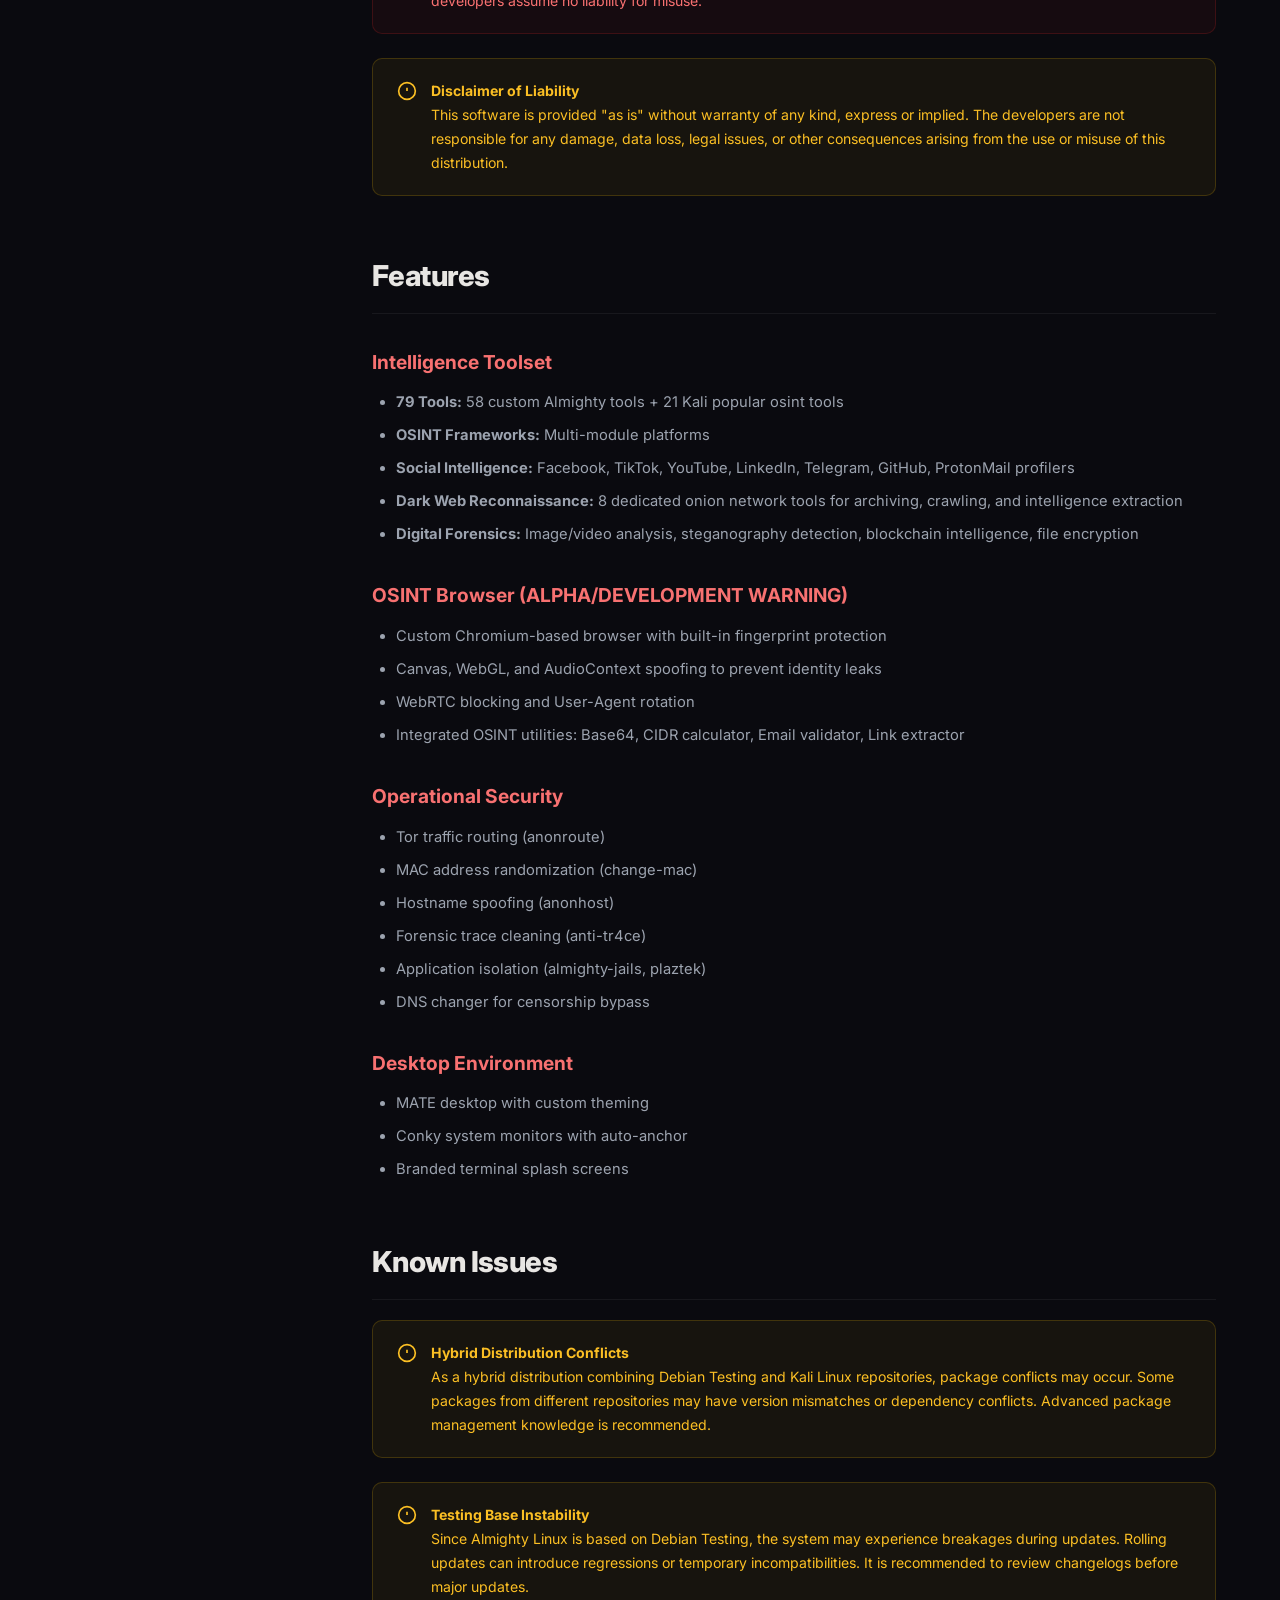
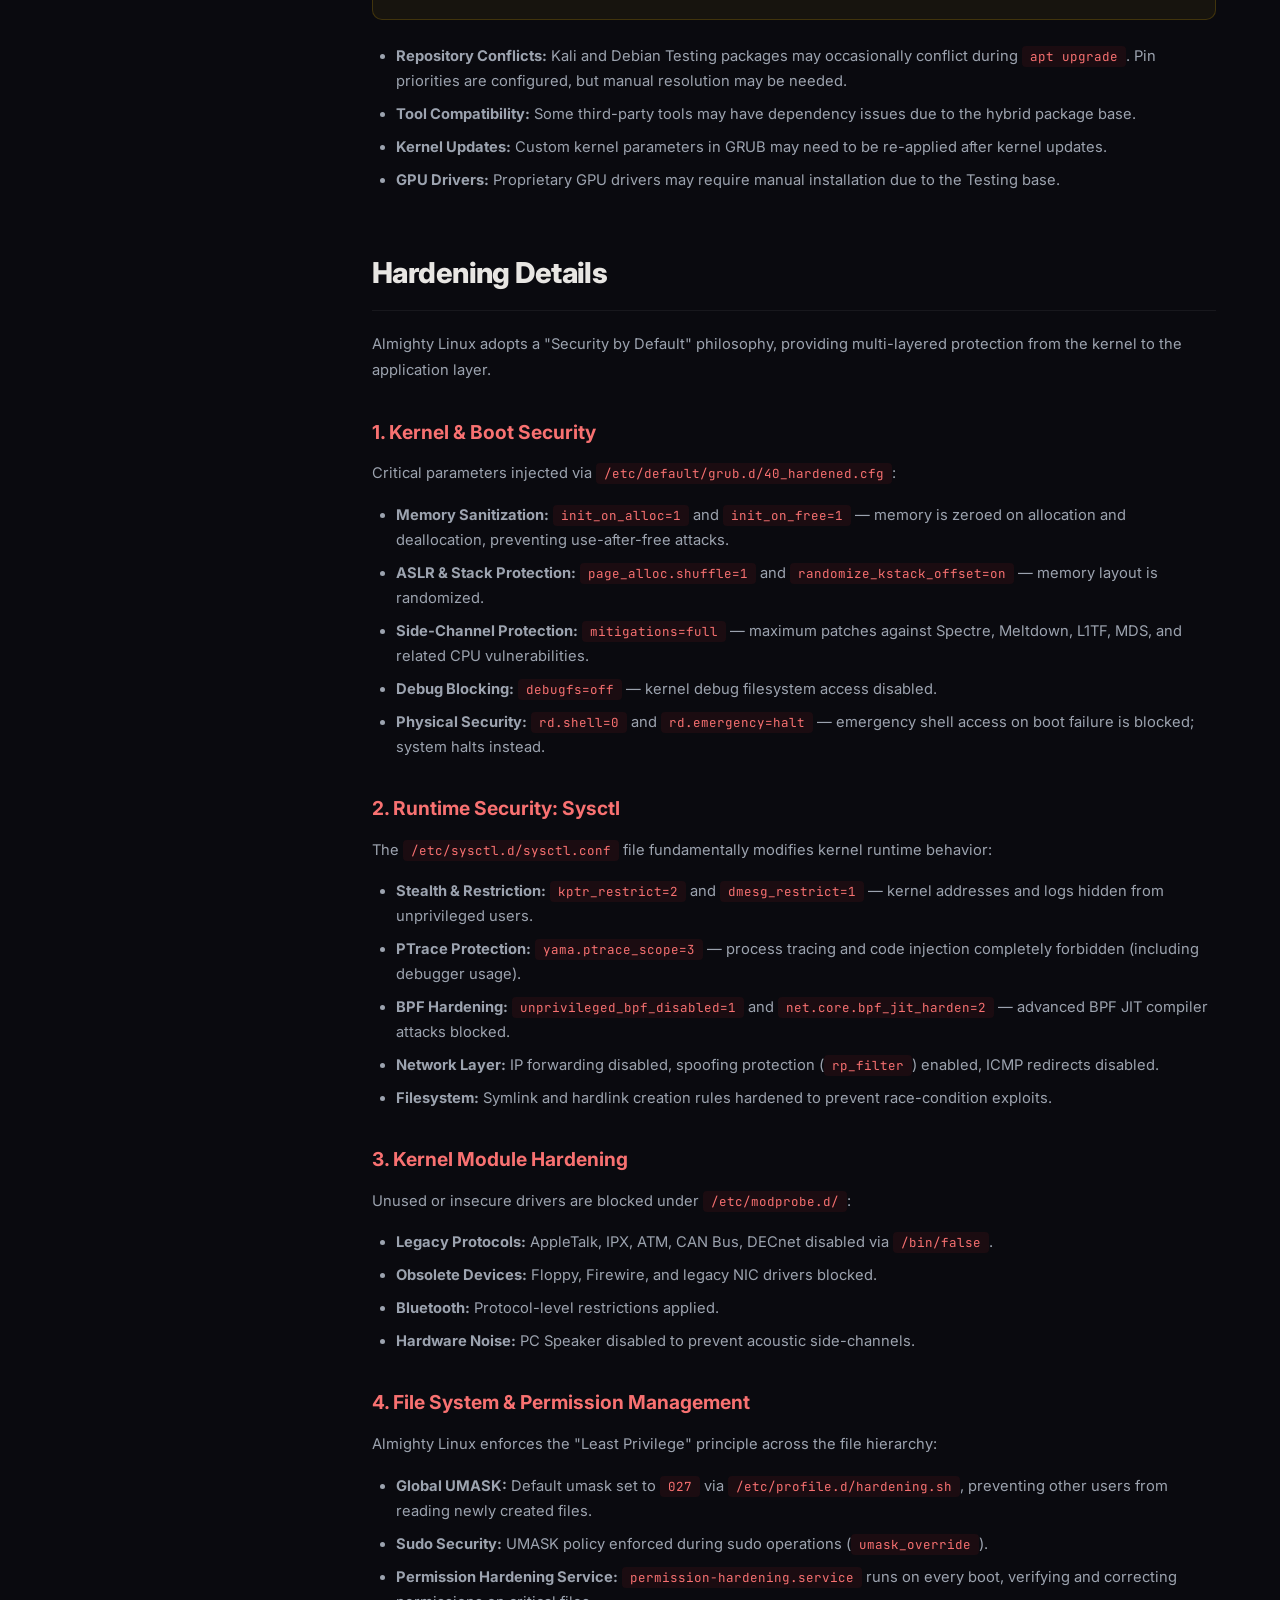
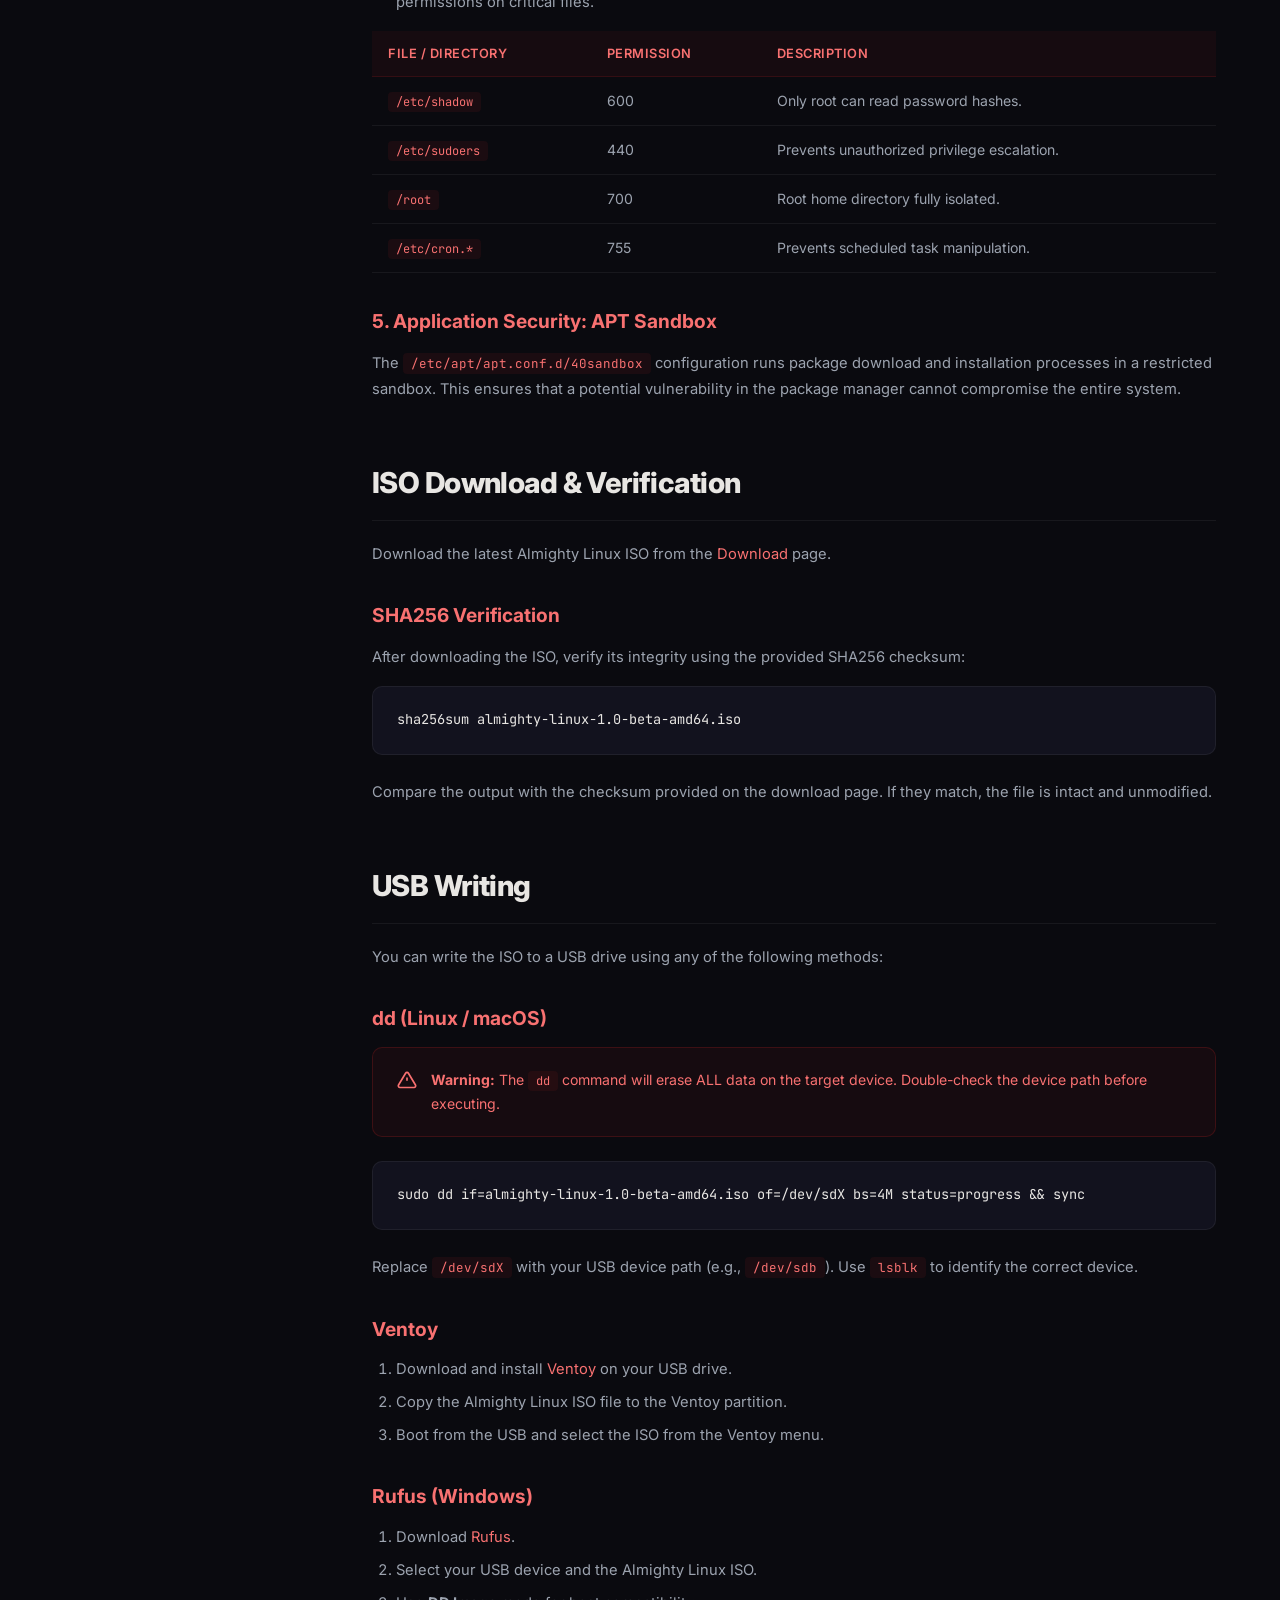
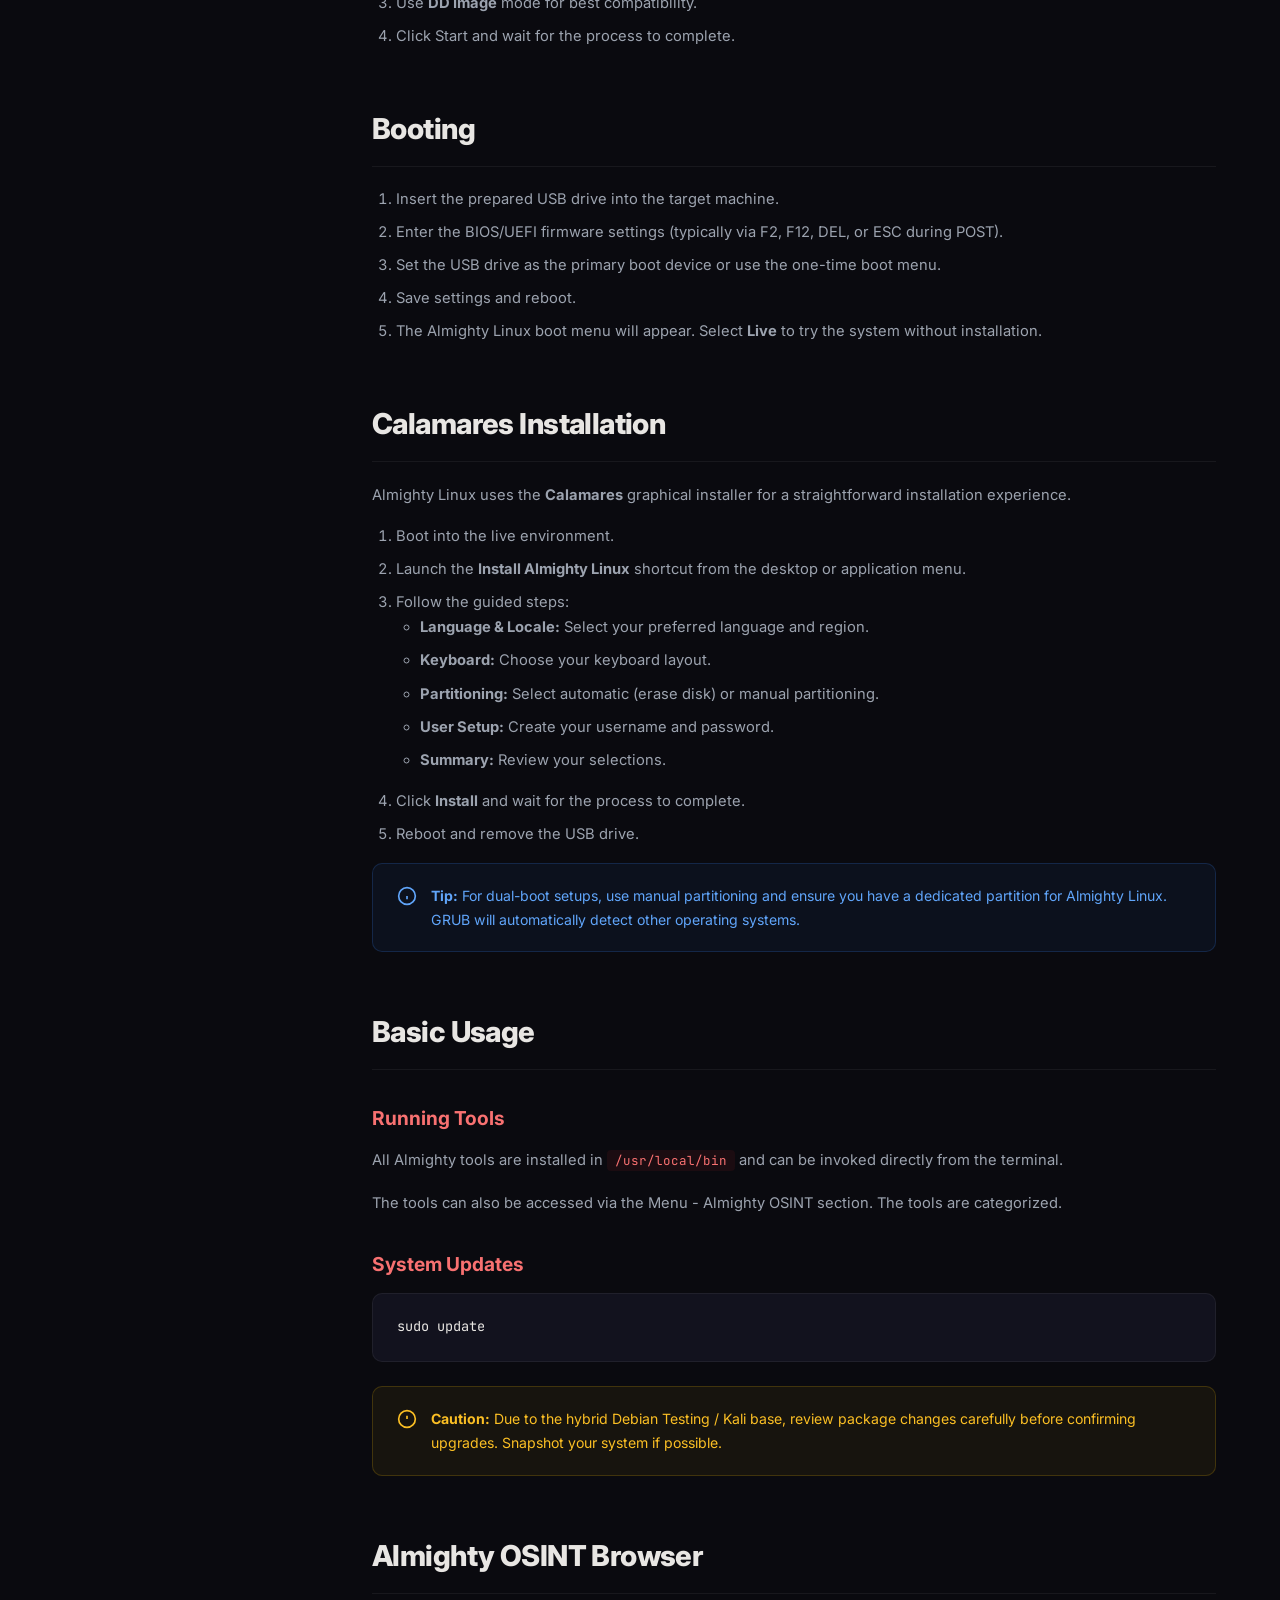
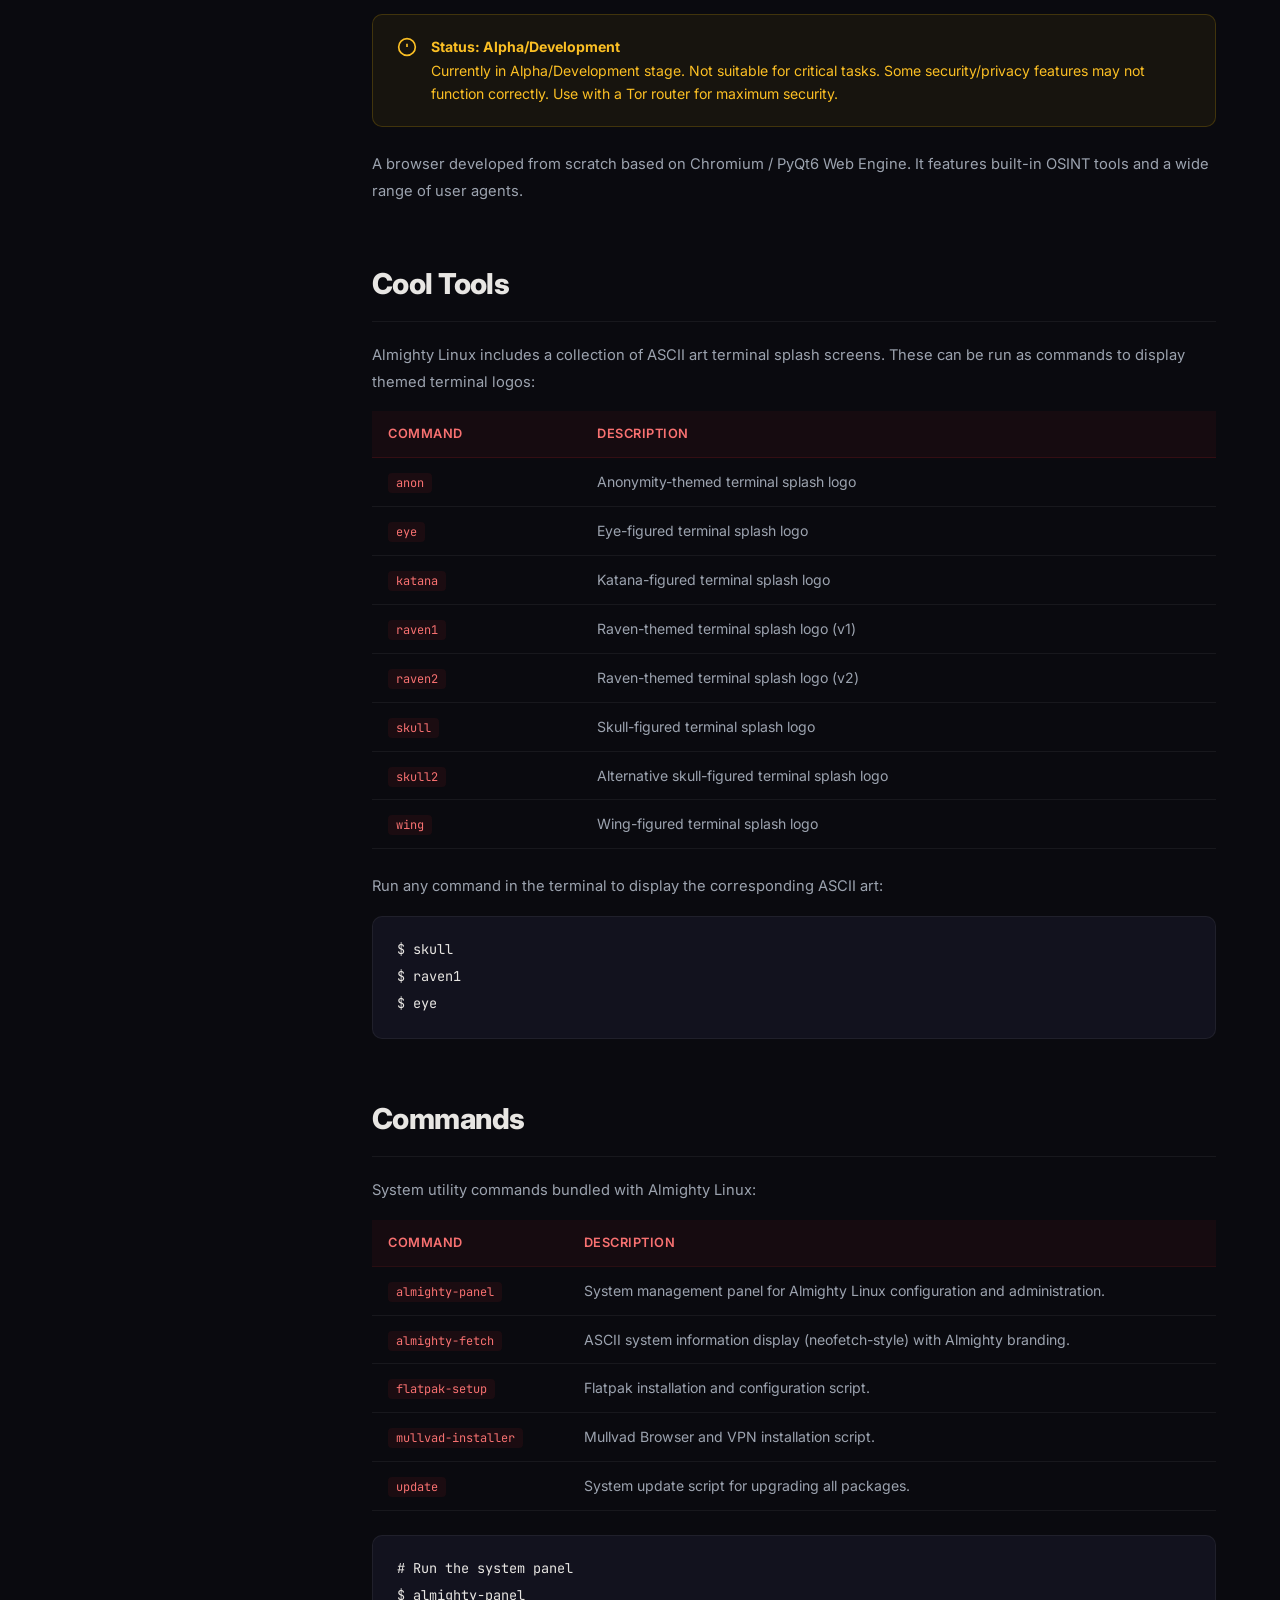
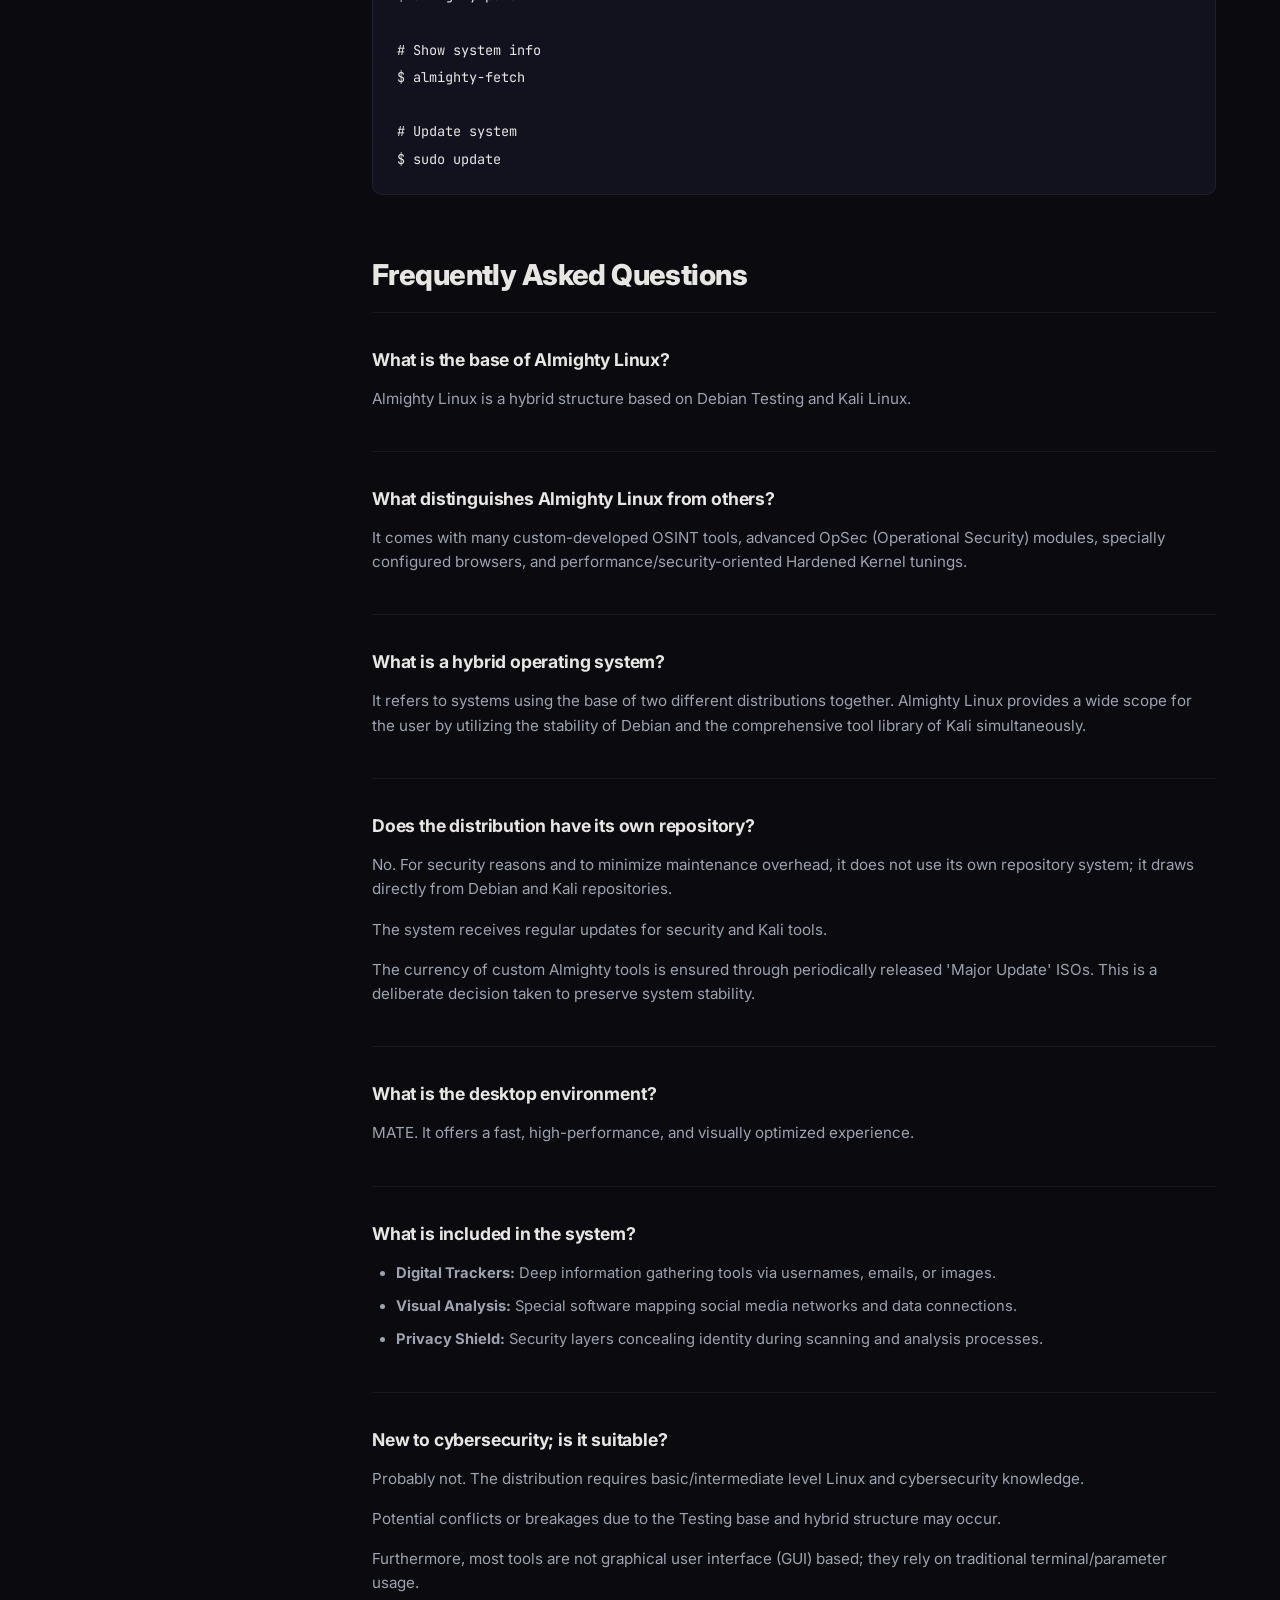
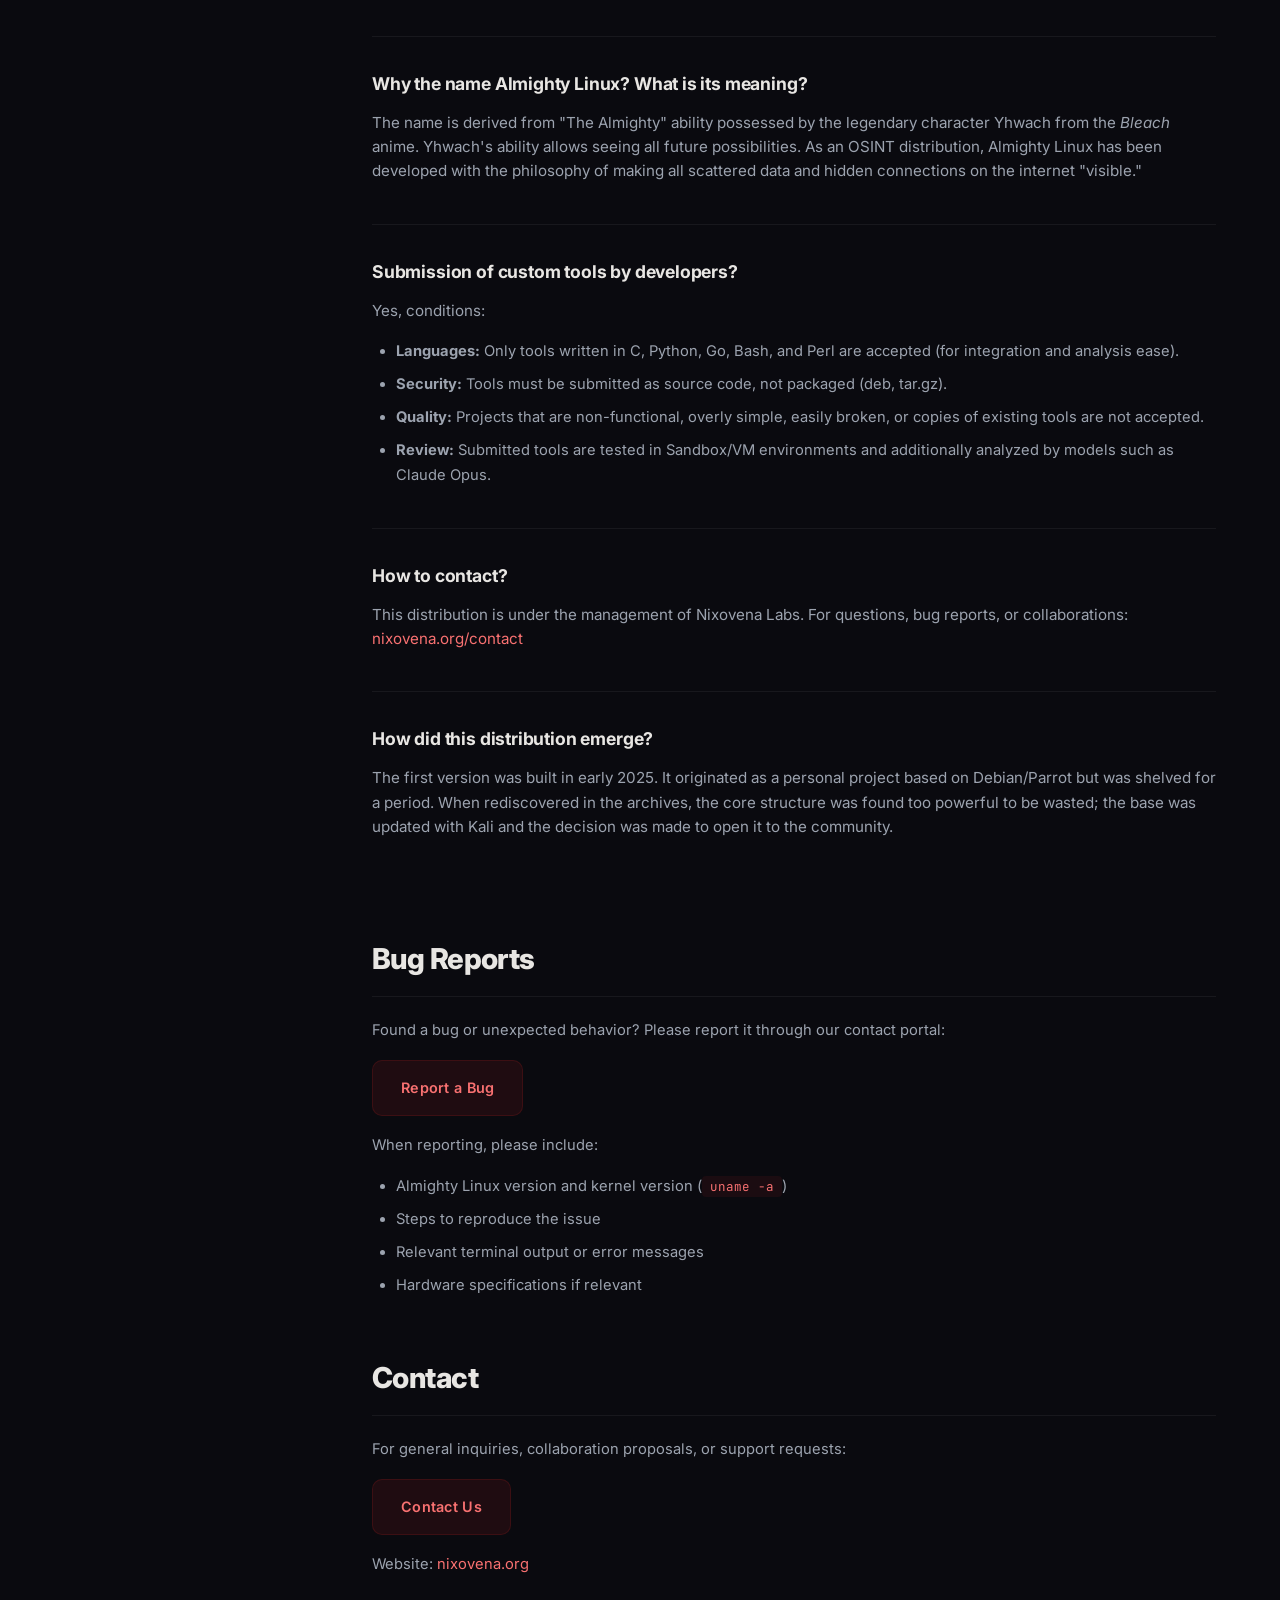
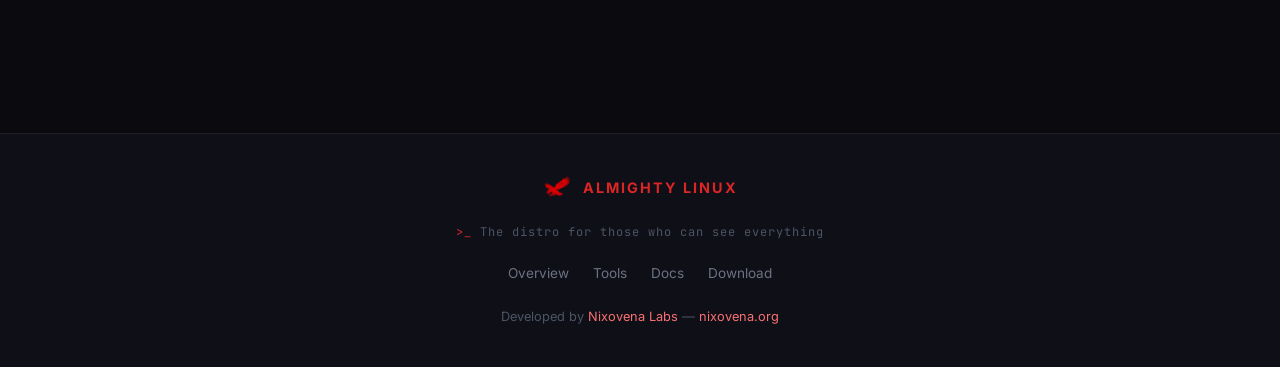
==== commit 1a006e8f: "Update" ====
--- a/docs.html
+++ b/docs.html
@@ -488,23 +488,11 @@
                     <div class="docs-section" id="basic-usage">
                         <h2>Basic Usage</h2>
                         <h3>Running Tools</h3>
-                        <p>All Almighty custom tools are installed in <code>/usr/local/bin</code> and can be invoked
-                            directly from the terminal:</p>
-                        <pre><code># Run a tool with --help for usage information
-5piderx --help
-osintripper --help
-wormtipede --help
-
-# Example: Scan a username across platforms
-osintripper -u targetuser
-
-# Example: Route traffic through Tor
-sudo anonroute start
-
-# Example: Clean forensic traces
-sudo anti-tr4ce</code></pre>
-
-
+                        <p>All Almighty tools are installed in <code>/usr/local/bin</code> and can be invoked
+                            directly from the terminal.</p>
+
+                        <p>The tools can also be accessed via the Menu - Almighty OSINT section. The tools are
+                            categorized.</p>
 
                         <h3>System Updates</h3>
                         <pre><code>sudo update </code></pre>
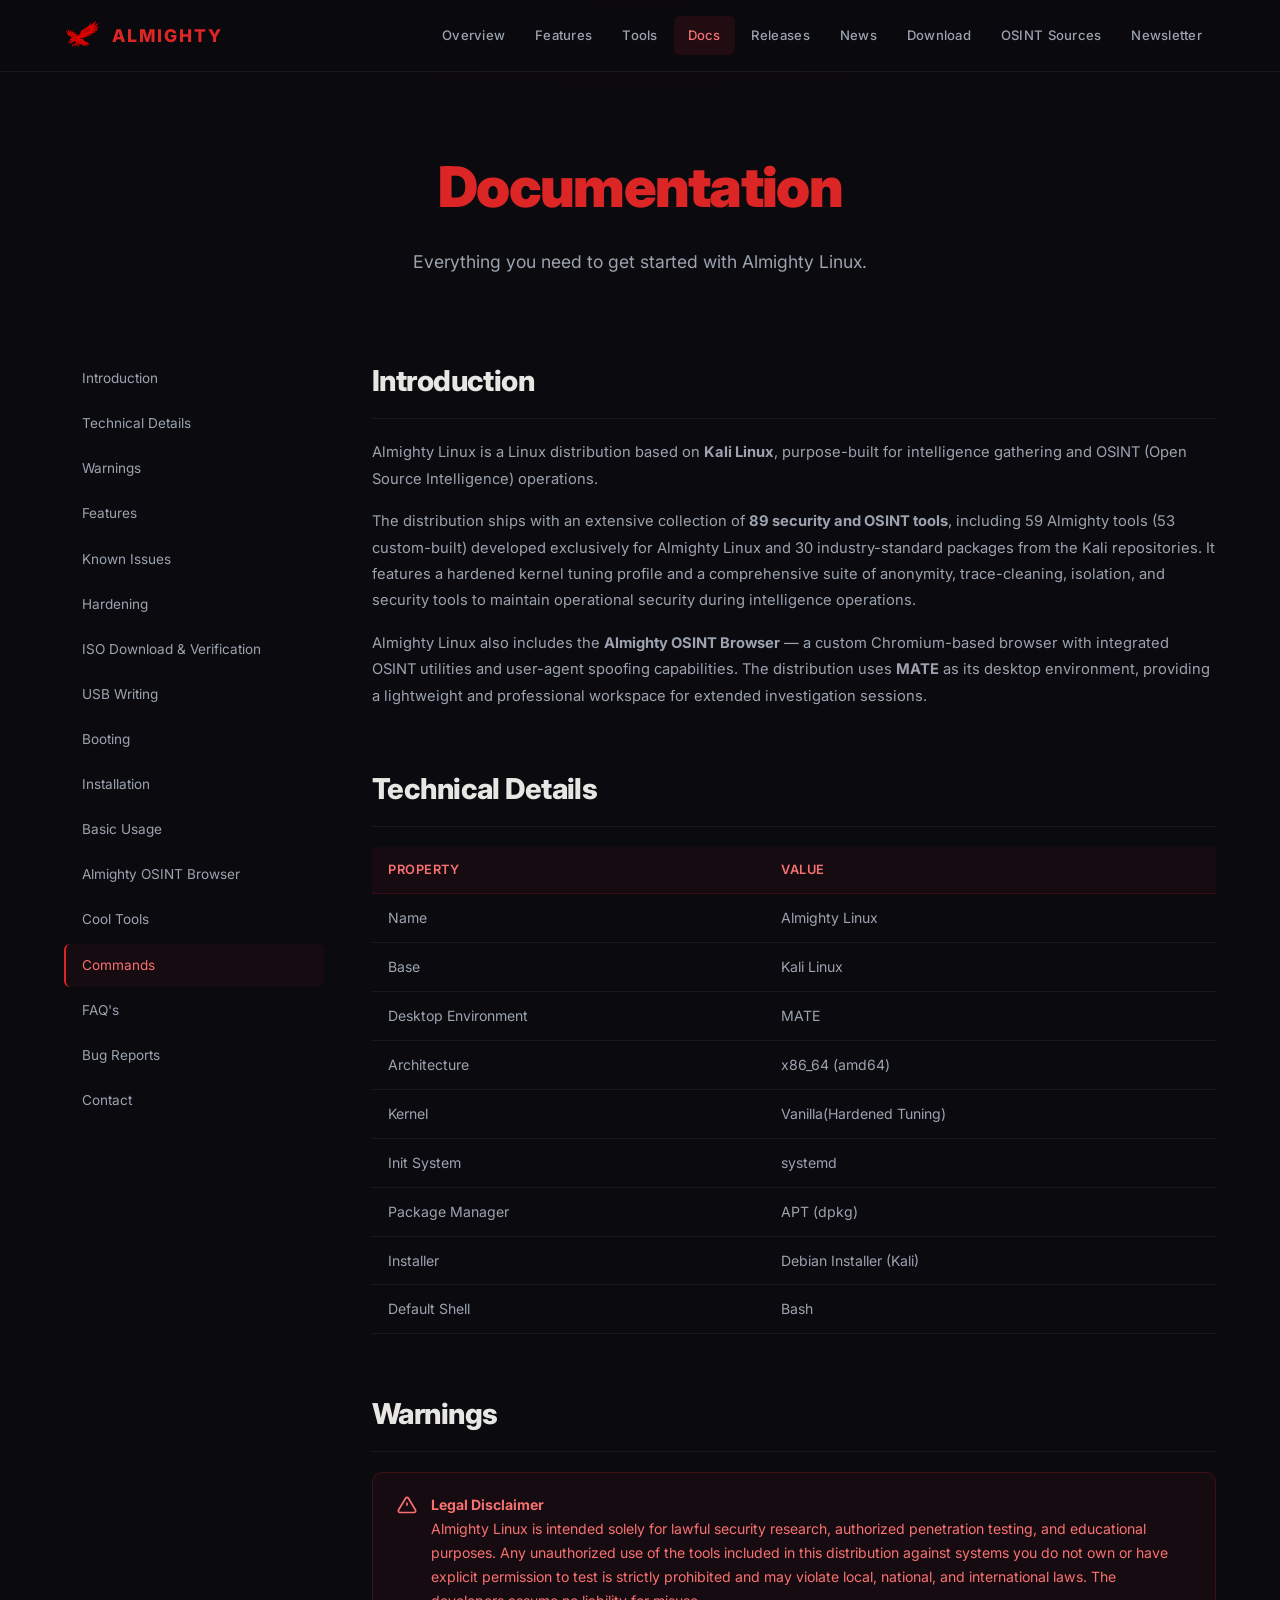
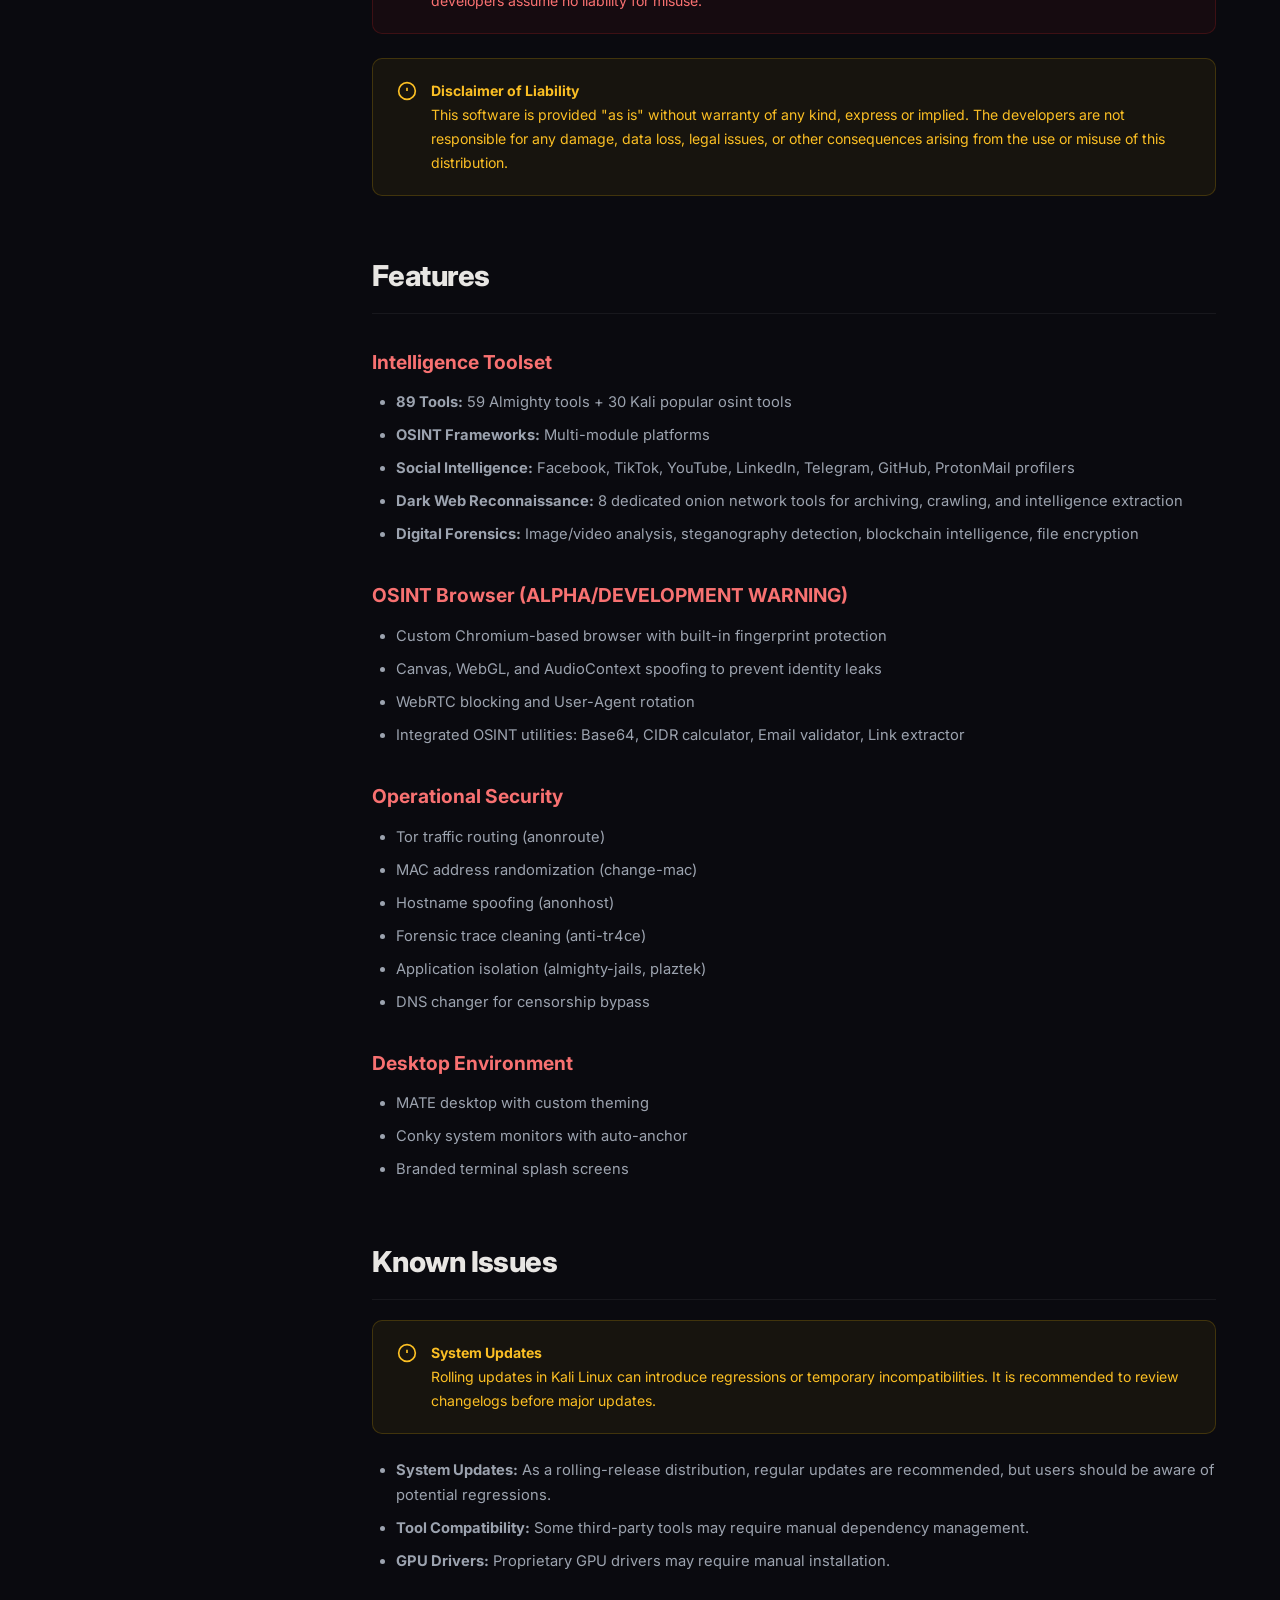
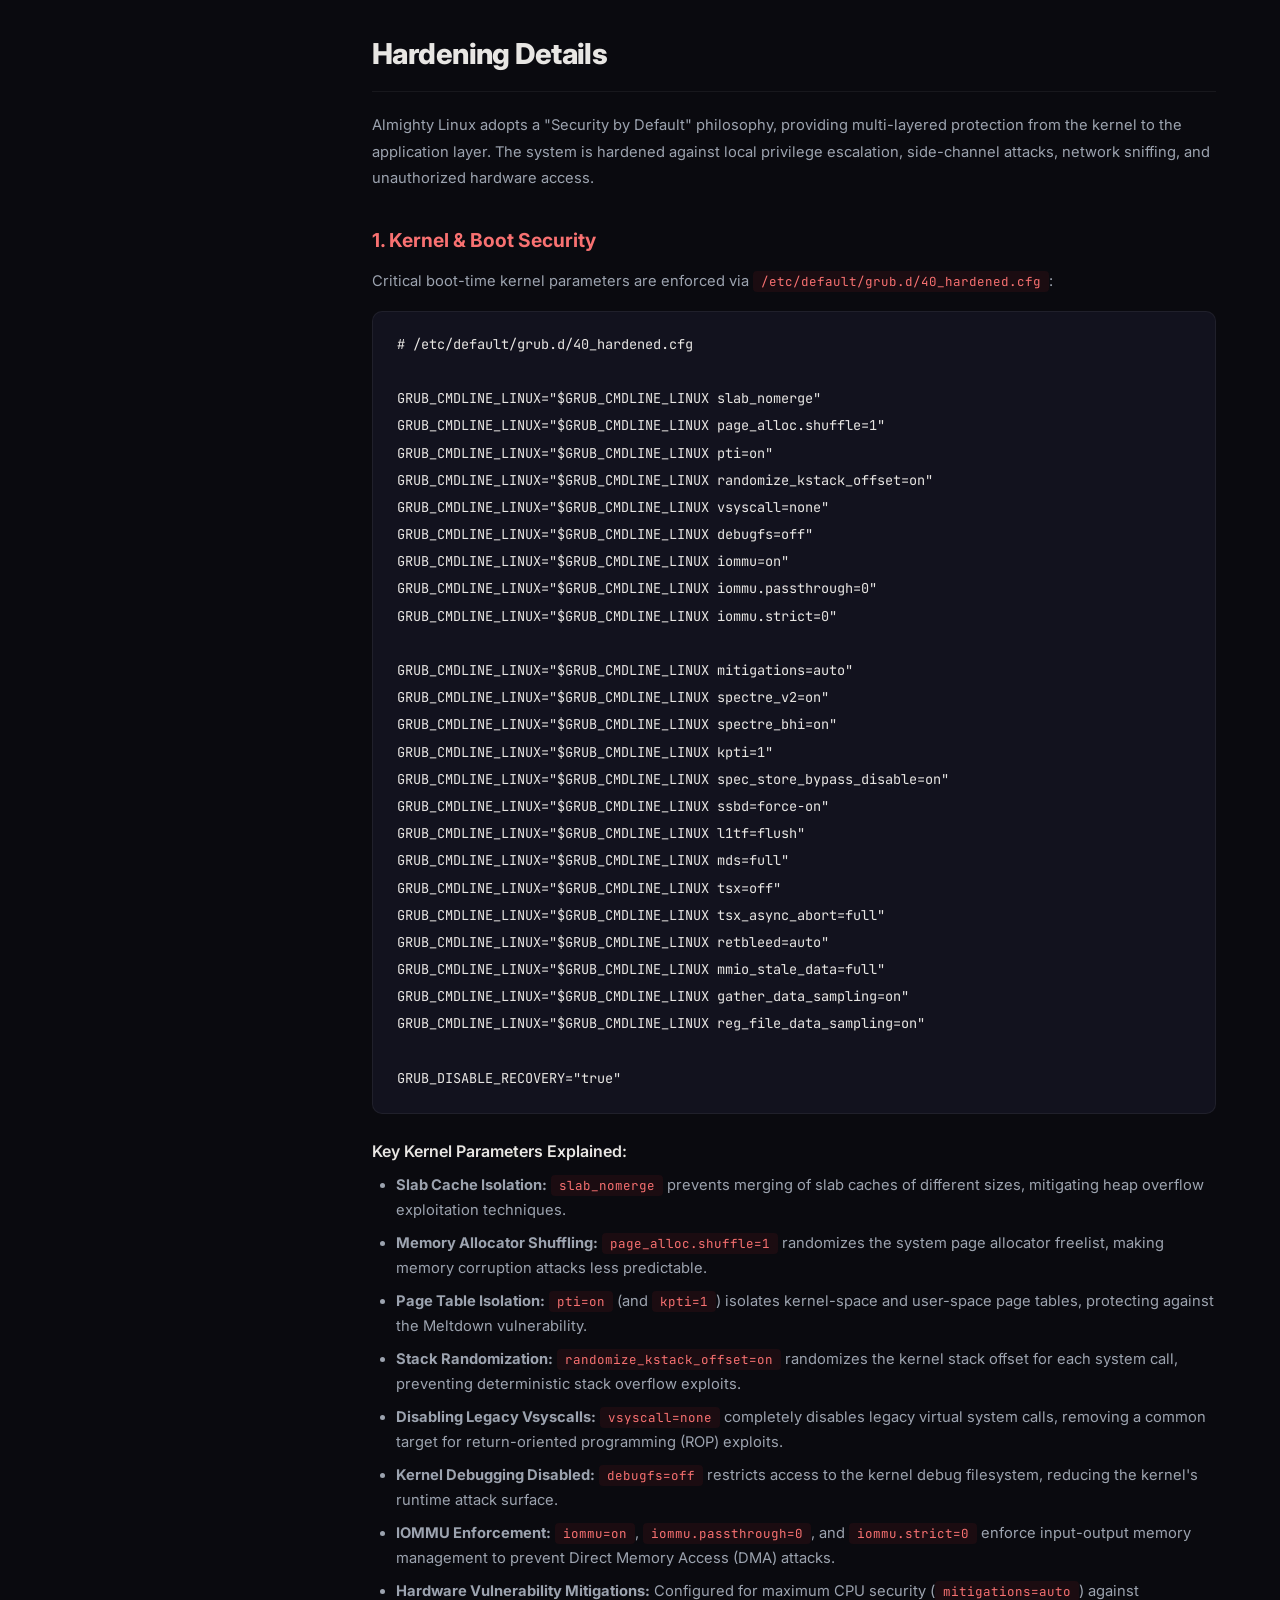
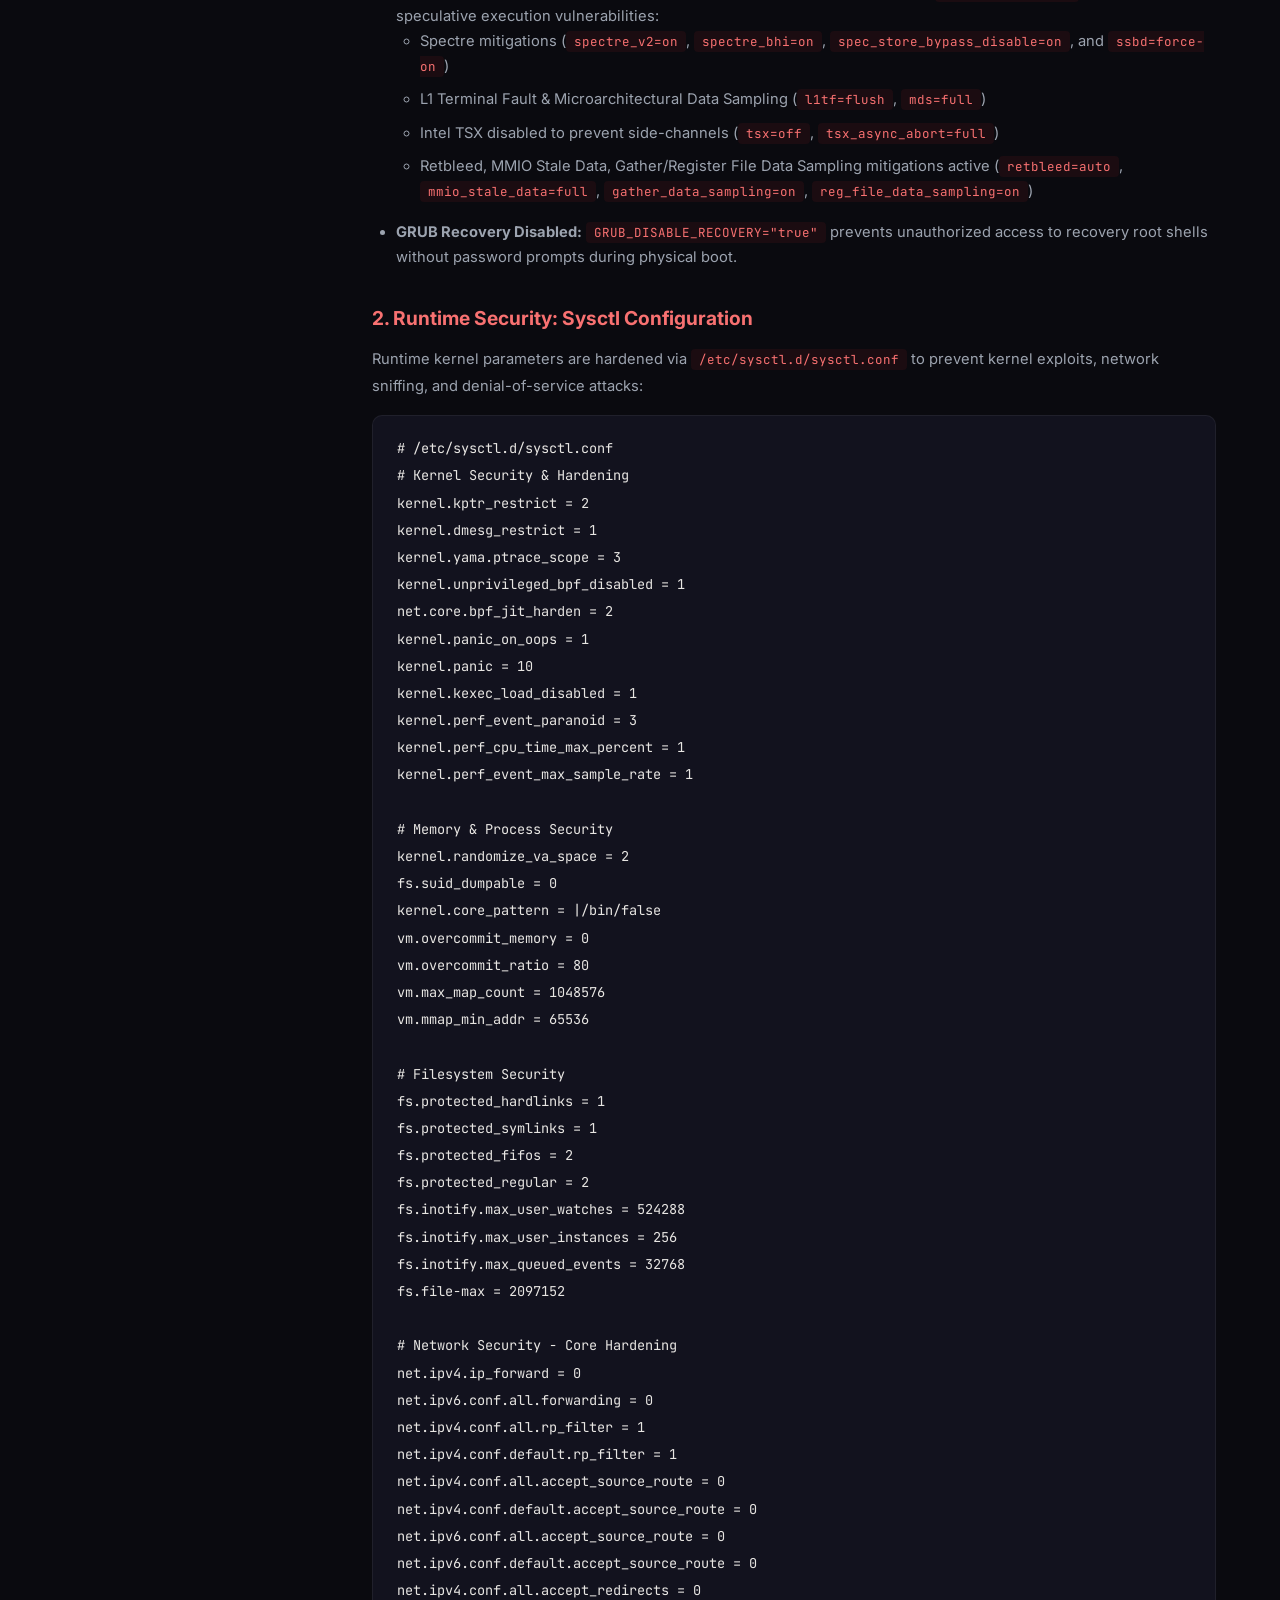
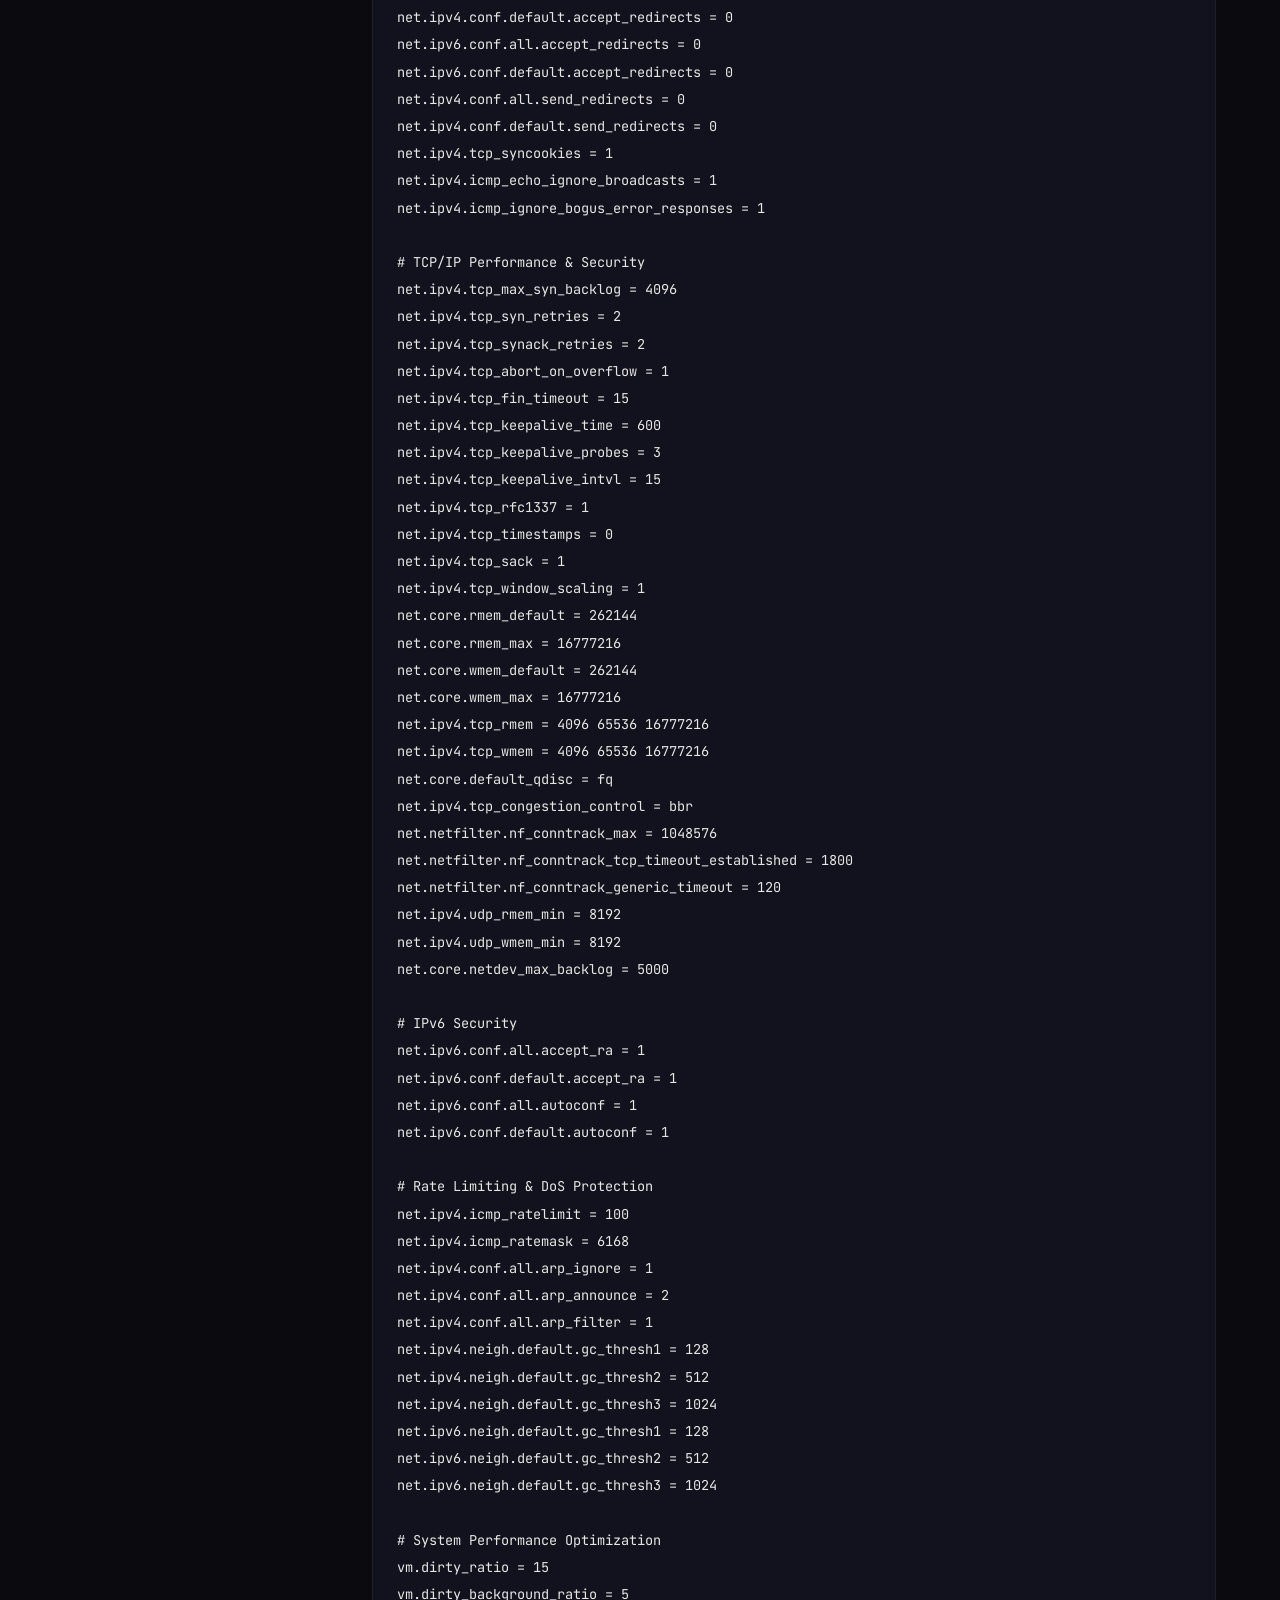
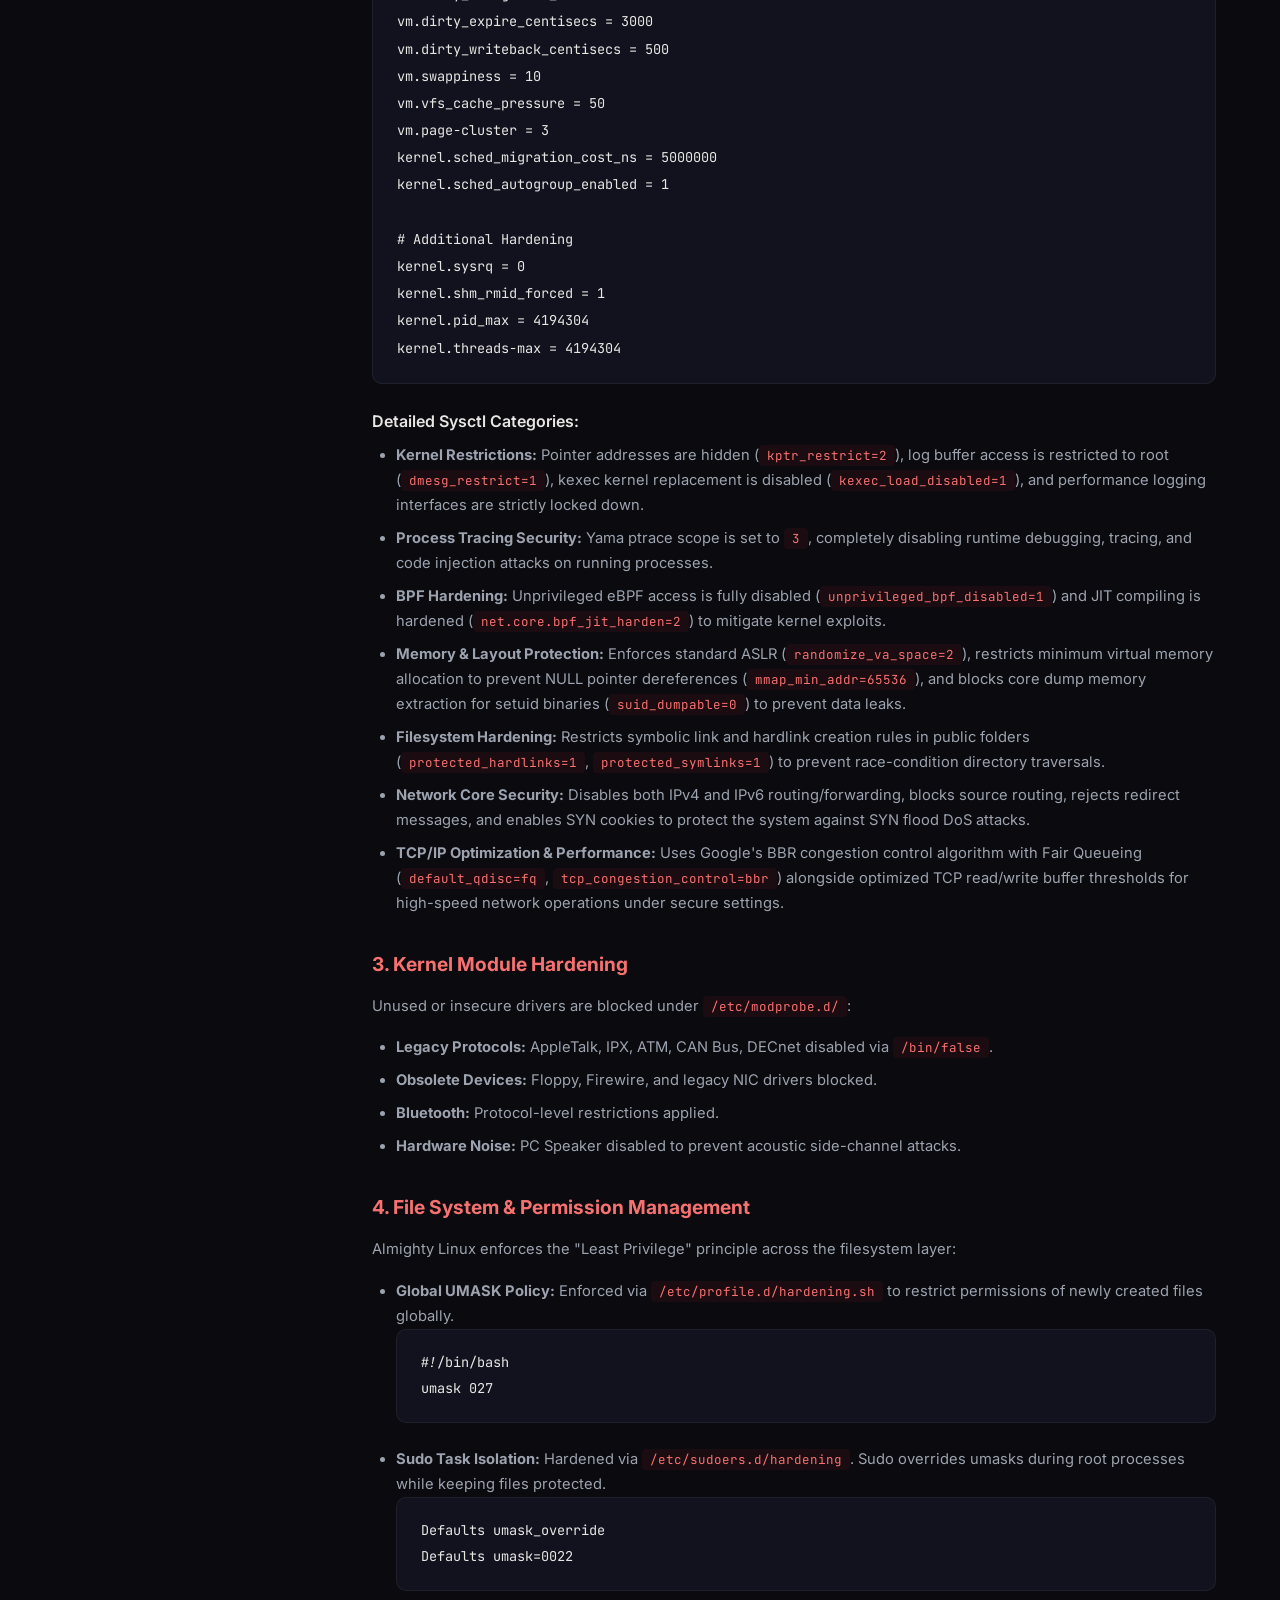
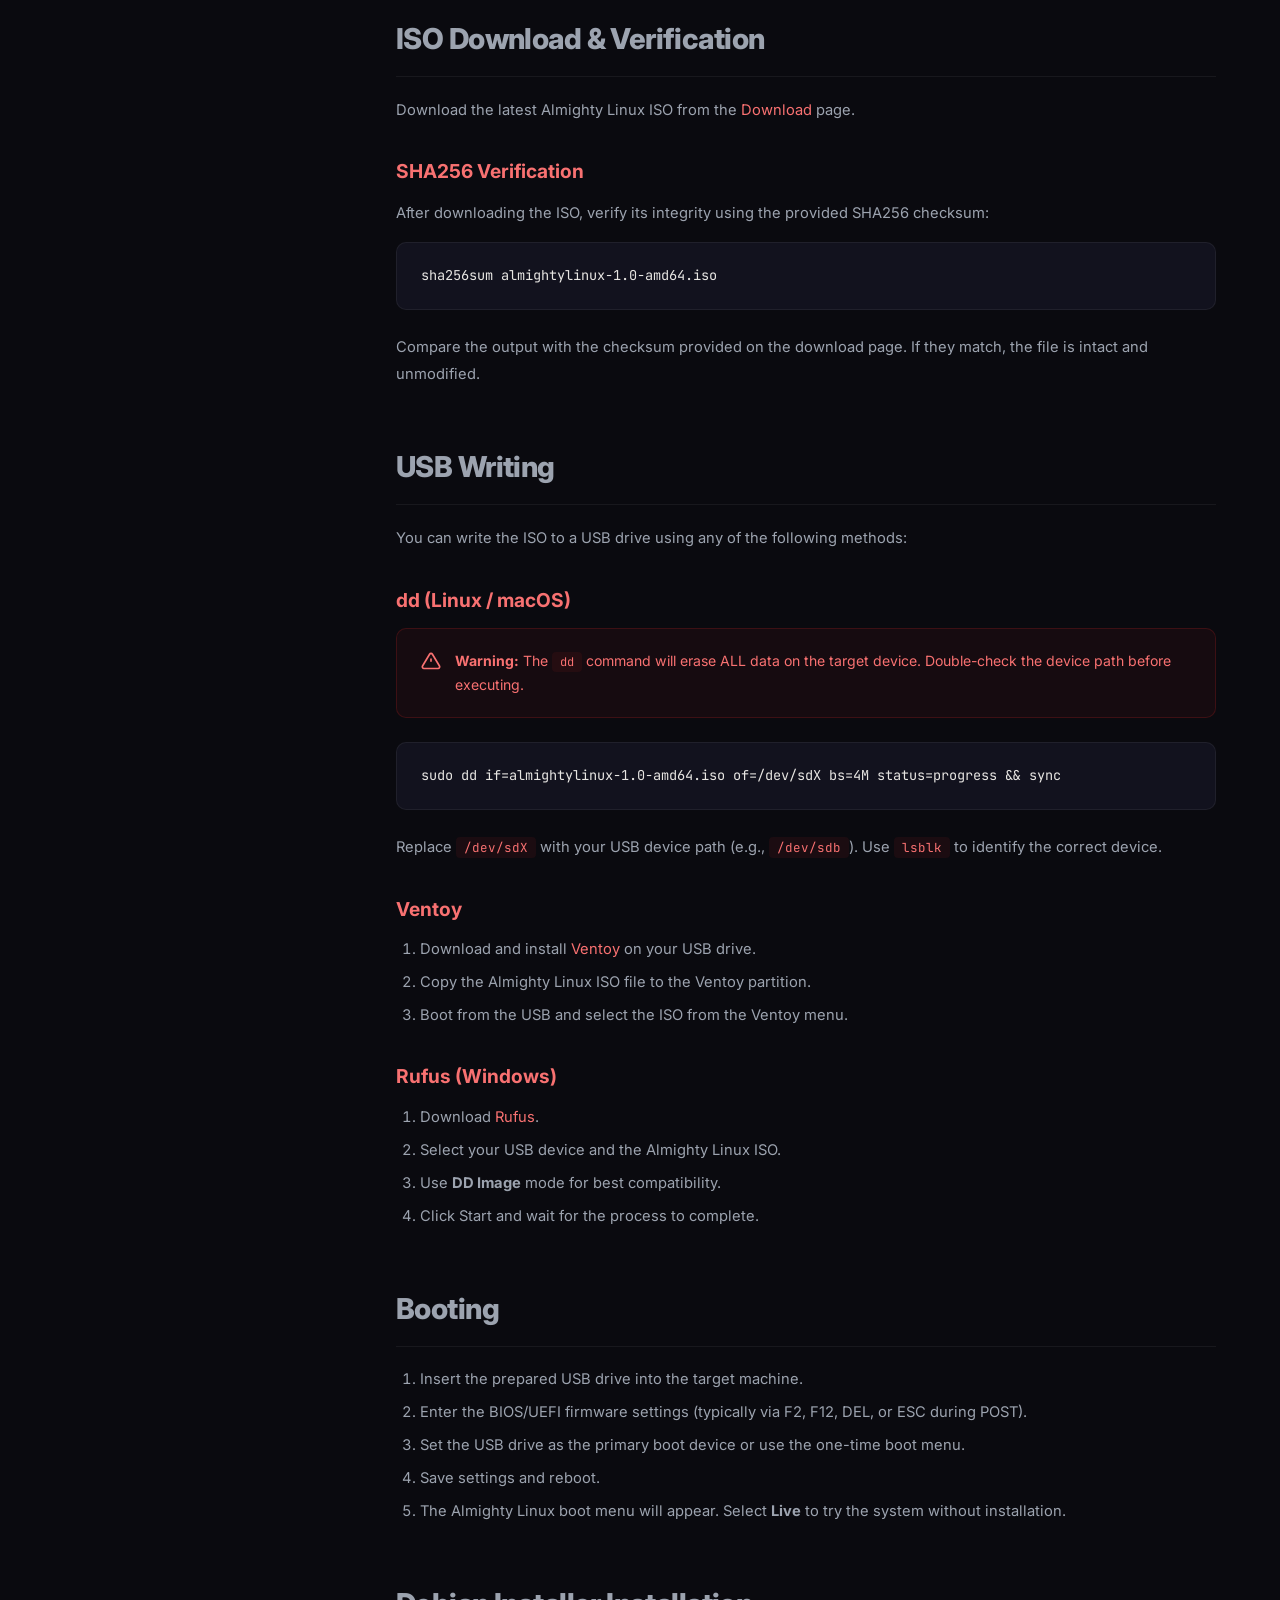
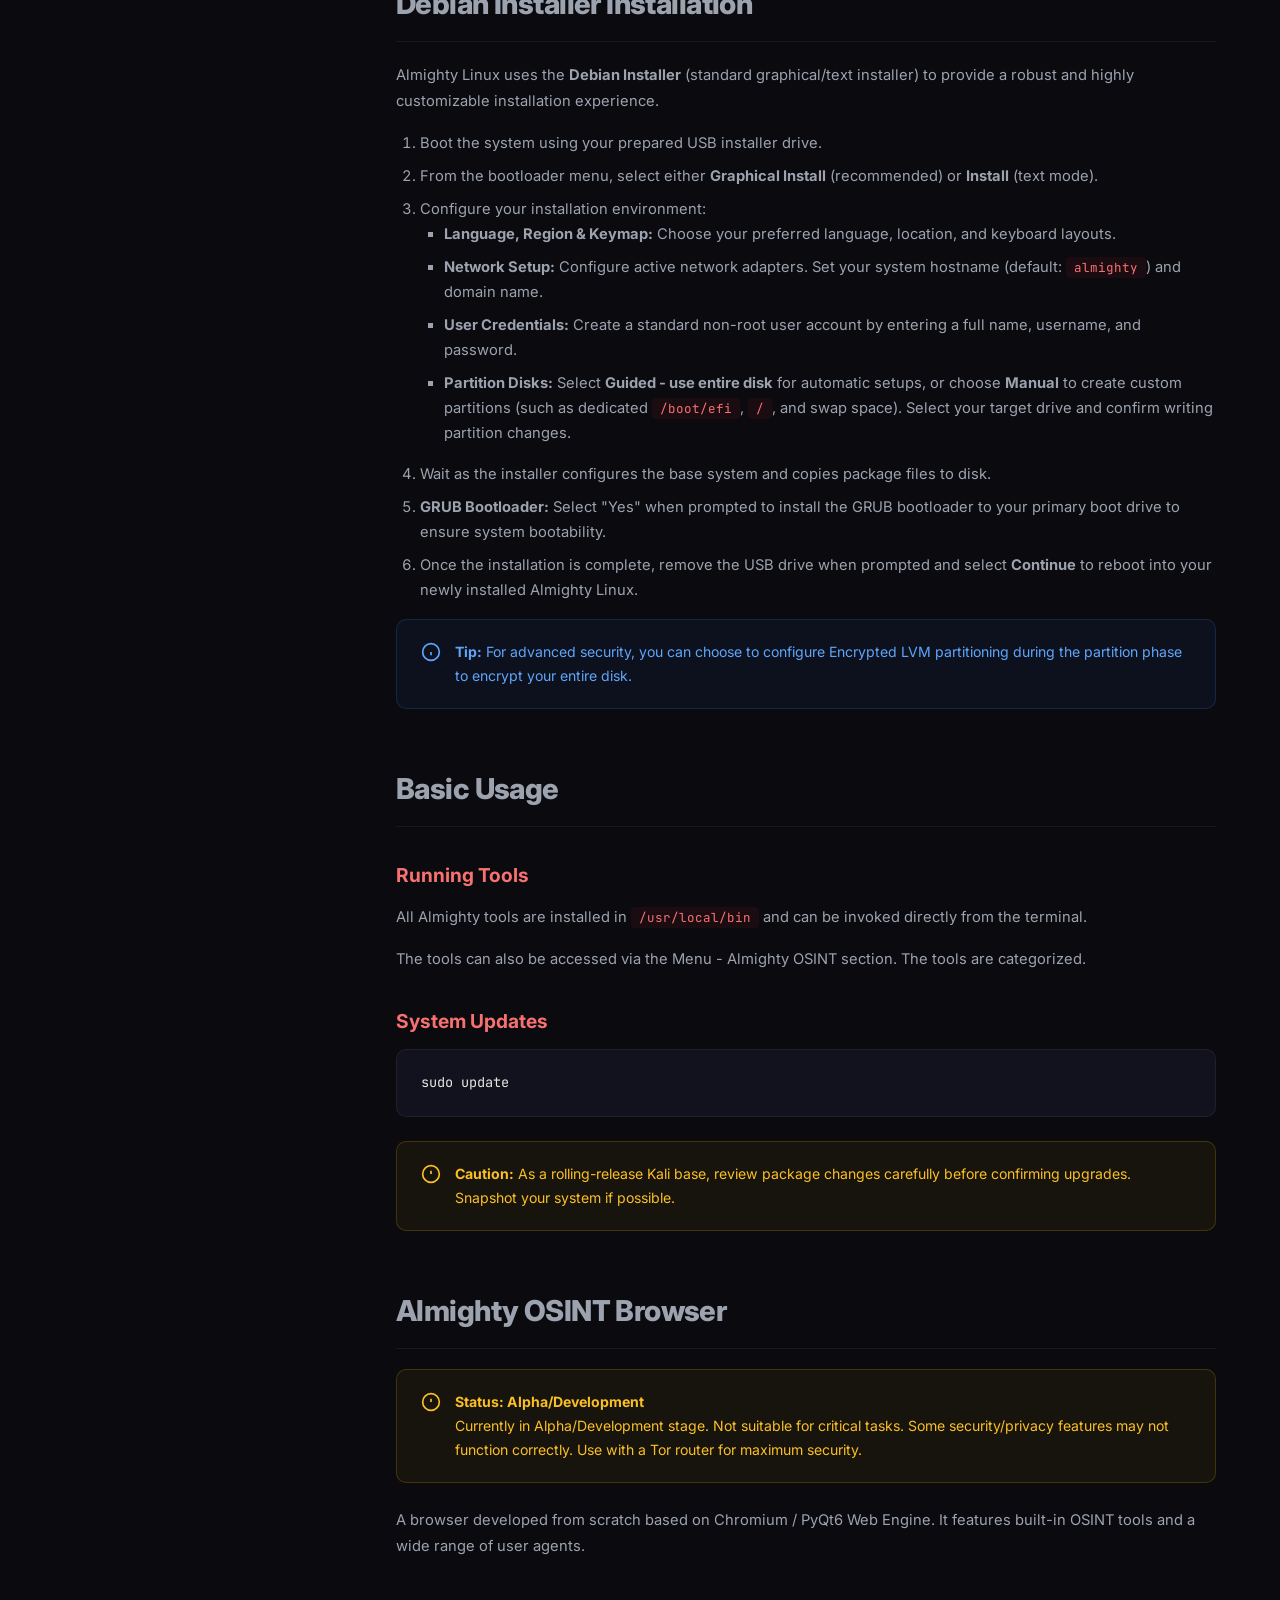
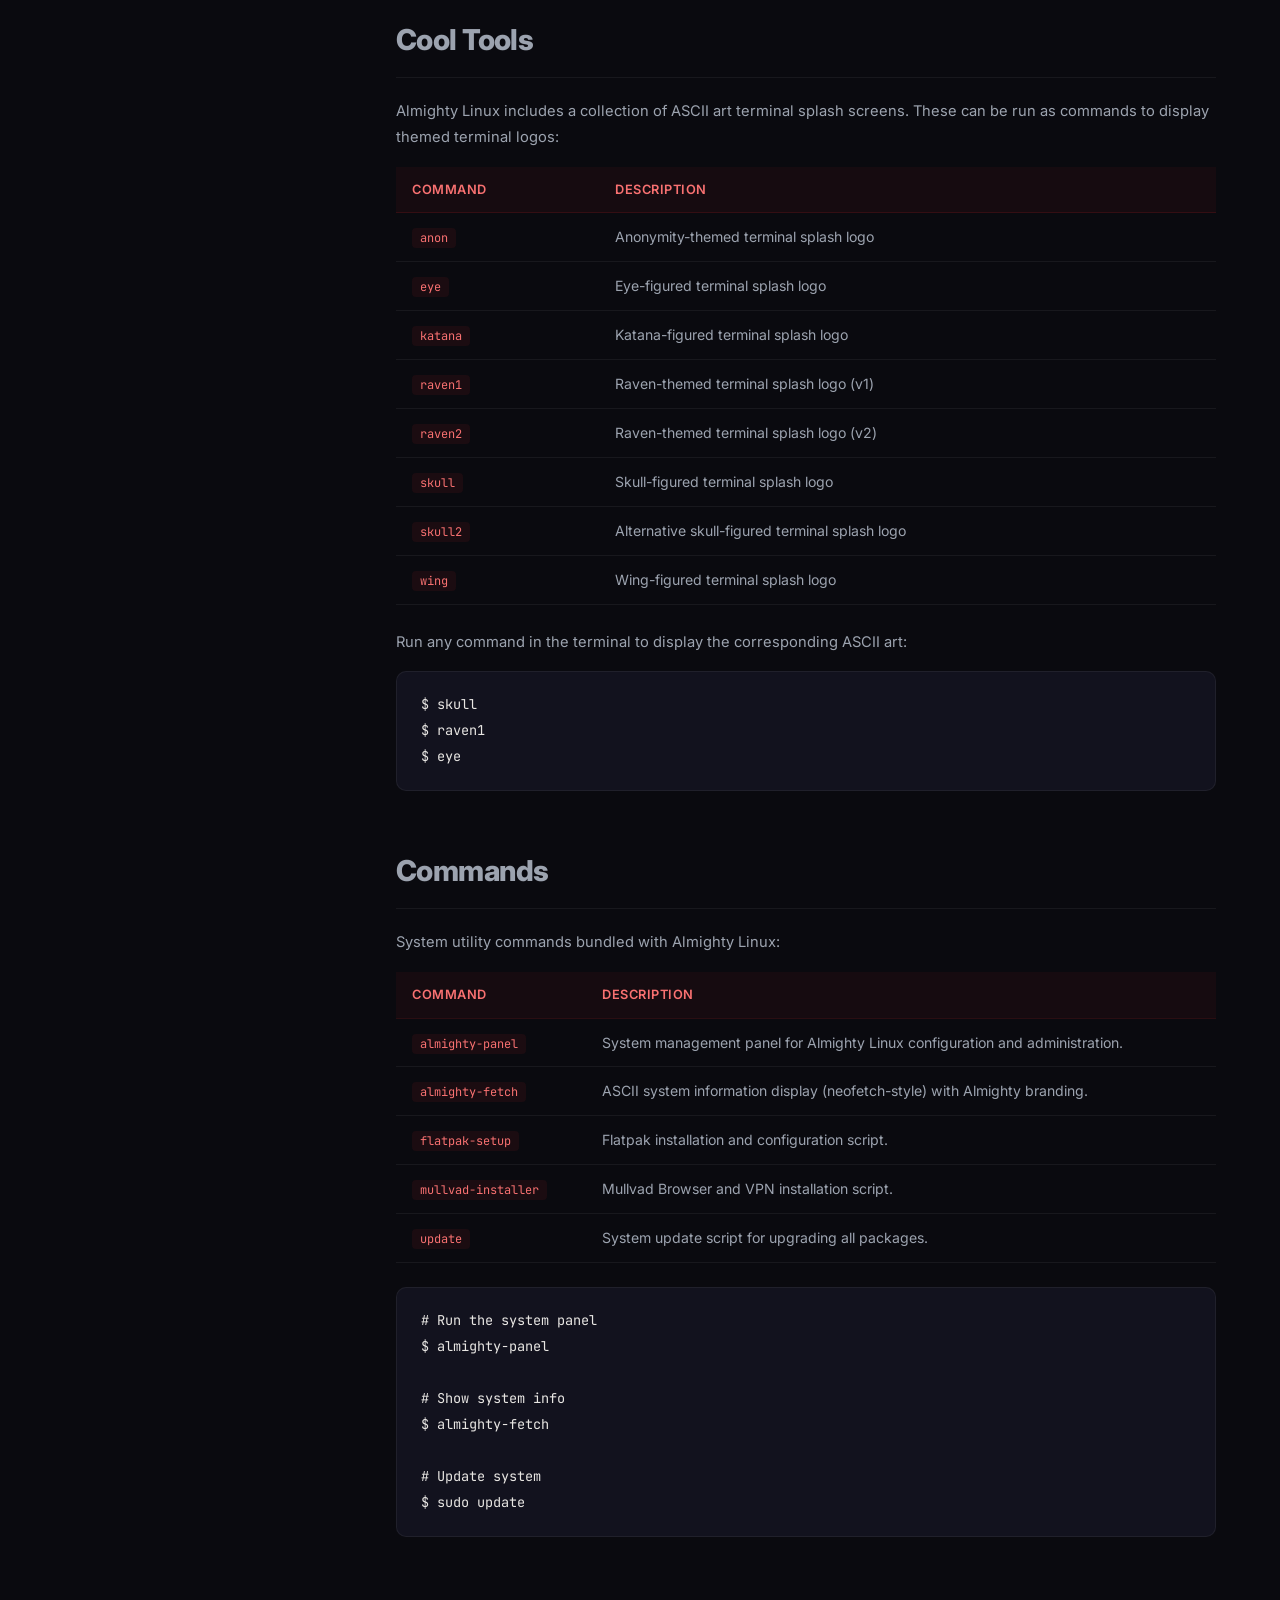
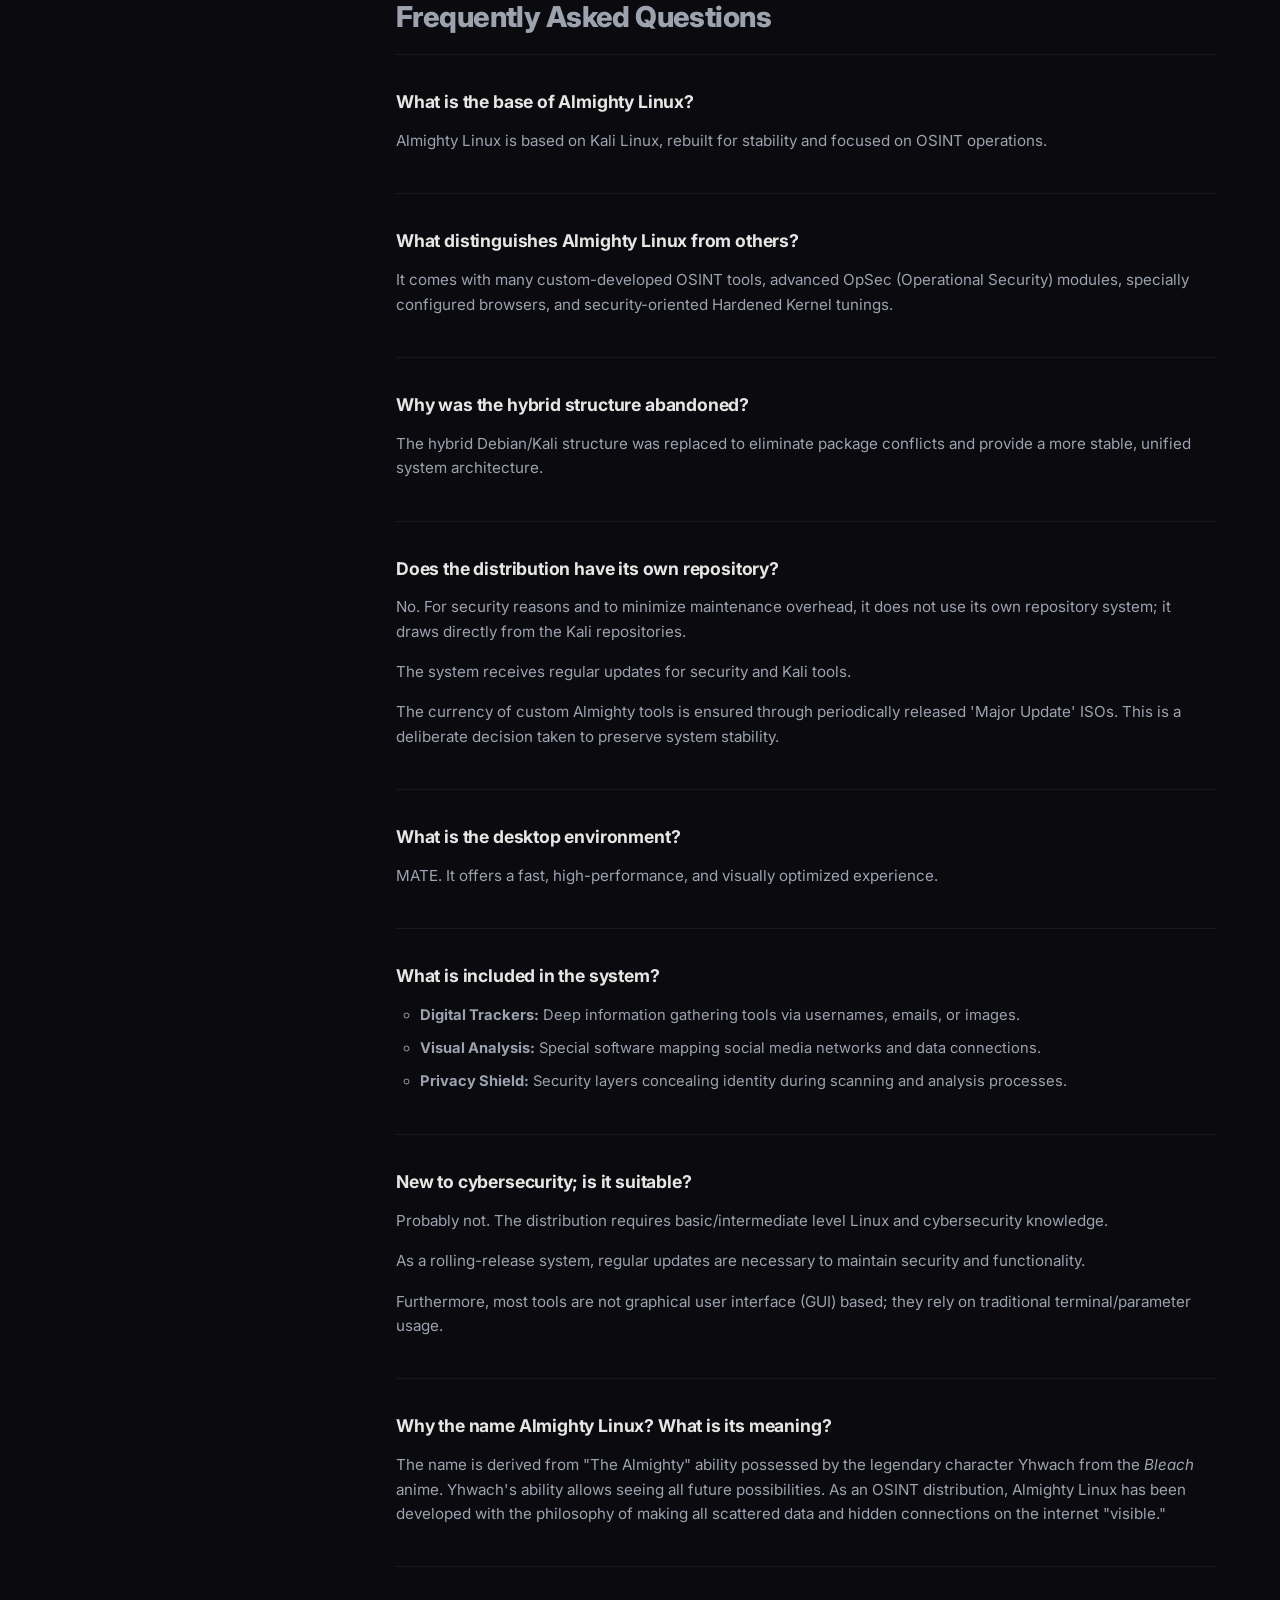
==== commit 6ad1e5b5: "update" ====
--- a/docs.html
+++ b/docs.html
@@ -78,13 +78,14 @@
                     <!-- Introduction -->
                     <div class="docs-section" id="introduction">
                         <h2>Introduction</h2>
-                        <p>Almighty Linux is a hybrid Linux distribution based on <strong>Debian Testing</strong> and
-                            <strong>Kali Linux</strong>, purpose-built for intelligence gathering and OSINT (Open Source
+                        <p>Almighty Linux is a Linux distribution based on <strong>Kali Linux</strong>, purpose-built
+                            for intelligence gathering and OSINT (Open Source
                             Intelligence) operations.
                         </p>
-                        <p>The distribution ships with an extensive collection of <strong>79 security and OSINT
-                                tools</strong>, including 58 custom-built scripts developed exclusively for Almighty
-                            Linux and 32 industry-standard packages from the Kali repositories. It features a hardened
+                        <p>The distribution ships with an extensive collection of <strong>89 security and OSINT
+                                tools</strong>, including 59 Almighty tools (53 custom-built) developed exclusively for
+                            Almighty
+                            Linux and 30 industry-standard packages from the Kali repositories. It features a hardened
                             kernel tuning profile and a comprehensive suite of anonymity, trace-cleaning, isolation, and
                             security tools to maintain operational security during intelligence operations.</p>
                         <p>Almighty Linux also includes the <strong>Almighty OSINT Browser</strong> — a custom
@@ -110,7 +111,7 @@
                                 </tr>
                                 <tr>
                                     <td>Base</td>
-                                    <td>Debian Testing / Kali Linux (Hybrid)</td>
+                                    <td>Kali Linux</td>
                                 </tr>
                                 <tr>
                                     <td>Desktop Environment</td>
@@ -134,7 +135,7 @@
                                 </tr>
                                 <tr>
                                     <td>Installer</td>
-                                    <td>Calamares</td>
+                                    <td>Debian Installer (Kali)</td>
                                 </tr>
                                 <tr>
                                     <td>Default Shell</td>
@@ -187,7 +188,7 @@
                         <h2>Features</h2>
                         <h3>Intelligence Toolset</h3>
                         <ul>
-                            <li><strong>79 Tools:</strong> 58 custom Almighty tools + 21 Kali popular osint tools
+                            <li><strong>89 Tools:</strong> 59 Almighty tools + 30 Kali popular osint tools
                             </li>
                             <li><strong>OSINT Frameworks:</strong> Multi-module platforms</li>
                             <li><strong>Social Intelligence:</strong> Facebook, TikTok, YouTube, LinkedIn, Telegram,
@@ -237,39 +238,19 @@
                                 <line x1="12" y1="16" x2="12.01" y2="16" />
                             </svg>
                             <div>
-                                <strong>Hybrid Distribution Conflicts</strong><br>
-                                As a hybrid distribution combining Debian Testing and Kali Linux repositories, package
-                                conflicts may occur. Some packages from different repositories may have version
-                                mismatches or dependency conflicts. Advanced package management knowledge is
-                                recommended.
-                            </div>
-                        </div>
-
-                        <div class="info-box warning">
-                            <svg width="20" height="20" viewBox="0 0 24 24" fill="none" stroke="currentColor"
-                                stroke-width="2">
-                                <circle cx="12" cy="12" r="10" />
-                                <line x1="12" y1="8" x2="12" y2="12" />
-                                <line x1="12" y1="16" x2="12.01" y2="16" />
-                            </svg>
-                            <div>
-                                <strong>Testing Base Instability</strong><br>
-                                Since Almighty Linux is based on Debian Testing, the system may experience breakages
-                                during updates. Rolling updates can introduce regressions or temporary
+                                <strong>System Updates</strong><br>
+                                Rolling updates in Kali Linux can introduce regressions or temporary
                                 incompatibilities. It is recommended to review changelogs before major updates.
                             </div>
                         </div>
 
                         <ul>
-                            <li><strong>Repository Conflicts:</strong> Kali and Debian Testing packages may occasionally
-                                conflict during <code>apt upgrade</code>. Pin priorities are configured, but manual
-                                resolution may be needed.</li>
-                            <li><strong>Tool Compatibility:</strong> Some third-party tools may have dependency issues
-                                due to the hybrid package base.</li>
-                            <li><strong>Kernel Updates:</strong> Custom kernel parameters in GRUB may need to be
-                                re-applied after kernel updates.</li>
-                            <li><strong>GPU Drivers:</strong> Proprietary GPU drivers may require manual installation
-                                due to the Testing base.</li>
+                            <li><strong>System Updates:</strong> As a rolling-release distribution, regular updates are
+                                recommended, but users should be aware of potential regressions.</li>
+                            <li><strong>Tool Compatibility:</strong> Some third-party tools may require manual
+                                dependency management.</li>
+                            <li><strong>GPU Drivers:</strong> Proprietary GPU drivers may require manual installation.
+                            </li>
                         </ul>
                     </div>
 
@@ -277,353 +258,529 @@
                     <div class="docs-section" id="hardening">
                         <h2>Hardening Details</h2>
                         <p>Almighty Linux adopts a "Security by Default" philosophy, providing multi-layered protection
-                            from the kernel to the application layer.</p>
+                            from the kernel to the application layer. The system is hardened against local privilege
+                            escalation, side-channel attacks, network sniffing, and unauthorized hardware access.</p>
 
                         <h3>1. Kernel & Boot Security</h3>
-                        <p>Critical parameters injected via <code>/etc/default/grub.d/40_hardened.cfg</code>:</p>
+                        <p>Critical boot-time kernel parameters are enforced via
+                            <code>/etc/default/grub.d/40_hardened.cfg</code>:</p>
+                        <pre><code># /etc/default/grub.d/40_hardened.cfg
+
+GRUB_CMDLINE_LINUX="$GRUB_CMDLINE_LINUX slab_nomerge"
+GRUB_CMDLINE_LINUX="$GRUB_CMDLINE_LINUX page_alloc.shuffle=1"
+GRUB_CMDLINE_LINUX="$GRUB_CMDLINE_LINUX pti=on"
+GRUB_CMDLINE_LINUX="$GRUB_CMDLINE_LINUX randomize_kstack_offset=on"
+GRUB_CMDLINE_LINUX="$GRUB_CMDLINE_LINUX vsyscall=none"
+GRUB_CMDLINE_LINUX="$GRUB_CMDLINE_LINUX debugfs=off"
+GRUB_CMDLINE_LINUX="$GRUB_CMDLINE_LINUX iommu=on"
+GRUB_CMDLINE_LINUX="$GRUB_CMDLINE_LINUX iommu.passthrough=0"
+GRUB_CMDLINE_LINUX="$GRUB_CMDLINE_LINUX iommu.strict=0"
+
+GRUB_CMDLINE_LINUX="$GRUB_CMDLINE_LINUX mitigations=auto"
+GRUB_CMDLINE_LINUX="$GRUB_CMDLINE_LINUX spectre_v2=on"
+GRUB_CMDLINE_LINUX="$GRUB_CMDLINE_LINUX spectre_bhi=on"
+GRUB_CMDLINE_LINUX="$GRUB_CMDLINE_LINUX kpti=1"
+GRUB_CMDLINE_LINUX="$GRUB_CMDLINE_LINUX spec_store_bypass_disable=on"
+GRUB_CMDLINE_LINUX="$GRUB_CMDLINE_LINUX ssbd=force-on"
+GRUB_CMDLINE_LINUX="$GRUB_CMDLINE_LINUX l1tf=flush"
+GRUB_CMDLINE_LINUX="$GRUB_CMDLINE_LINUX mds=full"
+GRUB_CMDLINE_LINUX="$GRUB_CMDLINE_LINUX tsx=off"
+GRUB_CMDLINE_LINUX="$GRUB_CMDLINE_LINUX tsx_async_abort=full"
+GRUB_CMDLINE_LINUX="$GRUB_CMDLINE_LINUX retbleed=auto"
+GRUB_CMDLINE_LINUX="$GRUB_CMDLINE_LINUX mmio_stale_data=full"
+GRUB_CMDLINE_LINUX="$GRUB_CMDLINE_LINUX gather_data_sampling=on"
+GRUB_CMDLINE_LINUX="$GRUB_CMDLINE_LINUX reg_file_data_sampling=on"
+
+GRUB_DISABLE_RECOVERY="true"</code></pre>
+
+                        <h4>Key Kernel Parameters Explained:</h4>
                         <ul>
-                            <li><strong>Memory Sanitization:</strong> <code>init_on_alloc=1</code> and
-                                <code>init_on_free=1</code> — memory is zeroed on allocation and deallocation,
-                                preventing use-after-free attacks.
+                            <li><strong>Slab Cache Isolation:</strong> <code>slab_nomerge</code> prevents merging of
+                                slab caches of different sizes, mitigating heap overflow exploitation techniques.</li>
+                            <li><strong>Memory Allocator Shuffling:</strong> <code>page_alloc.shuffle=1</code>
+                                randomizes the system page allocator freelist, making memory corruption attacks less
+                                predictable.</li>
+                            <li><strong>Page Table Isolation:</strong> <code>pti=on</code> (and <code>kpti=1</code>)
+                                isolates kernel-space and user-space page tables, protecting against the Meltdown
+                                vulnerability.</li>
+                            <li><strong>Stack Randomization:</strong> <code>randomize_kstack_offset=on</code> randomizes
+                                the kernel stack offset for each system call, preventing deterministic stack overflow
+                                exploits.</li>
+                            <li><strong>Disabling Legacy Vsyscalls:</strong> <code>vsyscall=none</code> completely
+                                disables legacy virtual system calls, removing a common target for return-oriented
+                                programming (ROP) exploits.</li>
+                            <li><strong>Kernel Debugging Disabled:</strong> <code>debugfs=off</code> restricts access to
+                                the kernel debug filesystem, reducing the kernel's runtime attack surface.</li>
+                            <li><strong>IOMMU Enforcement:</strong> <code>iommu=on</code>,
+                                <code>iommu.passthrough=0</code>, and <code>iommu.strict=0</code> enforce input-output
+                                memory management to prevent Direct Memory Access (DMA) attacks.</li>
+                            <li><strong>Hardware Vulnerability Mitigations:</strong> Configured for maximum CPU security
+                                (<code>mitigations=auto</code>) against speculative execution vulnerabilities:
+                                <ul>
+                                    <li>Spectre mitigations (<code>spectre_v2=on</code>, <code>spectre_bhi=on</code>,
+                                        <code>spec_store_bypass_disable=on</code>, and <code>ssbd=force-on</code>)</li>
+                                    <li>L1 Terminal Fault & Microarchitectural Data Sampling (<code>l1tf=flush</code>,
+                                        <code>mds=full</code>)</li>
+                                    <li>Intel TSX disabled to prevent side-channels (<code>tsx=off</code>,
+                                        <code>tsx_async_abort=full</code>)</li>
+                                    <li>Retbleed, MMIO Stale Data, Gather/Register File Data Sampling mitigations active
+                                        (<code>retbleed=auto</code>, <code>mmio_stale_data=full</code>,
+                                        <code>gather_data_sampling=on</code>, <code>reg_file_data_sampling=on</code>)
+                                    </li>
+                                </ul>
                             </li>
-                            <li><strong>ASLR & Stack Protection:</strong> <code>page_alloc.shuffle=1</code> and
-                                <code>randomize_kstack_offset=on</code> — memory layout is randomized.
-                            </li>
-                            <li><strong>Side-Channel Protection:</strong> <code>mitigations=full</code> — maximum
-                                patches against Spectre, Meltdown, L1TF, MDS, and related CPU vulnerabilities.</li>
-                            <li><strong>Debug Blocking:</strong> <code>debugfs=off</code> — kernel debug filesystem
-                                access disabled.</li>
-                            <li><strong>Physical Security:</strong> <code>rd.shell=0</code> and
-                                <code>rd.emergency=halt</code> — emergency shell access on boot failure is blocked;
-                                system halts instead.
-                            </li>
+                            <li><strong>GRUB Recovery Disabled:</strong> <code>GRUB_DISABLE_RECOVERY="true"</code>
+                                prevents unauthorized access to recovery root shells without password prompts during
+                                physical boot.</li>
                         </ul>
 
-                        <h3>2. Runtime Security: Sysctl</h3>
-                        <p>The <code>/etc/sysctl.d/sysctl.conf</code> file fundamentally modifies kernel runtime
-                            behavior:</p>
+                        <h3>2. Runtime Security: Sysctl Configuration</h3>
+                        <p>Runtime kernel parameters are hardened via <code>/etc/sysctl.d/sysctl.conf</code> to prevent
+                            kernel exploits, network sniffing, and denial-of-service attacks:</p>
+                        <pre><code># /etc/sysctl.d/sysctl.conf
+# Kernel Security & Hardening
+kernel.kptr_restrict = 2
+kernel.dmesg_restrict = 1
+kernel.yama.ptrace_scope = 3
+kernel.unprivileged_bpf_disabled = 1
+net.core.bpf_jit_harden = 2
+kernel.panic_on_oops = 1
+kernel.panic = 10
+kernel.kexec_load_disabled = 1
+kernel.perf_event_paranoid = 3
+kernel.perf_cpu_time_max_percent = 1
+kernel.perf_event_max_sample_rate = 1
+
+# Memory & Process Security
+kernel.randomize_va_space = 2
+fs.suid_dumpable = 0
+kernel.core_pattern = |/bin/false
+vm.overcommit_memory = 0
+vm.overcommit_ratio = 80
+vm.max_map_count = 1048576
+vm.mmap_min_addr = 65536
+
+# Filesystem Security
+fs.protected_hardlinks = 1
+fs.protected_symlinks = 1
+fs.protected_fifos = 2
+fs.protected_regular = 2
+fs.inotify.max_user_watches = 524288
+fs.inotify.max_user_instances = 256
+fs.inotify.max_queued_events = 32768
+fs.file-max = 2097152
+
+# Network Security - Core Hardening
+net.ipv4.ip_forward = 0
+net.ipv6.conf.all.forwarding = 0
+net.ipv4.conf.all.rp_filter = 1
+net.ipv4.conf.default.rp_filter = 1
+net.ipv4.conf.all.accept_source_route = 0
+net.ipv4.conf.default.accept_source_route = 0
+net.ipv6.conf.all.accept_source_route = 0
+net.ipv6.conf.default.accept_source_route = 0
+net.ipv4.conf.all.accept_redirects = 0
+net.ipv4.conf.default.accept_redirects = 0
+net.ipv6.conf.all.accept_redirects = 0
+net.ipv6.conf.default.accept_redirects = 0
+net.ipv4.conf.all.send_redirects = 0
+net.ipv4.conf.default.send_redirects = 0
+net.ipv4.tcp_syncookies = 1
+net.ipv4.icmp_echo_ignore_broadcasts = 1
+net.ipv4.icmp_ignore_bogus_error_responses = 1
+
+# TCP/IP Performance & Security
+net.ipv4.tcp_max_syn_backlog = 4096
+net.ipv4.tcp_syn_retries = 2
+net.ipv4.tcp_synack_retries = 2
+net.ipv4.tcp_abort_on_overflow = 1
+net.ipv4.tcp_fin_timeout = 15
+net.ipv4.tcp_keepalive_time = 600
+net.ipv4.tcp_keepalive_probes = 3
+net.ipv4.tcp_keepalive_intvl = 15
+net.ipv4.tcp_rfc1337 = 1
+net.ipv4.tcp_timestamps = 0
+net.ipv4.tcp_sack = 1
+net.ipv4.tcp_window_scaling = 1
+net.core.rmem_default = 262144
+net.core.rmem_max = 16777216
+net.core.wmem_default = 262144
+net.core.wmem_max = 16777216
+net.ipv4.tcp_rmem = 4096 65536 16777216
+net.ipv4.tcp_wmem = 4096 65536 16777216
+net.core.default_qdisc = fq
+net.ipv4.tcp_congestion_control = bbr
+net.netfilter.nf_conntrack_max = 1048576
+net.netfilter.nf_conntrack_tcp_timeout_established = 1800
+net.netfilter.nf_conntrack_generic_timeout = 120
+net.ipv4.udp_rmem_min = 8192
+net.ipv4.udp_wmem_min = 8192
+net.core.netdev_max_backlog = 5000
+
+# IPv6 Security
+net.ipv6.conf.all.accept_ra = 1
+net.ipv6.conf.default.accept_ra = 1
+net.ipv6.conf.all.autoconf = 1
+net.ipv6.conf.default.autoconf = 1
+
+# Rate Limiting & DoS Protection
+net.ipv4.icmp_ratelimit = 100
+net.ipv4.icmp_ratemask = 6168
+net.ipv4.conf.all.arp_ignore = 1
+net.ipv4.conf.all.arp_announce = 2
+net.ipv4.conf.all.arp_filter = 1
+net.ipv4.neigh.default.gc_thresh1 = 128
+net.ipv4.neigh.default.gc_thresh2 = 512
+net.ipv4.neigh.default.gc_thresh3 = 1024
+net.ipv6.neigh.default.gc_thresh1 = 128
+net.ipv6.neigh.default.gc_thresh2 = 512
+net.ipv6.neigh.default.gc_thresh3 = 1024
+
+# System Performance Optimization
+vm.dirty_ratio = 15
+vm.dirty_background_ratio = 5
+vm.dirty_expire_centisecs = 3000
+vm.dirty_writeback_centisecs = 500
+vm.swappiness = 10
+vm.vfs_cache_pressure = 50
+vm.page-cluster = 3
+kernel.sched_migration_cost_ns = 5000000
+kernel.sched_autogroup_enabled = 1
+
+# Additional Hardening
+kernel.sysrq = 0
+kernel.shm_rmid_forced = 1
+kernel.pid_max = 4194304
+kernel.threads-max = 4194304</code></pre>
+
+                        <h4>Detailed Sysctl Categories:</h4>
                         <ul>
-                            <li><strong>Stealth & Restriction:</strong> <code>kptr_restrict=2</code> and
-                                <code>dmesg_restrict=1</code> — kernel addresses and logs hidden from unprivileged
-                                users.
-                            </li>
-                            <li><strong>PTrace Protection:</strong> <code>yama.ptrace_scope=3</code> — process tracing
-                                and code injection completely forbidden (including debugger usage).</li>
-                            <li><strong>BPF Hardening:</strong> <code>unprivileged_bpf_disabled=1</code> and
-                                <code>net.core.bpf_jit_harden=2</code> — advanced BPF JIT compiler attacks blocked.
-                            </li>
-                            <li><strong>Network Layer:</strong> IP forwarding disabled, spoofing protection
-                                (<code>rp_filter</code>) enabled, ICMP redirects disabled.</li>
-                            <li><strong>Filesystem:</strong> Symlink and hardlink creation rules hardened to prevent
-                                race-condition exploits.</li>
+                            <li><strong>Kernel Restrictions:</strong> Pointer addresses are hidden
+                                (<code>kptr_restrict=2</code>), log buffer access is restricted to root
+                                (<code>dmesg_restrict=1</code>), kexec kernel replacement is disabled
+                                (<code>kexec_load_disabled=1</code>), and performance logging interfaces are strictly
+                                locked down.</li>
+                            <li><strong>Process Tracing Security:</strong> Yama ptrace scope is set to <code>3</code>,
+                                completely disabling runtime debugging, tracing, and code injection attacks on running
+                                processes.</li>
+                            <li><strong>BPF Hardening:</strong> Unprivileged eBPF access is fully disabled
+                                (<code>unprivileged_bpf_disabled=1</code>) and JIT compiling is hardened
+                                (<code>net.core.bpf_jit_harden=2</code>) to mitigate kernel exploits.</li>
+                            <li><strong>Memory & Layout Protection:</strong> Enforces standard ASLR
+                                (<code>randomize_va_space=2</code>), restricts minimum virtual memory allocation to
+                                prevent NULL pointer dereferences (<code>mmap_min_addr=65536</code>), and blocks core
+                                dump memory extraction for setuid binaries (<code>suid_dumpable=0</code>) to prevent
+                                data leaks.</li>
+                            <li><strong>Filesystem Hardening:</strong> Restricts symbolic link and hardlink creation
+                                rules in public folders (<code>protected_hardlinks=1</code>,
+                                <code>protected_symlinks=1</code>) to prevent race-condition directory traversals.</li>
+                            <li><strong>Network Core Security:</strong> Disables both IPv4 and IPv6 routing/forwarding,
+                                blocks source routing, rejects redirect messages, and enables SYN cookies to protect the
+                                system against SYN flood DoS attacks.</li>
+                            <li><strong>TCP/IP Optimization & Performance:</strong> Uses Google's BBR congestion control
+                                algorithm with Fair Queueing (<code>default_qdisc=fq</code>,
+                                <code>tcp_congestion_control=bbr</code>) alongside optimized TCP read/write buffer
+                                thresholds for high-speed network operations under secure settings.</li>
                         </ul>
 
                         <h3>3. Kernel Module Hardening</h3>
                         <p>Unused or insecure drivers are blocked under <code>/etc/modprobe.d/</code>:</p>
                         <ul>
                             <li><strong>Legacy Protocols:</strong> AppleTalk, IPX, ATM, CAN Bus, DECnet disabled via
-                                <code>/bin/false</code>.
-                            </li>
+                                <code>/bin/false</code>.</li>
                             <li><strong>Obsolete Devices:</strong> Floppy, Firewire, and legacy NIC drivers blocked.
                             </li>
                             <li><strong>Bluetooth:</strong> Protocol-level restrictions applied.</li>
-                            <li><strong>Hardware Noise:</strong> PC Speaker disabled to prevent acoustic side-channels.
+                            <li><strong>Hardware Noise:</strong> PC Speaker disabled to prevent acoustic side-channel
+                                attacks.</li>
+                        </ul>
+
+                        <h3>4. File System & Permission Management</h3>
+                        <p>Almighty Linux enforces the "Least Privilege" principle across the filesystem layer:</p>
+                        <ul>
+                            <li><strong>Global UMASK Policy:</strong> Enforced via
+                                <code>/etc/profile.d/hardening.sh</code> to restrict permissions of newly created files
+                                globally.
+                                <pre><code>#!/bin/bash
+umask 027</code></pre>
                             </li>
-                        </ul>
-
-                        <h3>4. File System & Permission Management</h3>
-                        <p>Almighty Linux enforces the "Least Privilege" principle across the file hierarchy:</p>
-                        <ul>
-                            <li><strong>Global UMASK:</strong> Default umask set to <code>027</code> via
-                                <code>/etc/profile.d/hardening.sh</code>, preventing other users from reading newly
-                                created files.
-                            </li>
-                            <li><strong>Sudo Security:</strong> UMASK policy enforced during sudo operations
-                                (<code>umask_override</code>).</li>
-                            <li><strong>Permission Hardening Service:</strong> <code>permission-hardening.service</code>
-                                runs on every boot, verifying and correcting permissions on critical files.</li>
-                        </ul>
-
-                        <table class="docs-table">
-                            <thead>
-                                <tr>
-                                    <th>File / Directory</th>
-                                    <th>Permission</th>
-                                    <th>Description</th>
-                                </tr>
-                            </thead>
-                            <tbody>
-                                <tr>
-                                    <td><code>/etc/shadow</code></td>
-                                    <td>600</td>
-                                    <td>Only root can read password hashes.</td>
-                                </tr>
-                                <tr>
-                                    <td><code>/etc/sudoers</code></td>
-                                    <td>440</td>
-                                    <td>Prevents unauthorized privilege escalation.</td>
-                                </tr>
-                                <tr>
-                                    <td><code>/root</code></td>
-                                    <td>700</td>
-                                    <td>Root home directory fully isolated.</td>
-                                </tr>
-                                <tr>
-                                    <td><code>/etc/cron.*</code></td>
-                                    <td>755</td>
-                                    <td>Prevents scheduled task manipulation.</td>
-                                </tr>
-                            </tbody>
-                        </table>
-
-                        <h3>5. Application Security: APT Sandbox</h3>
-                        <p>The <code>/etc/apt/apt.conf.d/40sandbox</code> configuration runs package download and
-                            installation processes in a restricted sandbox. This ensures that a potential vulnerability
-                            in the package manager cannot compromise the entire system.</p>
-                    </div>
-
-                    <!-- Download & Verify -->
-                    <div class="docs-section" id="download-verify">
-                        <h2>ISO Download & Verification</h2>
-                        <p>Download the latest Almighty Linux ISO from the <a href="download.html">Download</a> page.
-                        </p>
-
-                        <h3>SHA256 Verification</h3>
-                        <p>After downloading the ISO, verify its integrity using the provided SHA256 checksum:</p>
-                        <pre><code>sha256sum almighty-linux-1.0-beta-amd64.iso</code></pre>
-                        <p>Compare the output with the checksum provided on the download page. If they match, the file
-                            is intact and unmodified.</p>
-                    </div>
-
-                    <!-- USB Writing -->
-                    <div class="docs-section" id="usb-writing">
-                        <h2>USB Writing</h2>
-                        <p>You can write the ISO to a USB drive using any of the following methods:</p>
-
-                        <h3>dd (Linux / macOS)</h3>
-                        <div class="info-box danger">
-                            <svg width="20" height="20" viewBox="0 0 24 24" fill="none" stroke="currentColor"
-                                stroke-width="2">
-                                <path
-                                    d="M10.29 3.86L1.82 18a2 2 0 0 0 1.71 3h16.94a2 2 0 0 0 1.71-3L13.71 3.86a2 2 0 0 0-3.42 0z" />
-                                <line x1="12" y1="9" x2="12" y2="13" />
-                                <line x1="12" y1="17" x2="12.01" y2="17" />
-                            </svg>
-                            <div><strong>Warning:</strong> The <code>dd</code> command will erase ALL data on the target
-                                device. Double-check the device path before executing.</div>
-                        </div>
-                        <pre><code>sudo dd if=almighty-linux-1.0-beta-amd64.iso of=/dev/sdX bs=4M status=progress && sync</code></pre>
-                        <p>Replace <code>/dev/sdX</code> with your USB device path (e.g., <code>/dev/sdb</code>). Use
-                            <code>lsblk</code> to identify the correct device.
-                        </p>
-
-                        <h3>Ventoy</h3>
-                        <ol>
-                            <li>Download and install <a href="https://www.ventoy.net" target="_blank"
-                                    rel="noopener">Ventoy</a> on your USB drive.</li>
-                            <li>Copy the Almighty Linux ISO file to the Ventoy partition.</li>
-                            <li>Boot from the USB and select the ISO from the Ventoy menu.</li>
-                        </ol>
-
-                        <h3>Rufus (Windows)</h3>
-                        <ol>
-                            <li>Download <a href="https://rufus.ie" target="_blank" rel="noopener">Rufus</a>.</li>
-                            <li>Select your USB device and the Almighty Linux ISO.</li>
-                            <li>Use <strong>DD Image</strong> mode for best compatibility.</li>
-                            <li>Click Start and wait for the process to complete.</li>
-                        </ol>
-                    </div>
-
-                    <!-- Booting -->
-                    <div class="docs-section" id="booting">
-                        <h2>Booting</h2>
-                        <ol>
-                            <li>Insert the prepared USB drive into the target machine.</li>
-                            <li>Enter the BIOS/UEFI firmware settings (typically via F2, F12, DEL, or ESC during POST).
-                            </li>
-                            <li>Set the USB drive as the primary boot device or use the one-time boot menu.</li>
-                            <li>Save settings and reboot.</li>
-                            <li>The Almighty Linux boot menu will appear. Select <strong>Live</strong> to try the system
-                                without installation.</li>
-                        </ol>
-                    </div>
-
-                    <!-- Installation -->
-                    <div class="docs-section" id="installation">
-                        <h2>Calamares Installation</h2>
-                        <p>Almighty Linux uses the <strong>Calamares</strong> graphical installer for a straightforward
-                            installation experience.</p>
-                        <ol>
-                            <li>Boot into the live environment.</li>
-                            <li>Launch the <strong>Install Almighty Linux</strong> shortcut from the desktop or
-                                application menu.</li>
-                            <li>Follow the guided steps:
-                                <ul>
-                                    <li><strong>Language & Locale:</strong> Select your preferred language and region.
-                                    </li>
-                                    <li><strong>Keyboard:</strong> Choose your keyboard layout.</li>
-                                    <li><strong>Partitioning:</strong> Select automatic (erase disk) or manual
-                                        partitioning.</li>
-                                    <li><strong>User Setup:</strong> Create your username and password.</li>
-                                    <li><strong>Summary:</strong> Review your selections.</li>
-                                </ul>
-                            </li>
-                            <li>Click <strong>Install</strong> and wait for the process to complete.</li>
-                            <li>Reboot and remove the USB drive.</li>
-                        </ol>
-                        <div class="info-box info">
-                            <svg width="20" height="20" viewBox="0 0 24 24" fill="none" stroke="currentColor"
-                                stroke-width="2">
-                                <circle cx="12" cy="12" r="10" />
-                                <line x1="12" y1="16" x2="12" y2="12" />
-                                <line x1="12" y1="8" x2="12.01" y2="8" />
-                            </svg>
-                            <div><strong>Tip:</strong> For dual-boot setups, use manual partitioning and ensure you have
-                                a dedicated partition for Almighty Linux. GRUB will automatically detect other operating
-                                systems.</div>
-                        </div>
-                    </div>
-
-                    <!-- Basic Usage -->
-                    <div class="docs-section" id="basic-usage">
-                        <h2>Basic Usage</h2>
-                        <h3>Running Tools</h3>
-                        <p>All Almighty tools are installed in <code>/usr/local/bin</code> and can be invoked
-                            directly from the terminal.</p>
-
-                        <p>The tools can also be accessed via the Menu - Almighty OSINT section. The tools are
-                            categorized.</p>
-
-                        <h3>System Updates</h3>
-                        <pre><code>sudo update </code></pre>
-                        <div class="info-box warning">
-                            <svg width="20" height="20" viewBox="0 0 24 24" fill="none" stroke="currentColor"
-                                stroke-width="2">
-                                <circle cx="12" cy="12" r="10" />
-                                <line x1="12" y1="8" x2="12" y2="12" />
-                                <line x1="12" y1="16" x2="12.01" y2="16" />
-                            </svg>
-                            <div><strong>Caution:</strong> Due to the hybrid Debian Testing / Kali base, review package
-                                changes carefully before confirming upgrades. Snapshot your system if possible.</div>
-                        </div>
-                    </div>
-
-
-                    <!-- Almighty OSINT Browser -->
-                    <div class="docs-section" id="almighty-browser">
-                        <h2>Almighty OSINT Browser</h2>
-                        <div class="info-box warning">
-                            <svg width="20" height="20" viewBox="0 0 24 24" fill="none" stroke="currentColor"
-                                stroke-width="2">
-                                <circle cx="12" cy="12" r="10" />
-                                <line x1="12" y1="8" x2="12" y2="12" />
-                                <line x1="12" y1="16" x2="12.01" y2="16" />
-                            </svg>
-                            <div>
-                                <strong>Status: Alpha/Development</strong><br>
-                                Currently in Alpha/Development stage. Not suitable for critical tasks. Some
-                                security/privacy features may not function correctly. Use with a Tor router for maximum
-                                security.
-                            </div>
-                        </div>
-
-                        <p>A browser developed from scratch based on Chromium / PyQt6 Web Engine. It features built-in
-                            OSINT tools and a wide range of user agents.</p>
-                    </div>
-
-                    <!-- Cool Tools -->
-                    <div class="docs-section" id="cool-tools">
-                        <h2>Cool Tools</h2>
-                        <p>Almighty Linux includes a collection of ASCII art terminal splash screens. These can be run
-                            as commands to display themed terminal logos:</p>
-
-                        <table class="docs-table">
-                            <thead>
-                                <tr>
-                                    <th>Command</th>
-                                    <th>Description</th>
-                                </tr>
-                            </thead>
-                            <tbody>
-                                <tr>
-                                    <td><code>anon</code></td>
-                                    <td>Anonymity-themed terminal splash logo</td>
-                                </tr>
-                                <tr>
-                                    <td><code>eye</code></td>
-                                    <td>Eye-figured terminal splash logo</td>
-                                </tr>
-                                <tr>
-                                    <td><code>katana</code></td>
-                                    <td>Katana-figured terminal splash logo</td>
-                                </tr>
-                                <tr>
-                                    <td><code>raven1</code></td>
-                                    <td>Raven-themed terminal splash logo (v1)</td>
-                                </tr>
-                                <tr>
-                                    <td><code>raven2</code></td>
-                                    <td>Raven-themed terminal splash logo (v2)</td>
-                                </tr>
-                                <tr>
-                                    <td><code>skull</code></td>
-                                    <td>Skull-figured terminal splash logo</td>
-                                </tr>
-                                <tr>
-                                    <td><code>skull2</code></td>
-                                    <td>Alternative skull-figured terminal splash logo</td>
-                                </tr>
-                                <tr>
-                                    <td><code>wing</code></td>
-                                    <td>Wing-figured terminal splash logo</td>
-                                </tr>
-                            </tbody>
-                        </table>
-
-                        <p>Run any command in the terminal to display the corresponding ASCII art:</p>
-                        <pre><code>$ skull
+                            <li><strong>Sudo Task Isolation:</strong> Hardened via
+                                <code>/etc/sudoers.d/hardening</code>. Sudo overrides umasks during root processes while
+                                keeping files protected.
+                                <pre><code>Defaults umask_override
+Defaults umask=0022</code></pre>
+
+                                <!-- Download & Verify -->
+                                <div class="docs-section" id="download-verify">
+                                    <h2>ISO Download & Verification</h2>
+                                    <p>Download the latest Almighty Linux ISO from the <a
+                                            href="download.html">Download</a> page.
+                                    </p>
+
+                                    <h3>SHA256 Verification</h3>
+                                    <p>After downloading the ISO, verify its integrity using the provided SHA256
+                                        checksum:</p>
+                                    <pre><code>sha256sum almightylinux-1.0-amd64.iso</code></pre>
+                                    <p>Compare the output with the checksum provided on the download page. If they
+                                        match, the file
+                                        is intact and unmodified.</p>
+                                </div>
+
+                                <!-- USB Writing -->
+                                <div class="docs-section" id="usb-writing">
+                                    <h2>USB Writing</h2>
+                                    <p>You can write the ISO to a USB drive using any of the following methods:</p>
+
+                                    <h3>dd (Linux / macOS)</h3>
+                                    <div class="info-box danger">
+                                        <svg width="20" height="20" viewBox="0 0 24 24" fill="none"
+                                            stroke="currentColor" stroke-width="2">
+                                            <path
+                                                d="M10.29 3.86L1.82 18a2 2 0 0 0 1.71 3h16.94a2 2 0 0 0 1.71-3L13.71 3.86a2 2 0 0 0-3.42 0z" />
+                                            <line x1="12" y1="9" x2="12" y2="13" />
+                                            <line x1="12" y1="17" x2="12.01" y2="17" />
+                                        </svg>
+                                        <div><strong>Warning:</strong> The <code>dd</code> command will erase ALL data
+                                            on the target
+                                            device. Double-check the device path before executing.</div>
+                                    </div>
+                                    <pre><code>sudo dd if=almightylinux-1.0-amd64.iso of=/dev/sdX bs=4M status=progress && sync</code></pre>
+                                    <p>Replace <code>/dev/sdX</code> with your USB device path (e.g.,
+                                        <code>/dev/sdb</code>). Use
+                                        <code>lsblk</code> to identify the correct device.
+                                    </p>
+
+                                    <h3>Ventoy</h3>
+                                    <ol>
+                                        <li>Download and install <a href="https://www.ventoy.net" target="_blank"
+                                                rel="noopener">Ventoy</a> on your USB drive.</li>
+                                        <li>Copy the Almighty Linux ISO file to the Ventoy partition.</li>
+                                        <li>Boot from the USB and select the ISO from the Ventoy menu.</li>
+                                    </ol>
+
+                                    <h3>Rufus (Windows)</h3>
+                                    <ol>
+                                        <li>Download <a href="https://rufus.ie" target="_blank"
+                                                rel="noopener">Rufus</a>.</li>
+                                        <li>Select your USB device and the Almighty Linux ISO.</li>
+                                        <li>Use <strong>DD Image</strong> mode for best compatibility.</li>
+                                        <li>Click Start and wait for the process to complete.</li>
+                                    </ol>
+                                </div>
+
+                                <!-- Booting -->
+                                <div class="docs-section" id="booting">
+                                    <h2>Booting</h2>
+                                    <ol>
+                                        <li>Insert the prepared USB drive into the target machine.</li>
+                                        <li>Enter the BIOS/UEFI firmware settings (typically via F2, F12, DEL, or ESC
+                                            during POST).
+                                        </li>
+                                        <li>Set the USB drive as the primary boot device or use the one-time boot menu.
+                                        </li>
+                                        <li>Save settings and reboot.</li>
+                                        <li>The Almighty Linux boot menu will appear. Select <strong>Live</strong> to
+                                            try the system
+                                            without installation.</li>
+                                    </ol>
+                                </div>
+
+                                <!-- Installation -->
+                                <div class="docs-section" id="installation">
+                                    <h2>Debian Installer Installation</h2>
+                                    <p>Almighty Linux uses the <strong>Debian Installer</strong> (standard
+                                        graphical/text installer) to provide a robust and highly customizable
+                                        installation experience.</p>
+                                    <ol>
+                                        <li>Boot the system using your prepared USB installer drive.</li>
+                                        <li>From the bootloader menu, select either <strong>Graphical Install</strong>
+                                            (recommended) or <strong>Install</strong> (text mode).</li>
+                                        <li>Configure your installation environment:
+                                            <ul>
+                                                <li><strong>Language, Region & Keymap:</strong> Choose your preferred
+                                                    language, location, and keyboard layouts.</li>
+                                                <li><strong>Network Setup:</strong> Configure active network adapters.
+                                                    Set your system hostname (default: <code>almighty</code>) and domain
+                                                    name.</li>
+                                                <li><strong>User Credentials:</strong> Create a standard non-root user
+                                                    account by entering a full name, username, and password.</li>
+                                                <li><strong>Partition Disks:</strong> Select <strong>Guided - use entire
+                                                        disk</strong> for automatic setups, or choose
+                                                    <strong>Manual</strong> to create custom partitions (such as
+                                                    dedicated <code>/boot/efi</code>, <code>/</code>, and swap space).
+                                                    Select your target drive and confirm writing partition changes.</li>
+                                            </ul>
+                                        </li>
+                                        <li>Wait as the installer configures the base system and copies package files to
+                                            disk.</li>
+                                        <li><strong>GRUB Bootloader:</strong> Select "Yes" when prompted to install the
+                                            GRUB bootloader to your primary boot drive to ensure system bootability.
+                                        </li>
+                                        <li>Once the installation is complete, remove the USB drive when prompted and
+                                            select <strong>Continue</strong> to reboot into your newly installed
+                                            Almighty Linux.</li>
+                                    </ol>
+                                    <div class="info-box info">
+                                        <svg width="20" height="20" viewBox="0 0 24 24" fill="none"
+                                            stroke="currentColor" stroke-width="2">
+                                            <circle cx="12" cy="12" r="10" />
+                                            <line x1="12" y1="16" x2="12" y2="12" />
+                                            <line x1="12" y1="8" x2="12.01" y2="8" />
+                                        </svg>
+                                        <div><strong>Tip:</strong> For advanced security, you can choose to configure
+                                            Encrypted LVM partitioning during the partition phase to encrypt your entire
+                                            disk.</div>
+                                    </div>
+                                </div>
+
+                                <!-- Basic Usage -->
+                                <div class="docs-section" id="basic-usage">
+                                    <h2>Basic Usage</h2>
+                                    <h3>Running Tools</h3>
+                                    <p>All Almighty tools are installed in <code>/usr/local/bin</code> and can be
+                                        invoked
+                                        directly from the terminal.</p>
+
+                                    <p>The tools can also be accessed via the Menu - Almighty OSINT section. The tools
+                                        are
+                                        categorized.</p>
+
+                                    <h3>System Updates</h3>
+                                    <pre><code>sudo update </code></pre>
+                                    <div class="info-box warning">
+                                        <svg width="20" height="20" viewBox="0 0 24 24" fill="none"
+                                            stroke="currentColor" stroke-width="2">
+                                            <circle cx="12" cy="12" r="10" />
+                                            <line x1="12" y1="8" x2="12" y2="12" />
+                                            <line x1="12" y1="16" x2="12.01" y2="16" />
+                                        </svg>
+                                        <div><strong>Caution:</strong> As a rolling-release Kali base, review package
+                                            changes carefully before confirming upgrades. Snapshot your system if
+                                            possible.</div>
+                                    </div>
+                                </div>
+
+
+                                <!-- Almighty OSINT Browser -->
+                                <div class="docs-section" id="almighty-browser">
+                                    <h2>Almighty OSINT Browser</h2>
+                                    <div class="info-box warning">
+                                        <svg width="20" height="20" viewBox="0 0 24 24" fill="none"
+                                            stroke="currentColor" stroke-width="2">
+                                            <circle cx="12" cy="12" r="10" />
+                                            <line x1="12" y1="8" x2="12" y2="12" />
+                                            <line x1="12" y1="16" x2="12.01" y2="16" />
+                                        </svg>
+                                        <div>
+                                            <strong>Status: Alpha/Development</strong><br>
+                                            Currently in Alpha/Development stage. Not suitable for critical tasks. Some
+                                            security/privacy features may not function correctly. Use with a Tor router
+                                            for maximum
+                                            security.
+                                        </div>
+                                    </div>
+
+                                    <p>A browser developed from scratch based on Chromium / PyQt6 Web Engine. It
+                                        features built-in
+                                        OSINT tools and a wide range of user agents.</p>
+                                </div>
+
+                                <!-- Cool Tools -->
+                                <div class="docs-section" id="cool-tools">
+                                    <h2>Cool Tools</h2>
+                                    <p>Almighty Linux includes a collection of ASCII art terminal splash screens. These
+                                        can be run
+                                        as commands to display themed terminal logos:</p>
+
+                                    <table class="docs-table">
+                                        <thead>
+                                            <tr>
+                                                <th>Command</th>
+                                                <th>Description</th>
+                                            </tr>
+                                        </thead>
+                                        <tbody>
+                                            <tr>
+                                                <td><code>anon</code></td>
+                                                <td>Anonymity-themed terminal splash logo</td>
+                                            </tr>
+                                            <tr>
+                                                <td><code>eye</code></td>
+                                                <td>Eye-figured terminal splash logo</td>
+                                            </tr>
+                                            <tr>
+                                                <td><code>katana</code></td>
+                                                <td>Katana-figured terminal splash logo</td>
+                                            </tr>
+                                            <tr>
+                                                <td><code>raven1</code></td>
+                                                <td>Raven-themed terminal splash logo (v1)</td>
+                                            </tr>
+                                            <tr>
+                                                <td><code>raven2</code></td>
+                                                <td>Raven-themed terminal splash logo (v2)</td>
+                                            </tr>
+                                            <tr>
+                                                <td><code>skull</code></td>
+                                                <td>Skull-figured terminal splash logo</td>
+                                            </tr>
+                                            <tr>
+                                                <td><code>skull2</code></td>
+                                                <td>Alternative skull-figured terminal splash logo</td>
+                                            </tr>
+                                            <tr>
+                                                <td><code>wing</code></td>
+                                                <td>Wing-figured terminal splash logo</td>
+                                            </tr>
+                                        </tbody>
+                                    </table>
+
+                                    <p>Run any command in the terminal to display the corresponding ASCII art:</p>
+                                    <pre><code>$ skull
 $ raven1
 $ eye</code></pre>
-                    </div>
-
-                    <!-- Commands -->
-                    <div class="docs-section" id="commands">
-                        <h2>Commands</h2>
-                        <p>System utility commands bundled with Almighty Linux:</p>
-
-                        <table class="docs-table">
-                            <thead>
-                                <tr>
-                                    <th>Command</th>
-                                    <th>Description</th>
-                                </tr>
-                            </thead>
-                            <tbody>
-                                <tr>
-                                    <td><code>almighty-panel</code></td>
-                                    <td>System management panel for Almighty Linux configuration and administration.
-                                    </td>
-                                </tr>
-                                <tr>
-                                    <td><code>almighty-fetch</code></td>
-                                    <td>ASCII system information display (neofetch-style) with Almighty branding.</td>
-                                </tr>
-                                <tr>
-                                    <td><code>flatpak-setup</code></td>
-                                    <td>Flatpak installation and configuration script.</td>
-                                </tr>
-                                <tr>
-                                    <td><code>mullvad-installer</code></td>
-                                    <td>Mullvad Browser and VPN installation script.</td>
-                                </tr>
-                                <tr>
-                                    <td><code>update</code></td>
-                                    <td>System update script for upgrading all packages.</td>
-                                </tr>
-                            </tbody>
-                        </table>
-
-                        <pre><code># Run the system panel
+                                </div>
+
+                                <!-- Commands -->
+                                <div class="docs-section" id="commands">
+                                    <h2>Commands</h2>
+                                    <p>System utility commands bundled with Almighty Linux:</p>
+
+                                    <table class="docs-table">
+                                        <thead>
+                                            <tr>
+                                                <th>Command</th>
+                                                <th>Description</th>
+                                            </tr>
+                                        </thead>
+                                        <tbody>
+                                            <tr>
+                                                <td><code>almighty-panel</code></td>
+                                                <td>System management panel for Almighty Linux configuration and
+                                                    administration.
+                                                </td>
+                                            </tr>
+                                            <tr>
+                                                <td><code>almighty-fetch</code></td>
+                                                <td>ASCII system information display (neofetch-style) with Almighty
+                                                    branding.</td>
+                                            </tr>
+                                            <tr>
+                                                <td><code>flatpak-setup</code></td>
+                                                <td>Flatpak installation and configuration script.</td>
+                                            </tr>
+                                            <tr>
+                                                <td><code>mullvad-installer</code></td>
+                                                <td>Mullvad Browser and VPN installation script.</td>
+                                            </tr>
+                                            <tr>
+                                                <td><code>update</code></td>
+                                                <td>System update script for upgrading all packages.</td>
+                                            </tr>
+                                        </tbody>
+                                    </table>
+
+                                    <pre><code># Run the system panel
 $ almighty-panel
 
 # Show system info
@@ -631,137 +788,165 @@
 
 # Update system
 $ sudo update</code></pre>
+                                </div>
+
+
+
+                                <!-- FAQ -->
+                                <div class="docs-section" id="faq">
+                                    <h2>Frequently Asked Questions</h2>
+
+                                    <div class="faq-item">
+                                        <h3>What is the base of Almighty Linux?</h3>
+                                        <p>Almighty Linux is based on Kali Linux, rebuilt for stability and focused on
+                                            OSINT
+                                            operations.</p>
+                                    </div>
+
+                                    <div class="faq-item">
+                                        <h3>What distinguishes Almighty Linux from others?</h3>
+                                        <p>It comes with many custom-developed OSINT tools, advanced OpSec (Operational
+                                            Security)
+                                            modules, specially configured browsers, and security-oriented Hardened
+                                            Kernel tunings.</p>
+                                    </div>
+
+                                    <div class="faq-item">
+                                        <h3>Why was the hybrid structure abandoned?</h3>
+                                        <p>The hybrid Debian/Kali structure was replaced to eliminate package conflicts
+                                            and provide
+                                            a more stable, unified system architecture.</p>
+                                    </div>
+
+                                    <div class="faq-item">
+                                        <h3>Does the distribution have its own repository?</h3>
+                                        <p>No. For security reasons and to minimize maintenance overhead, it does not
+                                            use its own
+                                            repository system; it draws directly from the Kali repositories.</p>
+                                        <p>The system receives regular updates for security and Kali tools.</p>
+                                        <p>The currency of custom Almighty tools is ensured through periodically
+                                            released 'Major
+                                            Update' ISOs. This is a deliberate decision taken to preserve system
+                                            stability.</p>
+                                    </div>
+
+                                    <div class="faq-item">
+                                        <h3>What is the desktop environment?</h3>
+                                        <p>MATE. It offers a fast, high-performance, and visually optimized experience.
+                                        </p>
+                                    </div>
+
+                                    <div class="faq-item">
+                                        <h3>What is included in the system?</h3>
+                                        <ul>
+                                            <li><strong>Digital Trackers:</strong> Deep information gathering tools via
+                                                usernames,
+                                                emails, or images.</li>
+                                            <li><strong>Visual Analysis:</strong> Special software mapping social media
+                                                networks and
+                                                data connections.</li>
+                                            <li><strong>Privacy Shield:</strong> Security layers concealing identity
+                                                during scanning
+                                                and analysis processes.</li>
+                                        </ul>
+                                    </div>
+
+                                    <div class="faq-item">
+                                        <h3>New to cybersecurity; is it suitable?</h3>
+                                        <p>Probably not. The distribution requires basic/intermediate level Linux and
+                                            cybersecurity
+                                            knowledge.</p>
+                                        <p>As a rolling-release system, regular updates are necessary to maintain
+                                            security and
+                                            functionality.
+                                        </p>
+                                        <p>Furthermore, most tools are not graphical user interface (GUI) based; they
+                                            rely on
+                                            traditional terminal/parameter usage.</p>
+                                    </div>
+
+                                    <div class="faq-item">
+                                        <h3>Why the name Almighty Linux? What is its meaning?</h3>
+                                        <p>The name is derived from "The Almighty" ability possessed by the legendary
+                                            character
+                                            Yhwach from the <em>Bleach</em> anime. Yhwach's ability allows seeing all
+                                            future
+                                            possibilities. As an OSINT distribution, Almighty Linux has been developed
+                                            with the
+                                            philosophy of making all scattered data and hidden connections on the
+                                            internet
+                                            "visible."</p>
+                                    </div>
+
+                                    <div class="faq-item">
+                                        <h3>Submission of custom tools by developers?</h3>
+                                        <p>Yes, conditions:</p>
+                                        <ul>
+                                            <li><strong>Languages:</strong> Only tools written in C, Python, Go, Bash,
+                                                and Perl are
+                                                accepted (for integration and analysis ease).</li>
+                                            <li><strong>Security:</strong> Tools must be submitted as source code, not
+                                                packaged
+                                                (deb, tar.gz).</li>
+                                            <li><strong>Quality:</strong> Projects that are non-functional, overly
+                                                simple, easily
+                                                broken, or copies of existing tools are not accepted.</li>
+                                            <li><strong>Review:</strong> Submitted tools are tested in Sandbox/VM
+                                                environments and
+                                                additionally analyzed by models such as Claude Opus.</li>
+                                        </ul>
+                                    </div>
+
+                                    <div class="faq-item">
+                                        <h3>How to contact?</h3>
+                                        <p>This distribution is under the management of Nixovena Labs. For questions,
+                                            bug reports,
+                                            or collaborations: <a href="https://nixovena.org/contact" target="_blank"
+                                                rel="noopener">nixovena.org/contact</a></p>
+                                    </div>
+
+                                    <div class="faq-item">
+                                        <h3>How did this distribution emerge?</h3>
+                                        <p>The first version was built in early 2025. It originated as a personal
+                                            project based on
+                                            Debian/Parrot but was shelved for a period. When rediscovered in the
+                                            archives, the core
+                                            structure was found too powerful to be wasted; the system was eventually
+                                            rebuilt on Kali
+                                            Linux and released to the community.</p>
+                                    </div>
+
+                                </div>
+
+                                <!-- Bug Reports -->
+                                <div class="docs-section" id="bug-reports">
+                                    <h2>Bug Reports</h2>
+                                    <p>Found a bug or unexpected behavior? Please report it through our contact portal:
+                                    </p>
+                                    <p><a href="https://nixovena.org/contact" target="_blank" rel="noopener"
+                                            class="btn btn-secondary" style="display: inline-flex;">Report a Bug</a></p>
+                                    <p>When reporting, please include:</p>
+                                    <ul>
+                                        <li>Almighty Linux version and kernel version (<code>uname -a</code>)</li>
+                                        <li>Steps to reproduce the issue</li>
+                                        <li>Relevant terminal output or error messages</li>
+                                        <li>Hardware specifications if relevant</li>
+                                    </ul>
+                                </div>
+
+                                <!-- Contact -->
+                                <div class="docs-section" id="contact">
+                                    <h2>Contact</h2>
+                                    <p>For general inquiries, collaboration proposals, or support requests:</p>
+                                    <p><a href="https://nixovena.org/contact" target="_blank" rel="noopener"
+                                            class="btn btn-secondary" style="display: inline-flex;">Contact Us</a></p>
+                                    <p>Website: <a href="https://nixovena.org" target="_blank"
+                                            rel="noopener">nixovena.org</a></p>
+                                </div>
+
                     </div>
-
-
-
-                    <!-- FAQ -->
-                    <div class="docs-section" id="faq">
-                        <h2>Frequently Asked Questions</h2>
-
-                        <div class="faq-item">
-                            <h3>What is the base of Almighty Linux?</h3>
-                            <p>Almighty Linux is a hybrid structure based on Debian Testing and Kali Linux.</p>
-                        </div>
-
-                        <div class="faq-item">
-                            <h3>What distinguishes Almighty Linux from others?</h3>
-                            <p>It comes with many custom-developed OSINT tools, advanced OpSec (Operational Security)
-                                modules, specially configured browsers, and performance/security-oriented Hardened
-                                Kernel tunings.</p>
-                        </div>
-
-                        <div class="faq-item">
-                            <h3>What is a hybrid operating system?</h3>
-                            <p>It refers to systems using the base of two different distributions together. Almighty
-                                Linux provides a wide scope for the user by utilizing the stability of Debian and the
-                                comprehensive tool library of Kali simultaneously.</p>
-                        </div>
-
-                        <div class="faq-item">
-                            <h3>Does the distribution have its own repository?</h3>
-                            <p>No. For security reasons and to minimize maintenance overhead, it does not use its own
-                                repository system; it draws directly from Debian and Kali repositories.</p>
-                            <p>The system receives regular updates for security and Kali tools.</p>
-                            <p>The currency of custom Almighty tools is ensured through periodically released 'Major
-                                Update' ISOs. This is a deliberate decision taken to preserve system stability.</p>
-                        </div>
-
-                        <div class="faq-item">
-                            <h3>What is the desktop environment?</h3>
-                            <p>MATE. It offers a fast, high-performance, and visually optimized experience.</p>
-                        </div>
-
-                        <div class="faq-item">
-                            <h3>What is included in the system?</h3>
-                            <ul>
-                                <li><strong>Digital Trackers:</strong> Deep information gathering tools via usernames,
-                                    emails, or images.</li>
-                                <li><strong>Visual Analysis:</strong> Special software mapping social media networks and
-                                    data connections.</li>
-                                <li><strong>Privacy Shield:</strong> Security layers concealing identity during scanning
-                                    and analysis processes.</li>
-                            </ul>
-                        </div>
-
-                        <div class="faq-item">
-                            <h3>New to cybersecurity; is it suitable?</h3>
-                            <p>Probably not. The distribution requires basic/intermediate level Linux and cybersecurity
-                                knowledge.</p>
-                            <p>Potential conflicts or breakages due to the Testing base and hybrid structure may occur.
-                            </p>
-                            <p>Furthermore, most tools are not graphical user interface (GUI) based; they rely on
-                                traditional terminal/parameter usage.</p>
-                        </div>
-
-                        <div class="faq-item">
-                            <h3>Why the name Almighty Linux? What is its meaning?</h3>
-                            <p>The name is derived from "The Almighty" ability possessed by the legendary character
-                                Yhwach from the <em>Bleach</em> anime. Yhwach's ability allows seeing all future
-                                possibilities. As an OSINT distribution, Almighty Linux has been developed with the
-                                philosophy of making all scattered data and hidden connections on the internet
-                                "visible."</p>
-                        </div>
-
-                        <div class="faq-item">
-                            <h3>Submission of custom tools by developers?</h3>
-                            <p>Yes, conditions:</p>
-                            <ul>
-                                <li><strong>Languages:</strong> Only tools written in C, Python, Go, Bash, and Perl are
-                                    accepted (for integration and analysis ease).</li>
-                                <li><strong>Security:</strong> Tools must be submitted as source code, not packaged
-                                    (deb, tar.gz).</li>
-                                <li><strong>Quality:</strong> Projects that are non-functional, overly simple, easily
-                                    broken, or copies of existing tools are not accepted.</li>
-                                <li><strong>Review:</strong> Submitted tools are tested in Sandbox/VM environments and
-                                    additionally analyzed by models such as Claude Opus.</li>
-                            </ul>
-                        </div>
-
-                        <div class="faq-item">
-                            <h3>How to contact?</h3>
-                            <p>This distribution is under the management of Nixovena Labs. For questions, bug reports,
-                                or collaborations: <a href="https://nixovena.org/contact" target="_blank"
-                                    rel="noopener">nixovena.org/contact</a></p>
-                        </div>
-
-                        <div class="faq-item">
-                            <h3>How did this distribution emerge?</h3>
-                            <p>The first version was built in early 2025. It originated as a personal project based on
-                                Debian/Parrot but was shelved for a period. When rediscovered in the archives, the core
-                                structure was found too powerful to be wasted; the base was updated with Kali and the
-                                decision was made to open it to the community.</p>
-                        </div>
-
-                    </div>
-
-                    <!-- Bug Reports -->
-                    <div class="docs-section" id="bug-reports">
-                        <h2>Bug Reports</h2>
-                        <p>Found a bug or unexpected behavior? Please report it through our contact portal:</p>
-                        <p><a href="https://nixovena.org/contact" target="_blank" rel="noopener"
-                                class="btn btn-secondary" style="display: inline-flex;">Report a Bug</a></p>
-                        <p>When reporting, please include:</p>
-                        <ul>
-                            <li>Almighty Linux version and kernel version (<code>uname -a</code>)</li>
-                            <li>Steps to reproduce the issue</li>
-                            <li>Relevant terminal output or error messages</li>
-                            <li>Hardware specifications if relevant</li>
-                        </ul>
-                    </div>
-
-                    <!-- Contact -->
-                    <div class="docs-section" id="contact">
-                        <h2>Contact</h2>
-                        <p>For general inquiries, collaboration proposals, or support requests:</p>
-                        <p><a href="https://nixovena.org/contact" target="_blank" rel="noopener"
-                                class="btn btn-secondary" style="display: inline-flex;">Contact Us</a></p>
-                        <p>Website: <a href="https://nixovena.org" target="_blank" rel="noopener">nixovena.org</a></p>
-                    </div>
-
                 </div>
             </div>
-        </div>
     </section>
 
     <footer class="footer">
